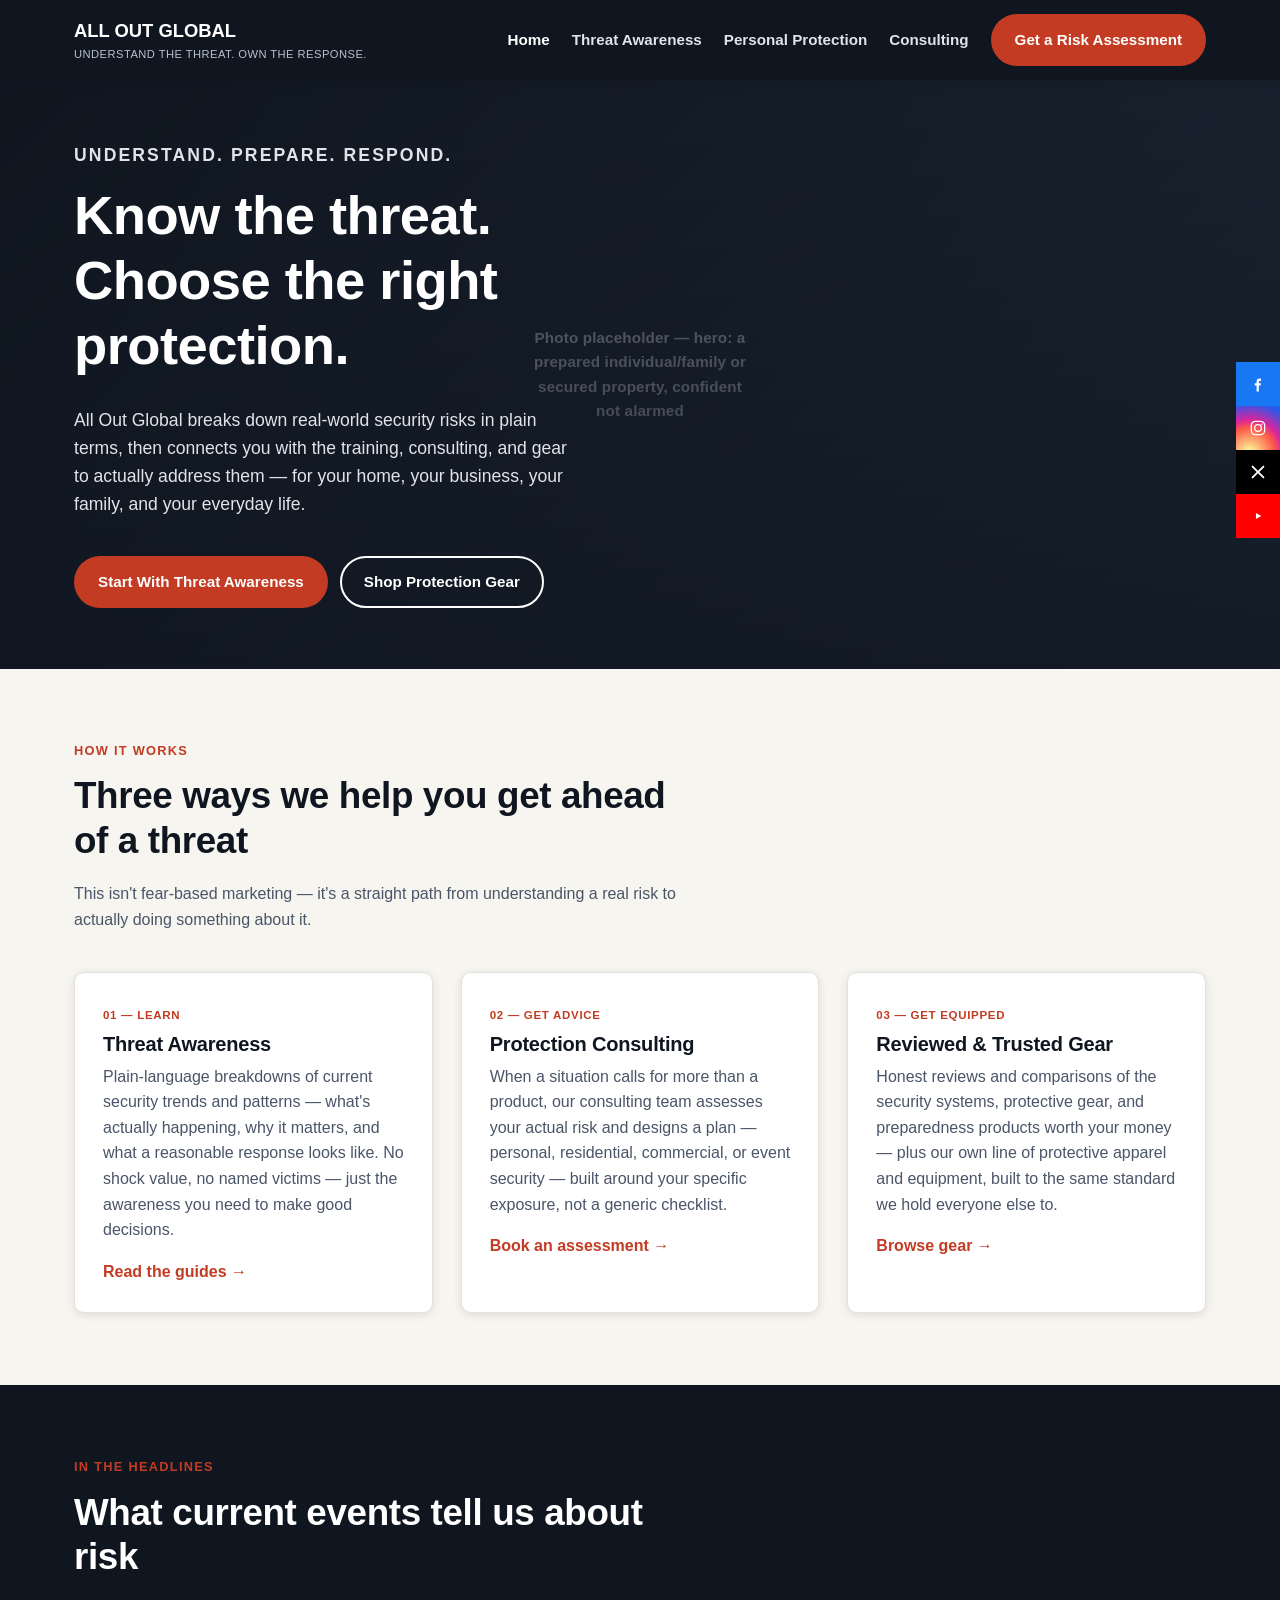
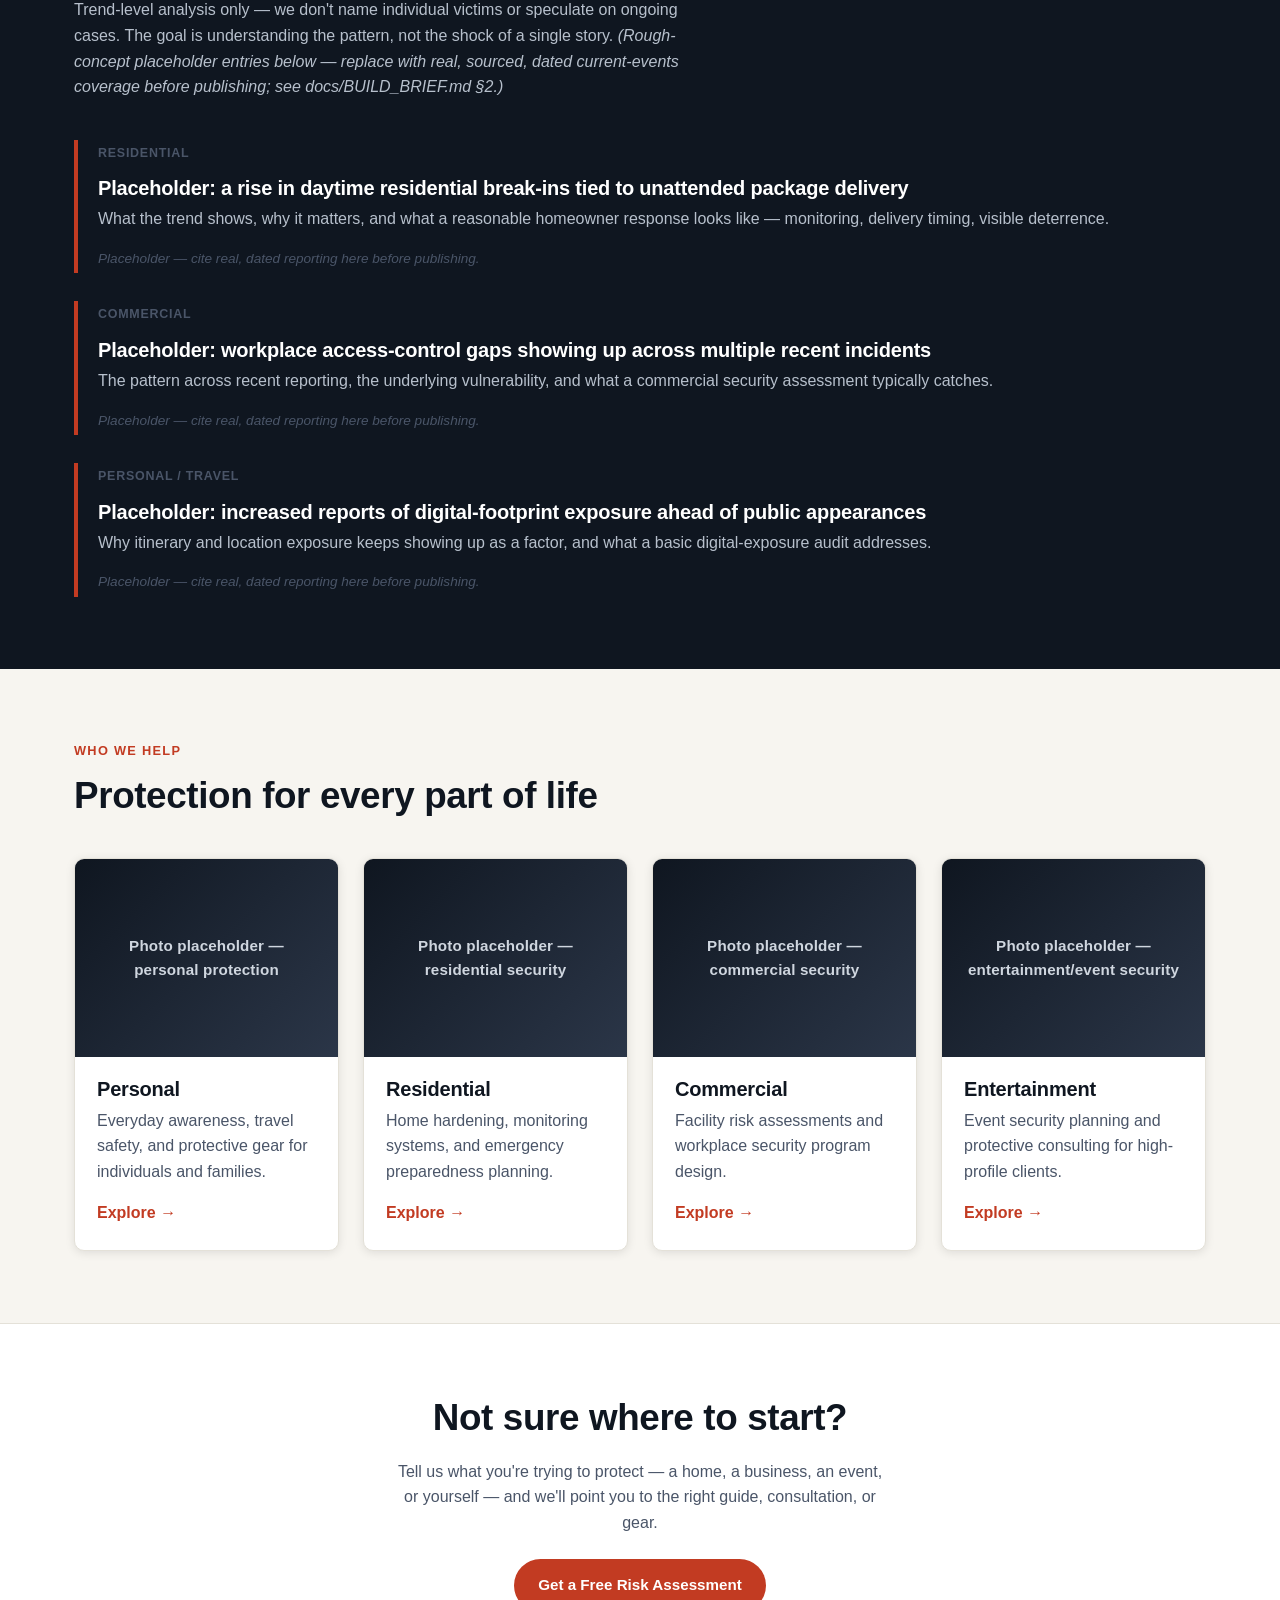
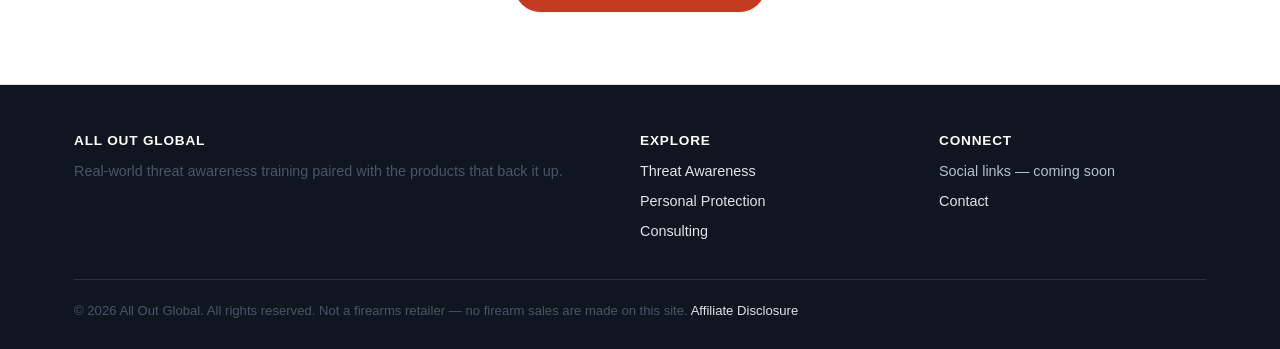
==== index.html @ fe6a7775 "Add standalone Affiliate Disclosure page, link from every footer New disclosure.html covers what aff" ====
<!DOCTYPE html>
<html lang="en">
<head>
<meta charset="UTF-8">
<meta name="viewport" content="width=device-width, initial-scale=1.0">
<title>All Out Global — Threat Awareness, Consulting &amp; Protection Gear</title>
<meta name="description" content="Real-world threat awareness training paired with the products that back it up. Understand threats, get expert consulting, and shop trusted protection gear — for home, business, and everyday life.">
<link rel="canonical" href="https://lancewagner123.github.io/all-out-global/">
<link rel="stylesheet" href="assets/css/style.css">
</head>
<body>
<a class="skip-link" href="#main">Skip to content</a>

<!-- Social accounts not created yet (docs/BUILD_BRIEF.md §10 item 2) — placeholder hrefs. -->
<div class="social-sidebar">
  <a href="#" style="--brand:#1877F2" aria-label="Facebook"><svg viewBox="0 0 24 24" fill="currentColor" aria-hidden="true"><path d="M15.5 8.5H13.8c-.5 0-.8.3-.8 1v1.7h2.4l-.3 2.6h-2.1V21h-2.7v-7.2H8.1v-2.6h2.2V9.1c0-2.2 1.3-3.6 3.5-3.6h1.7v3z"/></svg></a>
  <a href="#" style="--brand:radial-gradient(circle at 30% 107%, #fdf497 0%, #fdf497 5%, #fd5949 45%, #d6249f 60%, #285aeb 90%)" aria-label="Instagram"><svg viewBox="0 0 24 24" fill="none" stroke="currentColor" stroke-width="1.6" aria-hidden="true"><rect x="4" y="4" width="16" height="16" rx="5"/><circle cx="12" cy="12" r="4"/><circle cx="16.6" cy="7.4" r="0.9" fill="currentColor" stroke="none"/></svg></a>
  <a href="#" style="--brand:#000000" aria-label="X (Twitter)"><svg viewBox="0 0 24 24" fill="none" stroke="currentColor" stroke-width="2.2" stroke-linecap="round" aria-hidden="true"><line x1="5.5" y1="5.5" x2="18.5" y2="18.5"/><line x1="18.5" y1="5.5" x2="5.5" y2="18.5"/></svg></a>
  <a href="#" style="--brand:#FF0000" aria-label="YouTube"><svg viewBox="0 0 24 24" fill="currentColor" aria-hidden="true"><path d="M9.5 8.3v7.4l6.5-3.7z"/></svg></a>
</div>

<header class="site-header">
  <div class="container">
    <a class="brand" href="index.html">
      <span>ALL OUT GLOBAL<small>Understand the threat. Own the response.</small></span>
    </a>
    <button class="nav-toggle" aria-expanded="false" aria-label="Toggle menu">☰</button>
    <nav class="main-nav">
      <a href="index.html" aria-current="page">Home</a>
      <a href="threat-awareness.html">Threat Awareness</a>
      <a href="personal-protection.html">Personal Protection</a>
      <a href="contact.html">Consulting</a>
      <a class="btn btn-primary" href="contact.html">Get a Risk Assessment</a>
    </nav>
  </div>
</header>

<main id="main">

  <section class="hero">
    <div class="ph-img" aria-hidden="true"><span>Photo placeholder — hero: a prepared individual/family or secured property, confident not alarmed</span></div>
    <div class="hero-content">
      <p class="hero-eyebrow">Understand. Prepare. Respond.</p>
      <h1>Know the threat. Choose the right protection.</h1>
      <p>All Out Global breaks down real-world security risks in plain terms, then connects you
      with the training, consulting, and gear to actually address them — for your home, your
      business, your family, and your everyday life.</p>
      <div class="btn-row">
        <a class="btn btn-primary" href="threat-awareness.html">Start With Threat Awareness</a>
        <a class="btn btn-ghost" href="personal-protection.html">Shop Protection Gear</a>
      </div>
    </div>
  </section>

  <section class="section">
    <div class="container">
      <div class="section-head">
        <p class="eyebrow">How it works</p>
        <h2>Three ways we help you get ahead of a threat</h2>
        <p>This isn't fear-based marketing — it's a straight path from understanding a real risk
        to actually doing something about it.</p>
      </div>
      <div class="grid-3">
        <div class="card">
          <p class="card-tag">01 — Learn</p>
          <h3>Threat Awareness</h3>
          <p>Plain-language breakdowns of current security trends and patterns — what's actually
          happening, why it matters, and what a reasonable response looks like. No shock value,
          no named victims — just the awareness you need to make good decisions.</p>
          <a class="tile-link" href="threat-awareness.html">Read the guides →</a>
        </div>
        <div class="card">
          <p class="card-tag">02 — Get Advice</p>
          <h3>Protection Consulting</h3>
          <p>When a situation calls for more than a product, our consulting team assesses your
          actual risk and designs a plan — personal, residential, commercial, or event security —
          built around your specific exposure, not a generic checklist.</p>
          <a class="tile-link" href="contact.html">Book an assessment →</a>
        </div>
        <div class="card">
          <p class="card-tag">03 — Get Equipped</p>
          <h3>Reviewed &amp; Trusted Gear</h3>
          <p>Honest reviews and comparisons of the security systems, protective gear, and
          preparedness products worth your money — plus our own line of protective apparel and
          equipment, built to the same standard we hold everyone else to.</p>
          <a class="tile-link" href="personal-protection.html">Browse gear →</a>
        </div>
      </div>
    </div>
  </section>

  <section class="section section-dark">
    <div class="container">
      <div class="section-head">
        <p class="eyebrow">In the headlines</p>
        <h2>What current events tell us about risk</h2>
        <p>Trend-level analysis only — we don't name individual victims or speculate on ongoing
        cases. The goal is understanding the pattern, not the shock of a single story.
        <em>(Rough-concept placeholder entries below — replace with real, sourced, dated
        current-events coverage before publishing; see docs/BUILD_BRIEF.md §2.)</em></p>
      </div>
      <div class="headline-item">
        <p class="kicker">Residential</p>
        <h3>Placeholder: a rise in daytime residential break-ins tied to unattended package delivery</h3>
        <p>What the trend shows, why it matters, and what a reasonable homeowner response looks
        like — monitoring, delivery timing, visible deterrence.</p>
        <p class="source-note">Placeholder — cite real, dated reporting here before publishing.</p>
      </div>
      <div class="headline-item">
        <p class="kicker">Commercial</p>
        <h3>Placeholder: workplace access-control gaps showing up across multiple recent incidents</h3>
        <p>The pattern across recent reporting, the underlying vulnerability, and what a
        commercial security assessment typically catches.</p>
        <p class="source-note">Placeholder — cite real, dated reporting here before publishing.</p>
      </div>
      <div class="headline-item">
        <p class="kicker">Personal / Travel</p>
        <h3>Placeholder: increased reports of digital-footprint exposure ahead of public appearances</h3>
        <p>Why itinerary and location exposure keeps showing up as a factor, and what a basic
        digital-exposure audit addresses.</p>
        <p class="source-note">Placeholder — cite real, dated reporting here before publishing.</p>
      </div>
    </div>
  </section>

  <section class="section">
    <div class="container">
      <div class="section-head">
        <p class="eyebrow">Who we help</p>
        <h2>Protection for every part of life</h2>
      </div>
      <div class="grid-4">
        <div class="tile">
          <div class="ph-img" style="--ar:4/3" aria-hidden="true"><span>Photo placeholder — personal protection</span></div>
          <div class="tile-body">
            <h3>Personal</h3>
            <p>Everyday awareness, travel safety, and protective gear for individuals and families.</p>
            <a class="tile-link" href="personal-protection.html">Explore →</a>
          </div>
        </div>
        <div class="tile">
          <div class="ph-img" style="--ar:4/3" aria-hidden="true"><span>Photo placeholder — residential security</span></div>
          <div class="tile-body">
            <h3>Residential</h3>
            <p>Home hardening, monitoring systems, and emergency preparedness planning.</p>
            <a class="tile-link" href="contact.html">Explore →</a>
          </div>
        </div>
        <div class="tile">
          <div class="ph-img" style="--ar:4/3" aria-hidden="true"><span>Photo placeholder — commercial security</span></div>
          <div class="tile-body">
            <h3>Commercial</h3>
            <p>Facility risk assessments and workplace security program design.</p>
            <a class="tile-link" href="contact.html">Explore →</a>
          </div>
        </div>
        <div class="tile">
          <div class="ph-img" style="--ar:4/3" aria-hidden="true"><span>Photo placeholder — entertainment/event security</span></div>
          <div class="tile-body">
            <h3>Entertainment</h3>
            <p>Event security planning and protective consulting for high-profile clients.</p>
            <a class="tile-link" href="contact.html">Explore →</a>
          </div>
        </div>
      </div>
    </div>
  </section>

  <section class="section section-alt">
    <div class="container" style="text-align:center;">
      <h2>Not sure where to start?</h2>
      <p style="max-width:56ch;margin:0 auto 1.5em;">Tell us what you're trying to protect — a
      home, a business, an event, or yourself — and we'll point you to the right guide,
      consultation, or gear.</p>
      <a class="btn btn-primary" href="contact.html">Get a Free Risk Assessment</a>
    </div>
  </section>

</main>

<footer class="site-footer">
  <div class="container">
    <div class="footer-grid">
      <div>
        <h4>All Out Global</h4>
        <p>Real-world threat awareness training paired with the products that back it up.</p>
      </div>
      <div>
        <h4>Explore</h4>
        <ul>
          <li><a href="threat-awareness.html">Threat Awareness</a></li>
          <li><a href="personal-protection.html">Personal Protection</a></li>
          <li><a href="contact.html">Consulting</a></li>
        </ul>
      </div>
      <div>
        <h4>Connect</h4>
        <!-- Social accounts not created yet — docs/BUILD_BRIEF.md §10 item 2. Placeholder links, not real. -->
        <ul>
          <li>Social links — coming soon</li>
          <li><a href="contact.html">Contact</a></li>
        </ul>
      </div>
    </div>
    <div class="footer-bottom">
      <p>&copy; <span class="year"></span> All Out Global. All rights reserved. Not a firearms
      retailer — no firearm sales are made on this site. <a href="disclosure.html">Affiliate Disclosure</a></p>
    </div>
  </div>
</footer>

<script src="assets/js/main.js"></script>
</body>
</html>
---- assets/css/style.css ----
/* All Out Global — rough-concept stylesheet.
   Brand colors, type, and real photography are not confirmed yet (docs/BUILD_BRIEF.md §5, §10) —
   the palette below is a ROUGH-CONCEPT placeholder (dark/bold, matches the "bold and direct"
   tone answer), not a final brand. What's worth KEEPING as-is is noted inline; those lines encode
   real bugs found the hard way (see factory_instructions.md §3). */

:root {
  /* Rough-concept placeholder palette — replace once real brand colors are supplied. */
  --ink: #0f1620;
  --ink-soft: #4a5568;
  --accent: #c23b22;
  --accent-soft: #e8dfd6;
  --line: #e4e1d8;
  --off-white: #f7f5f0;
  --white: #ffffff;
  --radius: 10px;
  --shadow-sm: 0 2px 10px rgba(7, 12, 22, 0.1);
  --max: 1180px;
  --font: -apple-system, BlinkMacSystemFont, "Segoe UI", Roboto, Helvetica, Arial, sans-serif;
}

* { box-sizing: border-box; }
html { scroll-behavior: smooth; }

body {
  margin: 0;
  font-family: var(--font);
  color: var(--ink);
  background: var(--off-white);
  line-height: 1.6;
  -webkit-font-smoothing: antialiased;
}

/* height: auto is not optional here — without it, an <img> with HTML width/height
   attributes keeps its ORIGINAL height once max-width scales the width down,
   producing a tall, mostly-cropped sliver. See factory_instructions.md §3, Trap 2. */
img { max-width: 100%; height: auto; display: block; }

a { color: inherit; text-decoration: none; }

/* Skip-link — required on every site, not optional. Keep this rule even after
   the placeholder palette below is replaced with real brand colors; just make
   sure the swapped-in background/text pair still has strong contrast. The
   anchor itself already lives in index.html (`<a class="skip-link" href="#main">`)
   and `<main id="main">` — copy both onto every new page this site gets. */
.skip-link {
  position: absolute;
  left: -999px;
  top: 0;
  background: var(--ink);
  color: var(--white);
  padding: 10px 16px;
  z-index: 100;
  font-weight: 700;
  border-radius: 0 0 6px 0;
}
.skip-link:focus { left: 0; }

.container {
  max-width: var(--max);
  margin: 0 auto;
  padding: 0 24px;
}

h1, h2, h3, h4 {
  line-height: 1.2;
  margin: 0 0 0.5em;
  font-weight: 800;
  letter-spacing: -0.01em;
}

h1 { font-size: clamp(2.1rem, 5vw, 3.4rem); }
h2 { font-size: clamp(1.6rem, 3.2vw, 2.3rem); }
h3 { font-size: 1.25rem; }

p { margin: 0 0 1em; color: var(--ink-soft); }
p:last-child { margin-bottom: 0; }

/* Full-bleed hero with a photo behind overlaid text: DO NOT combine aspect-ratio
   with max-height on the same element (factory_instructions.md §3, Trap 1) — it
   shrinks the element's WIDTH to preserve the ratio instead of just capping height,
   leaving empty gutters instead of a full-width banner. Set height directly instead:
     .hero { height: min(<H/W as vw>, <cap>px); }
   e.g. for a 1700x924 photo: height: min(54.35vw, 700px);
   Verify with getBoundingClientRect(), not just a screenshot at one viewport width. */

/* ---------- Header / nav ---------- */
.site-header {
  position: sticky; top: 0; z-index: 50;
  background: var(--ink);
  color: var(--white);
  box-shadow: var(--shadow-sm);
}
.site-header .container {
  display: flex; align-items: center; justify-content: space-between;
  padding-top: 14px; padding-bottom: 14px;
}
.brand { display: flex; align-items: center; gap: 10px; font-weight: 800; font-size: 1.15rem; color: var(--white); }
.brand small { display: block; font-weight: 500; font-size: 0.7rem; color: #b7c0cc; letter-spacing: 0.04em; text-transform: uppercase; }
.nav-toggle {
  display: none; background: none; border: 0; color: var(--white); font-size: 1.5rem; cursor: pointer;
  min-width: 44px; min-height: 44px; padding: 6px;
}
.main-nav { display: flex; align-items: center; gap: 22px; }
.main-nav a { font-weight: 600; font-size: 0.95rem; color: #dfe4ea; }
.main-nav a:hover, .main-nav a[aria-current="page"] { color: var(--white); }
.main-nav a.btn { color: var(--white); }

.btn {
  display: inline-block; padding: 12px 22px; border-radius: 999px;
  font-weight: 700; font-size: 0.95rem; border: 2px solid transparent; cursor: pointer;
}
.btn-primary { background: var(--accent); color: var(--white); }
.btn-primary:hover { background: #a52f1b; }
.btn-ghost { border-color: currentColor; }
.btn-row { display: flex; flex-wrap: wrap; gap: 12px; margin-top: 1.25em; }

@media (max-width: 860px) {
  .nav-toggle { display: block; }
  .main-nav {
    position: absolute; left: 0; right: 0; top: 100%;
    background: var(--ink); flex-direction: column; align-items: stretch;
    padding: 10px 24px 20px; gap: 4px;
    display: none;
  }
  .main-nav a { padding: 10px 0; border-bottom: 1px solid rgba(255,255,255,0.08); }
  .main-nav a.btn { display: block; text-align: center; margin-top: 10px; border-bottom: none; }
  body.nav-open .main-nav { display: flex; }
}

/* ---------- Placeholder image blocks ----------
   Real photography is not available yet (docs/BUILD_BRIEF.md §5/§10) — these stand in for it in
   the rough concept so layout/aspect-ratio decisions are visible without fabricating stock
   photos. Swap each for a real <img> (with width/height + srcset) once assets are supplied;
   don't ship these to a live site. */
.ph-img {
  aspect-ratio: var(--ar, 16 / 9);
  background: linear-gradient(135deg, var(--ink) 0%, #2b3648 100%);
  color: #cfd6df;
  display: flex; align-items: center; justify-content: center;
  text-align: center; font-weight: 700; font-size: 0.95rem; letter-spacing: 0.01em;
  border-radius: var(--radius); padding: 1rem;
}
.ph-img span { max-width: 26ch; }

/* ---------- Hero ---------- */
.hero { position: relative; color: var(--white); overflow: hidden;
  height: min(46vw, 620px); min-height: 380px; }
.hero .ph-img { position: absolute; inset: 0; border-radius: 0; aspect-ratio: auto; }
.hero::after {
  content: ""; position: absolute; inset: 0;
  background: linear-gradient(180deg, rgba(15,22,32,0.55) 0%, rgba(15,22,32,0.85) 100%);
}
.hero-content {
  position: relative; z-index: 2; height: 100%;
  max-width: var(--max); margin: 0 auto; padding: 0 24px;
  display: flex; flex-direction: column; justify-content: center;
}
.hero-eyebrow {
  text-transform: uppercase; letter-spacing: 0.12em; font-size: 0.8rem;
  font-weight: 800; color: var(--accent-soft); margin-bottom: 0.75em;
}
.hero-content h1 { color: var(--white); max-width: 16ch; }
.hero-content p { color: #dfe4ea; max-width: 52ch; font-size: 1.1rem; }

/* ---------- Sections ---------- */
.section { padding: 72px 0; }
.section-alt { background: var(--white); border-top: 1px solid var(--line); border-bottom: 1px solid var(--line); }
.section-dark { background: var(--ink); color: #dfe4ea; }
.section-dark h2, .section-dark h3 { color: var(--white); }
.section-dark p { color: #b7c0cc; }
.section-head { max-width: 68ch; margin: 0 0 2.5em; }
.section-head .eyebrow { text-transform: uppercase; letter-spacing: 0.1em; font-size: 0.8rem; font-weight: 800; color: var(--accent); }

/* ---------- Pillar / feature cards ---------- */
.grid-3 { display: grid; grid-template-columns: repeat(3, 1fr); gap: 28px; }
.grid-4 { display: grid; grid-template-columns: repeat(4, 1fr); gap: 24px; }
@media (max-width: 900px) { .grid-3 { grid-template-columns: 1fr; } .grid-4 { grid-template-columns: repeat(2, 1fr); } }
@media (max-width: 560px) { .grid-4 { grid-template-columns: 1fr; } }

.card {
  background: var(--white); border: 1px solid var(--line); border-radius: var(--radius);
  padding: 28px; box-shadow: var(--shadow-sm);
}
.card h3 { margin-bottom: 0.4em; }
.card .card-tag {
  display: inline-block; font-size: 0.72rem; font-weight: 800; text-transform: uppercase;
  letter-spacing: 0.06em; color: var(--accent); margin-bottom: 0.6em;
}

/* ---------- Vertical / headline cards with placeholder image ---------- */
.tile { display: flex; flex-direction: column; border-radius: var(--radius); overflow: hidden;
  border: 1px solid var(--line); background: var(--white); box-shadow: var(--shadow-sm); }
.tile .ph-img { border-radius: 0; }
.tile-body { padding: 20px 22px 24px; }
.tile-body h3 { margin-bottom: 0.35em; }
.tile-link { font-weight: 700; color: var(--accent); }

/* ---------- Headlines / trend module ---------- */
.headline-item { border-left: 4px solid var(--accent); padding: 4px 0 4px 20px; margin-bottom: 1.75em; }
.headline-item:last-child { margin-bottom: 0; }
.headline-item .kicker { font-size: 0.78rem; font-weight: 800; text-transform: uppercase; letter-spacing: 0.06em; color: var(--ink-soft); }
.headline-item h3 { margin: 0.2em 0 0.3em; }
.headline-item .source-note { font-size: 0.85rem; color: var(--ink-soft); font-style: italic; }

/* ---------- Affiliate disclosure banner ----------
   Reusable component per docs/BUILD_BRIEF.md §8 — must appear on every page carrying affiliate
   links, near the links themselves, not buried in a footer policy page. No real affiliate
   agreements are signed yet (brief §10) — this is the component, ready for when they are. */
.disclosure-banner {
  background: var(--accent-soft); border: 1px solid #d9c4b5; border-radius: var(--radius);
  padding: 14px 18px; font-size: 0.88rem; color: #5a4636; margin: 0 0 2em;
}
.disclosure-banner strong { color: #3d2c20; }

/* ---------- Floating social sidebar ----------
   feature_catalog.html #social-sidebar. Social accounts don't exist yet
   (docs/BUILD_BRIEF.md §10 item 2) — hrefs are "#" placeholders until real profile URLs exist. */
.social-sidebar {
  position: fixed; top: 50%; right: 0; transform: translateY(-50%);
  display: flex; flex-direction: column; z-index: 40;
}
.social-sidebar a {
  width: 44px; height: 44px; display: flex; align-items: center; justify-content: center;
  background: var(--brand); color: #fff; transition: transform 0.15s ease, box-shadow 0.15s ease;
}
.social-sidebar a svg { width: 20px; height: 20px; }
.social-sidebar a:hover { transform: scale(1.08); box-shadow: var(--shadow-sm); z-index: 1; }
@media (max-width: 860px) { .social-sidebar { display: none; } }

/* ---------- Phone-specific tightening ----------
   Desktop-scaled spacing (72px section padding, 28px card padding) eats too much of a phone's
   vertical real estate — nothing here changes layout structure (that's handled by the existing
   900px/860px/700px/560px breakpoints above), just density. */
@media (max-width: 600px) {
  .section { padding: 44px 0; }
  .card { padding: 20px; }
  .tile-body { padding: 16px 18px 20px; }
  .grid-3, .grid-4 { gap: 16px; }
  .hero-content p { font-size: 1rem; }
  .btn { padding: 12px 20px; font-size: 0.9rem; }
}
@media (max-width: 480px) {
  .hero { min-height: 320px; }
}

/* ---------- Footer ---------- */
.site-footer { background: var(--ink); color: #b7c0cc; padding: 48px 0 28px; font-size: 0.9rem; }
.site-footer a { color: #dfe4ea; }
.footer-grid { display: grid; grid-template-columns: 2fr 1fr 1fr; gap: 32px; margin-bottom: 2em; }
.footer-grid h4 { color: var(--white); font-size: 0.85rem; text-transform: uppercase; letter-spacing: 0.06em; margin-bottom: 0.8em; }
.footer-grid ul { list-style: none; margin: 0; padding: 0; }
.footer-grid li { margin-bottom: 0.5em; }
@media (max-width: 700px) { .footer-grid { grid-template-columns: 1fr; } }
.footer-bottom { border-top: 1px solid rgba(255,255,255,0.12); padding-top: 20px; font-size: 0.82rem; }
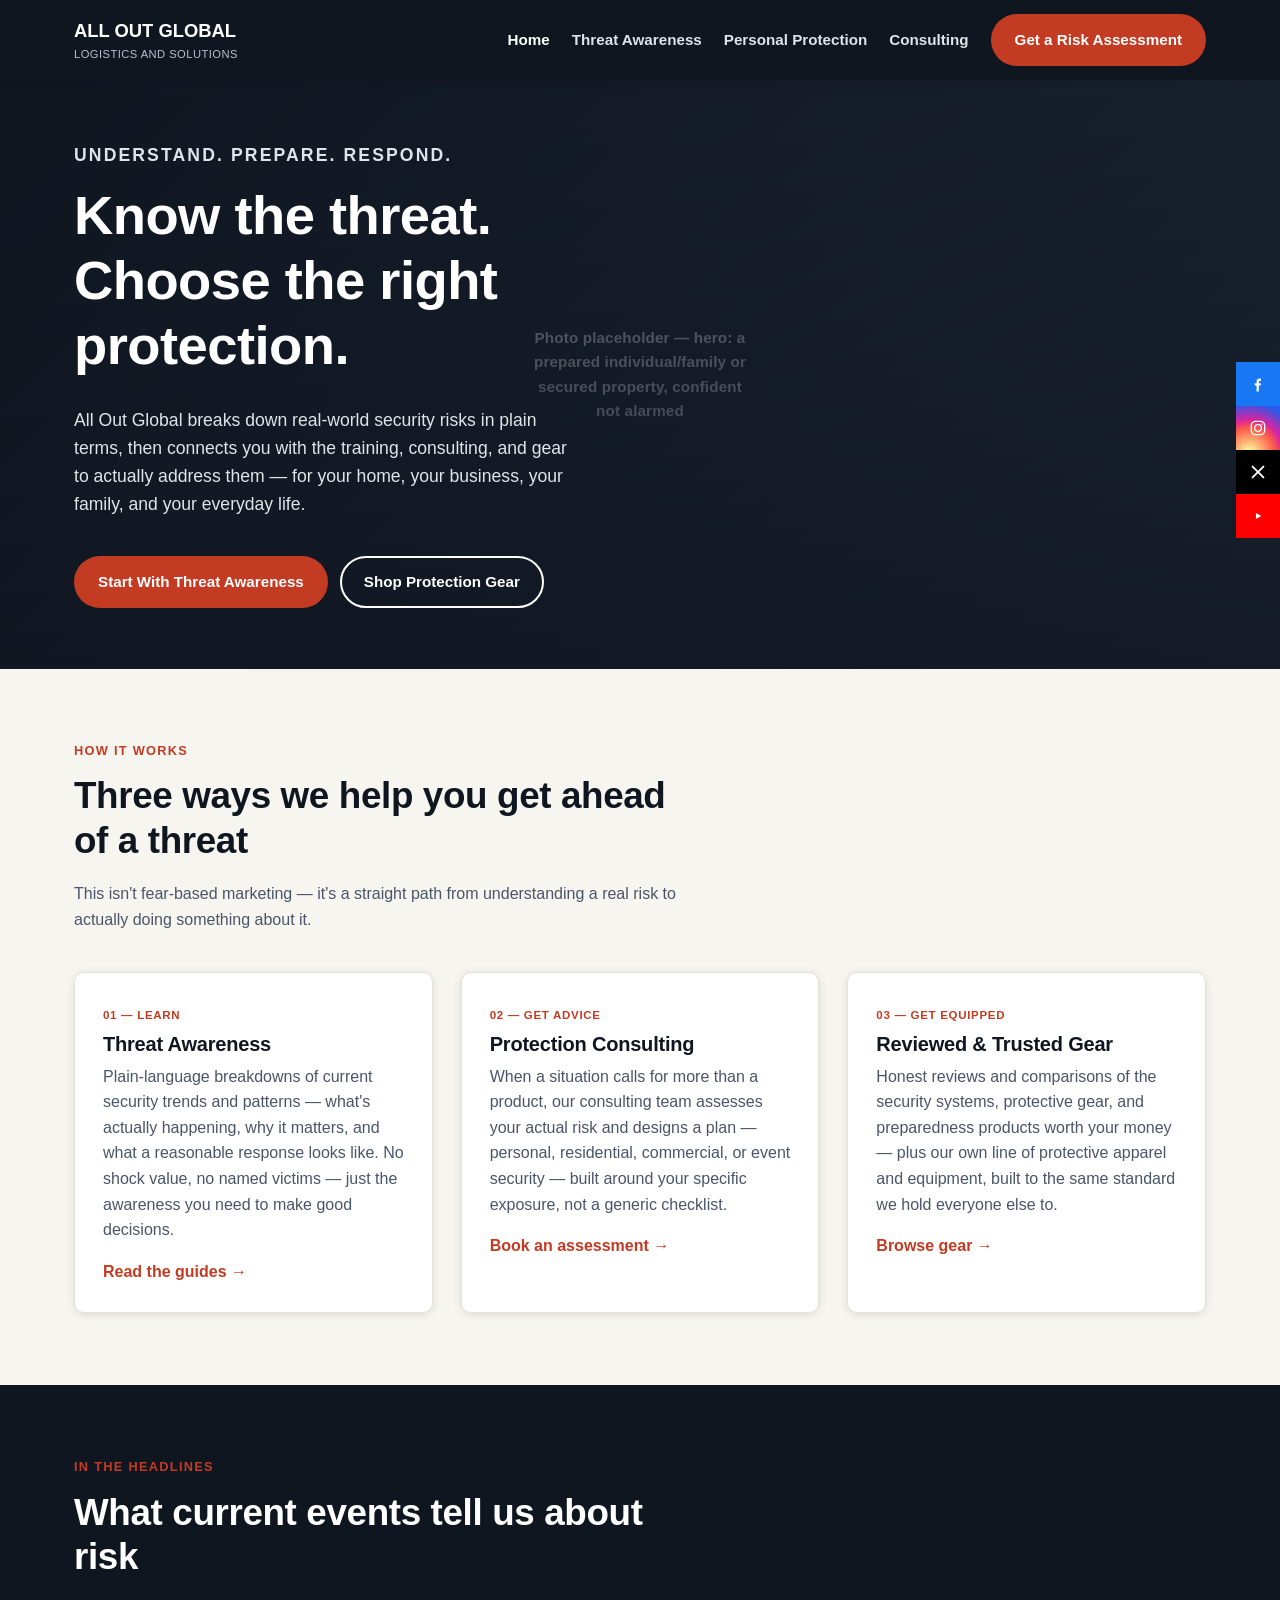
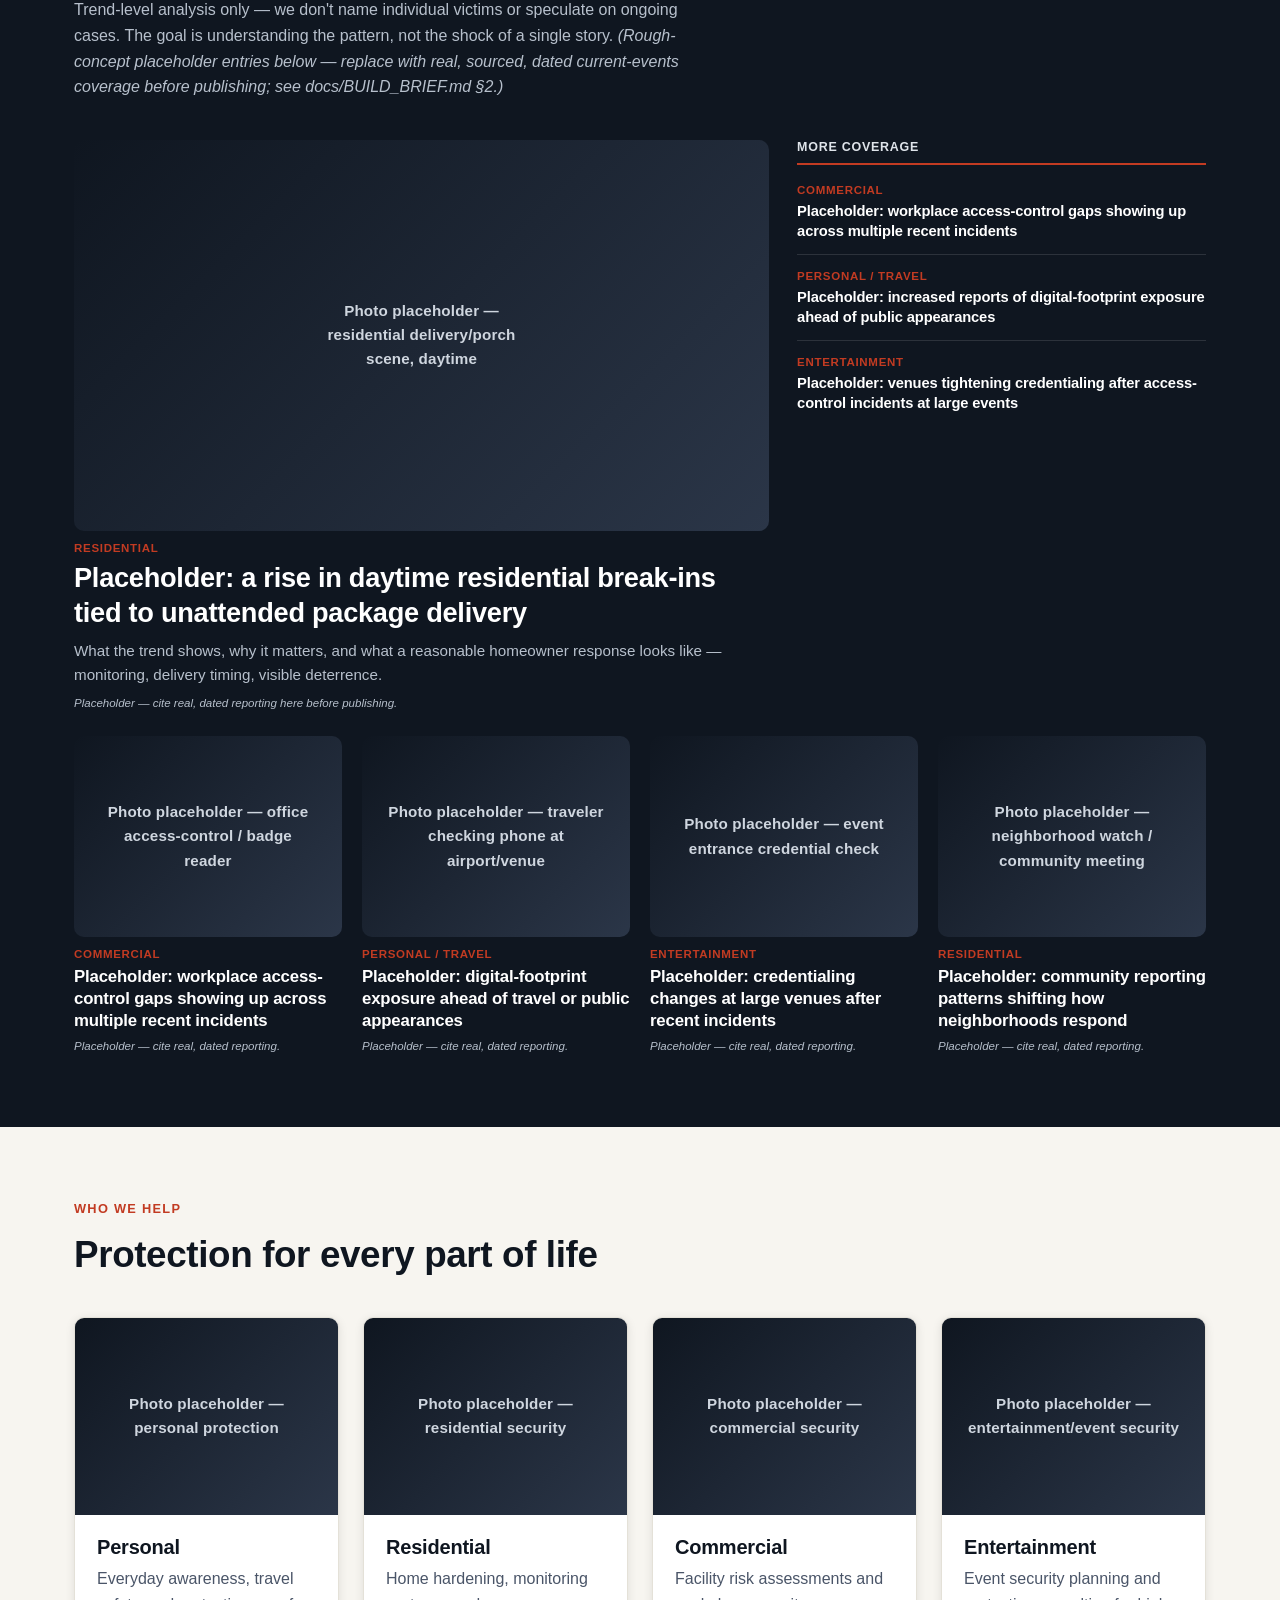
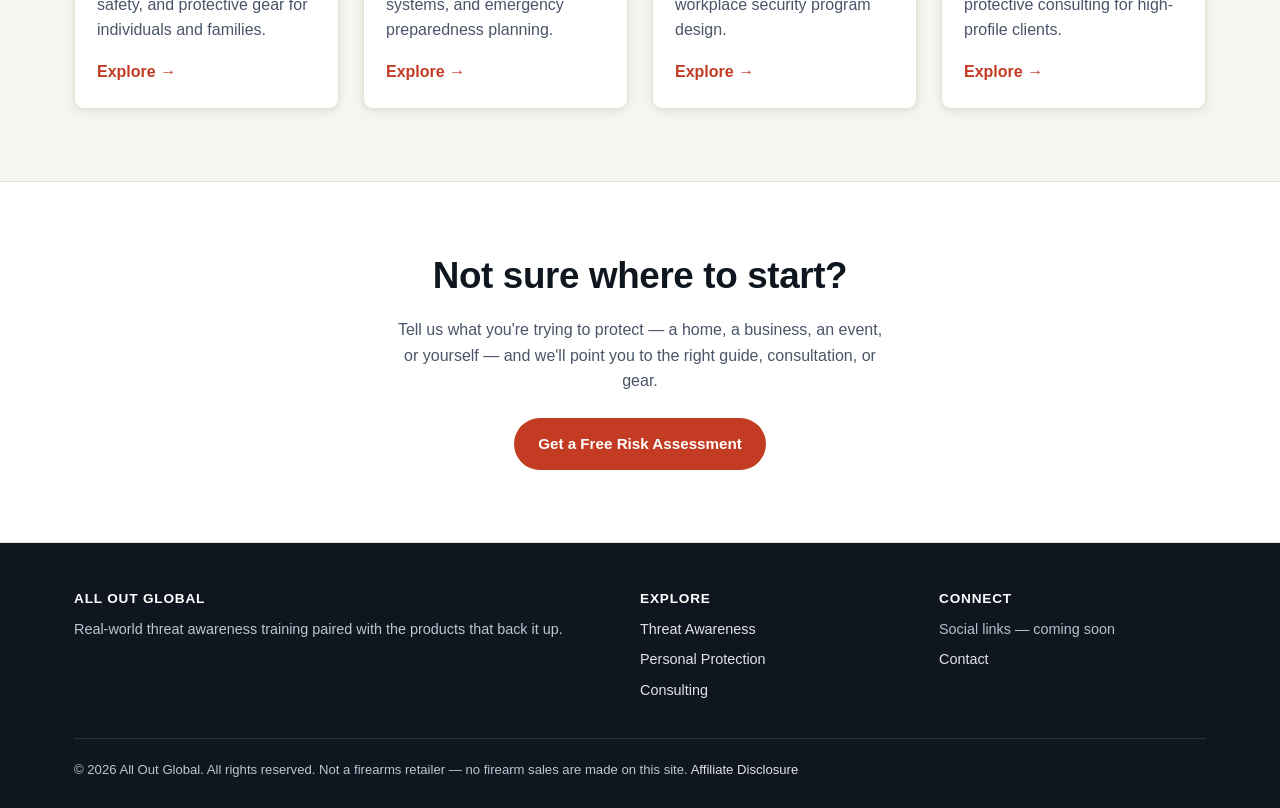
==== commit 96b71611: "Rework layout toward a news-portal (CNN-style) feel; update header tagline Header: "ALL OUT GLOBAL" " ====
--- a/index.html
+++ b/index.html
@@ -22,7 +22,7 @@
 <header class="site-header">
   <div class="container">
     <a class="brand" href="index.html">
-      <span>ALL OUT GLOBAL<small>Understand the threat. Own the response.</small></span>
+      <span>ALL OUT GLOBAL<small>Logistics and Solutions</small></span>
     </a>
     <button class="nav-toggle" aria-expanded="false" aria-label="Toggle menu">☰</button>
     <nav class="main-nav">
@@ -89,7 +89,7 @@
     </div>
   </section>
 
-  <section class="section section-dark">
+  <section class="section section-dark story-section">
     <div class="container">
       <div class="section-head">
         <p class="eyebrow">In the headlines</p>
@@ -99,26 +99,58 @@
         <em>(Rough-concept placeholder entries below — replace with real, sourced, dated
         current-events coverage before publishing; see docs/BUILD_BRIEF.md §2.)</em></p>
       </div>
-      <div class="headline-item">
-        <p class="kicker">Residential</p>
-        <h3>Placeholder: a rise in daytime residential break-ins tied to unattended package delivery</h3>
-        <p>What the trend shows, why it matters, and what a reasonable homeowner response looks
-        like — monitoring, delivery timing, visible deterrence.</p>
-        <p class="source-note">Placeholder — cite real, dated reporting here before publishing.</p>
-      </div>
-      <div class="headline-item">
-        <p class="kicker">Commercial</p>
-        <h3>Placeholder: workplace access-control gaps showing up across multiple recent incidents</h3>
-        <p>The pattern across recent reporting, the underlying vulnerability, and what a
-        commercial security assessment typically catches.</p>
-        <p class="source-note">Placeholder — cite real, dated reporting here before publishing.</p>
-      </div>
-      <div class="headline-item">
-        <p class="kicker">Personal / Travel</p>
-        <h3>Placeholder: increased reports of digital-footprint exposure ahead of public appearances</h3>
-        <p>Why itinerary and location exposure keeps showing up as a factor, and what a basic
-        digital-exposure audit addresses.</p>
-        <p class="source-note">Placeholder — cite real, dated reporting here before publishing.</p>
+
+      <div class="news-hero">
+        <a class="story-card story-lead" href="threat-awareness.html">
+          <div class="ph-img" style="--ar:16/9" aria-hidden="true"><span>Photo placeholder — residential delivery/porch scene, daytime</span></div>
+          <p class="story-kicker">Residential</p>
+          <h3>Placeholder: a rise in daytime residential break-ins tied to unattended package delivery</h3>
+          <p class="story-deck">What the trend shows, why it matters, and what a reasonable
+          homeowner response looks like — monitoring, delivery timing, visible deterrence.</p>
+          <p class="story-meta">Placeholder — cite real, dated reporting here before publishing.</p>
+        </a>
+        <div class="news-sidebar">
+          <h4>More Coverage</h4>
+          <a class="sidebar-story" href="threat-awareness.html">
+            <p class="story-kicker">Commercial</p>
+            <h4>Placeholder: workplace access-control gaps showing up across multiple recent incidents</h4>
+          </a>
+          <a class="sidebar-story" href="threat-awareness.html">
+            <p class="story-kicker">Personal / Travel</p>
+            <h4>Placeholder: increased reports of digital-footprint exposure ahead of public appearances</h4>
+          </a>
+          <a class="sidebar-story" href="threat-awareness.html">
+            <p class="story-kicker">Entertainment</p>
+            <h4>Placeholder: venues tightening credentialing after access-control incidents at large events</h4>
+          </a>
+        </div>
+      </div>
+
+      <div class="story-grid">
+        <a class="story-card" href="threat-awareness.html">
+          <div class="ph-img" style="--ar:4/3" aria-hidden="true"><span>Photo placeholder — office access-control / badge reader</span></div>
+          <p class="story-kicker">Commercial</p>
+          <h3>Placeholder: workplace access-control gaps showing up across multiple recent incidents</h3>
+          <p class="story-meta">Placeholder — cite real, dated reporting.</p>
+        </a>
+        <a class="story-card" href="threat-awareness.html">
+          <div class="ph-img" style="--ar:4/3" aria-hidden="true"><span>Photo placeholder — traveler checking phone at airport/venue</span></div>
+          <p class="story-kicker">Personal / Travel</p>
+          <h3>Placeholder: digital-footprint exposure ahead of travel or public appearances</h3>
+          <p class="story-meta">Placeholder — cite real, dated reporting.</p>
+        </a>
+        <a class="story-card" href="threat-awareness.html">
+          <div class="ph-img" style="--ar:4/3" aria-hidden="true"><span>Photo placeholder — event entrance credential check</span></div>
+          <p class="story-kicker">Entertainment</p>
+          <h3>Placeholder: credentialing changes at large venues after recent incidents</h3>
+          <p class="story-meta">Placeholder — cite real, dated reporting.</p>
+        </a>
+        <a class="story-card" href="threat-awareness.html">
+          <div class="ph-img" style="--ar:4/3" aria-hidden="true"><span>Photo placeholder — neighborhood watch / community meeting</span></div>
+          <p class="story-kicker">Residential</p>
+          <h3>Placeholder: community reporting patterns shifting how neighborhoods respond</h3>
+          <p class="story-meta">Placeholder — cite real, dated reporting.</p>
+        </a>
       </div>
     </div>
   </section>
--- a/assets/css/style.css
+++ b/assets/css/style.css
@@ -196,12 +196,57 @@
 .tile-body h3 { margin-bottom: 0.35em; }
 .tile-link { font-weight: 700; color: var(--accent); }
 
-/* ---------- Headlines / trend module ---------- */
-.headline-item { border-left: 4px solid var(--accent); padding: 4px 0 4px 20px; margin-bottom: 1.75em; }
-.headline-item:last-child { margin-bottom: 0; }
-.headline-item .kicker { font-size: 0.78rem; font-weight: 800; text-transform: uppercase; letter-spacing: 0.06em; color: var(--ink-soft); }
-.headline-item h3 { margin: 0.2em 0 0.3em; }
-.headline-item .source-note { font-size: 0.85rem; color: var(--ink-soft); font-style: italic; }
+/* ---------- News / story-card module (CNN-style) ----------
+   Added 2026-08-04 — the site is eventually a content hub with lots of stories/photos, so the
+   "In the Headlines" module and similar sections now read as an actual news-portal grid (lead
+   story + sidebar headlines + a card grid) instead of plain text blocks. Every photo slot uses
+   the existing .ph-img placeholder system — swap for real photography per docs/BUILD_BRIEF.md
+   §5/§10 once it exists. Gaps here are intentionally tighter than .grid-3/.grid-4 (news grids
+   read denser than marketing card grids). */
+.story-kicker {
+  font-size: 0.72rem; font-weight: 800; text-transform: uppercase; letter-spacing: 0.06em;
+  color: var(--accent); margin: 0.7em 0 0.25em;
+}
+.story-card { display: block; }
+.story-card h3 { margin: 0 0 0.3em; font-size: 1.05rem; line-height: 1.3; transition: color 0.15s ease; }
+.story-card:hover h3 { color: var(--accent); }
+.section-dark .story-card:hover h3 { color: var(--accent-soft); }
+.sidebar-story:hover h4 { color: var(--accent); }
+.story-deck { font-size: 0.88rem; margin: 0 0 0.4em; }
+.story-meta { font-size: 0.72rem; font-style: italic; margin: 0; }
+
+/* Lead story + sidebar headline list */
+.news-hero { display: grid; grid-template-columns: 1.7fr 1fr; gap: 28px; margin-bottom: 24px; align-items: start; }
+.story-lead h3 { font-size: clamp(1.3rem, 2.2vw, 1.7rem); }
+.story-lead .story-deck { font-size: 0.95rem; }
+.news-sidebar { display: flex; flex-direction: column; }
+.news-sidebar > h4 {
+  font-size: 0.78rem; text-transform: uppercase; letter-spacing: 0.06em;
+  border-bottom: 2px solid var(--accent); padding-bottom: 8px; margin-bottom: 4px;
+}
+.sidebar-story { display: block; padding: 12px 0; border-bottom: 1px solid rgba(255,255,255,0.12); }
+.sidebar-story:last-child { border-bottom: none; }
+.sidebar-story h4 { font-size: 0.92rem; line-height: 1.35; margin: 0; font-weight: 700; }
+.sidebar-story .story-kicker { margin: 0 0 0.25em; }
+@media (max-width: 860px) { .news-hero { grid-template-columns: 1fr; } }
+
+/* Equal-weight story grid below the lead */
+.story-grid { display: grid; grid-template-columns: repeat(4, 1fr); gap: 20px; }
+@media (max-width: 900px) { .story-grid { grid-template-columns: repeat(2, 1fr); } }
+@media (max-width: 560px) { .story-grid { grid-template-columns: 1fr; } }
+
+/* Deck/meta text needs a lighter tone inside .section-dark (index.html "In the Headlines") than
+   the default --ink-soft, which is a mid-gray meant for light backgrounds — same fix as the old
+   .headline-item bug this module replaced. */
+.story-deck, .story-meta { color: var(--ink-soft); }
+.section-dark .story-deck, .section-dark .story-meta { color: #b7c0cc; }
+/* .story-kicker (color: var(--accent)) has only one class, and .section-dark p (one class + one
+   type) is *more* specific than a single class alone — so without this, .story-kicker's <p> tags
+   inside .section-dark silently lost to .section-dark p's gray, same specificity trap as the
+   .site-footer p bug found 2026-07-30. Two classes here beats one class + one type. */
+.section-dark .story-kicker { color: var(--accent); }
+.section-dark .sidebar-story h4 { color: var(--white); }
+.section-dark .sidebar-story:hover h4 { color: var(--accent-soft); }
 
 /* ---------- Affiliate disclosure banner ----------
    Reusable component per docs/BUILD_BRIEF.md §8 — must appear on every page carrying affiliate
@@ -244,8 +289,18 @@
   .hero { min-height: 320px; }
 }
 
-/* ---------- Footer ---------- */
+/* ---------- Footer ----------
+   Real bug found 2026-07-30: .site-footer only set color at the container level, relying on
+   inheritance for its <p> tags (the tagline + copyright line) — but the global `p { color:
+   var(--ink-soft) }` rule directly matches those same <p> elements, and a direct match always
+   wins over inheritance regardless of specificity. Those two paragraphs were rendering in
+   --ink-soft (a mid-gray meant for light backgrounds, ~2.4:1 contrast on this dark footer), not
+   the intended light footer color — almost certainly the actual "too faint to read" text. Fixed
+   with an explicit .site-footer p rule, bumped slightly lighter than the original #b7c0cc per
+   Lance's report. Kept as a small step, not the more aggressive brighten used elsewhere and
+   reverted this same session. */
 .site-footer { background: var(--ink); color: #b7c0cc; padding: 48px 0 28px; font-size: 0.9rem; }
+.site-footer p { color: #bec5d1; }
 .site-footer a { color: #dfe4ea; }
 .footer-grid { display: grid; grid-template-columns: 2fr 1fr 1fr; gap: 32px; margin-bottom: 2em; }
 .footer-grid h4 { color: var(--white); font-size: 0.85rem; text-transform: uppercase; letter-spacing: 0.06em; margin-bottom: 0.8em; }
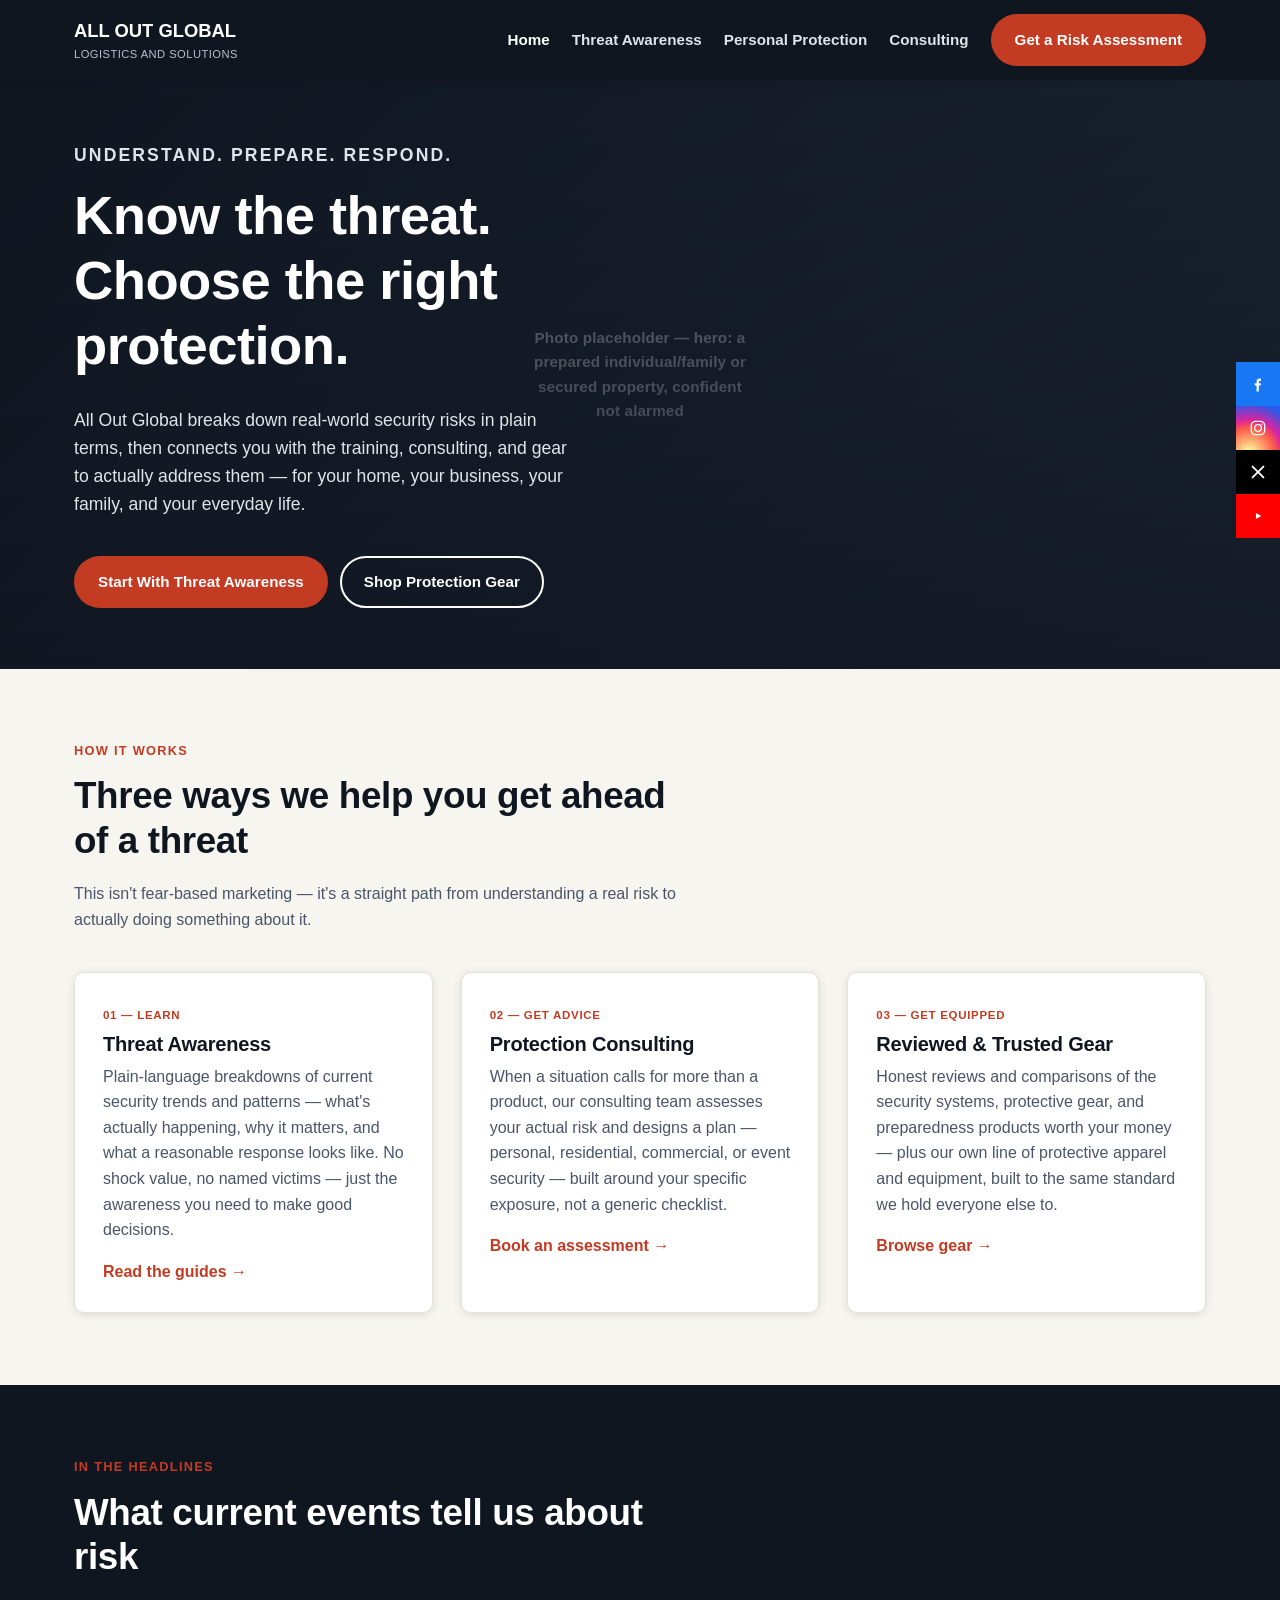
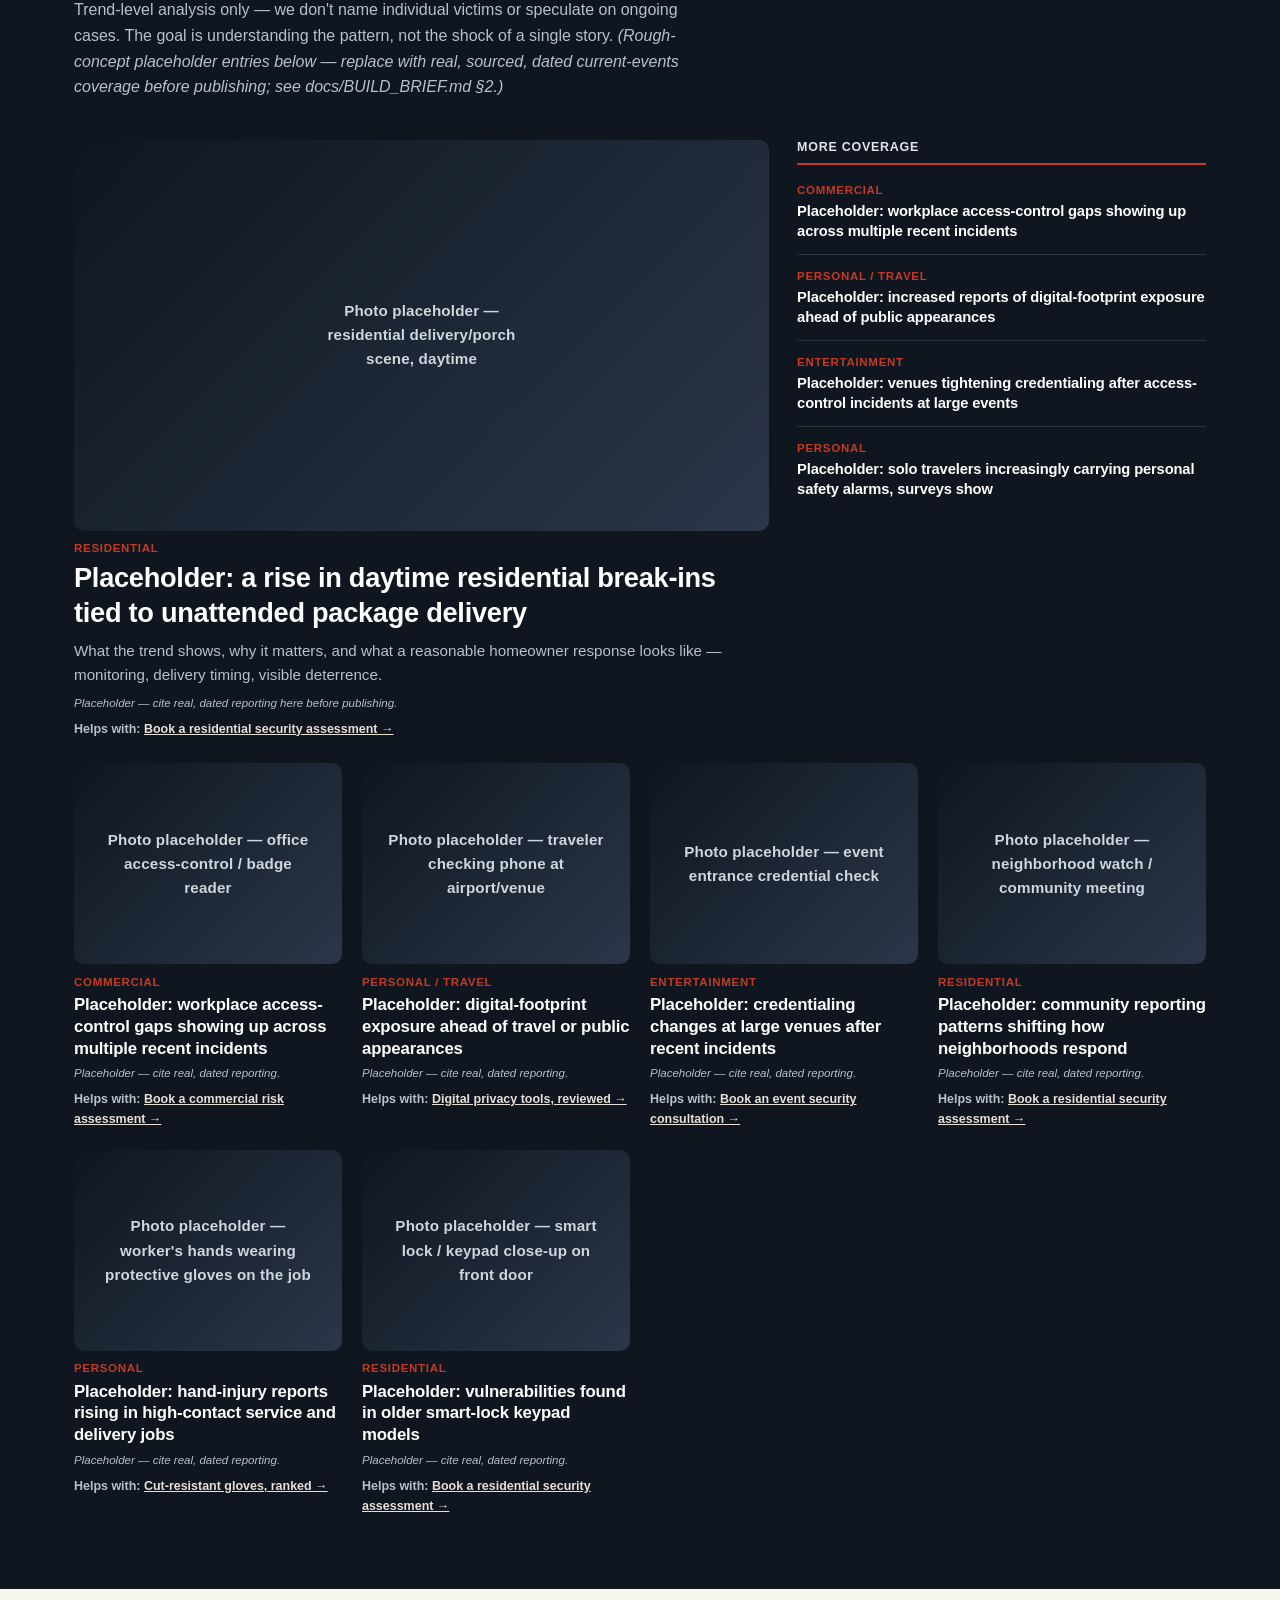
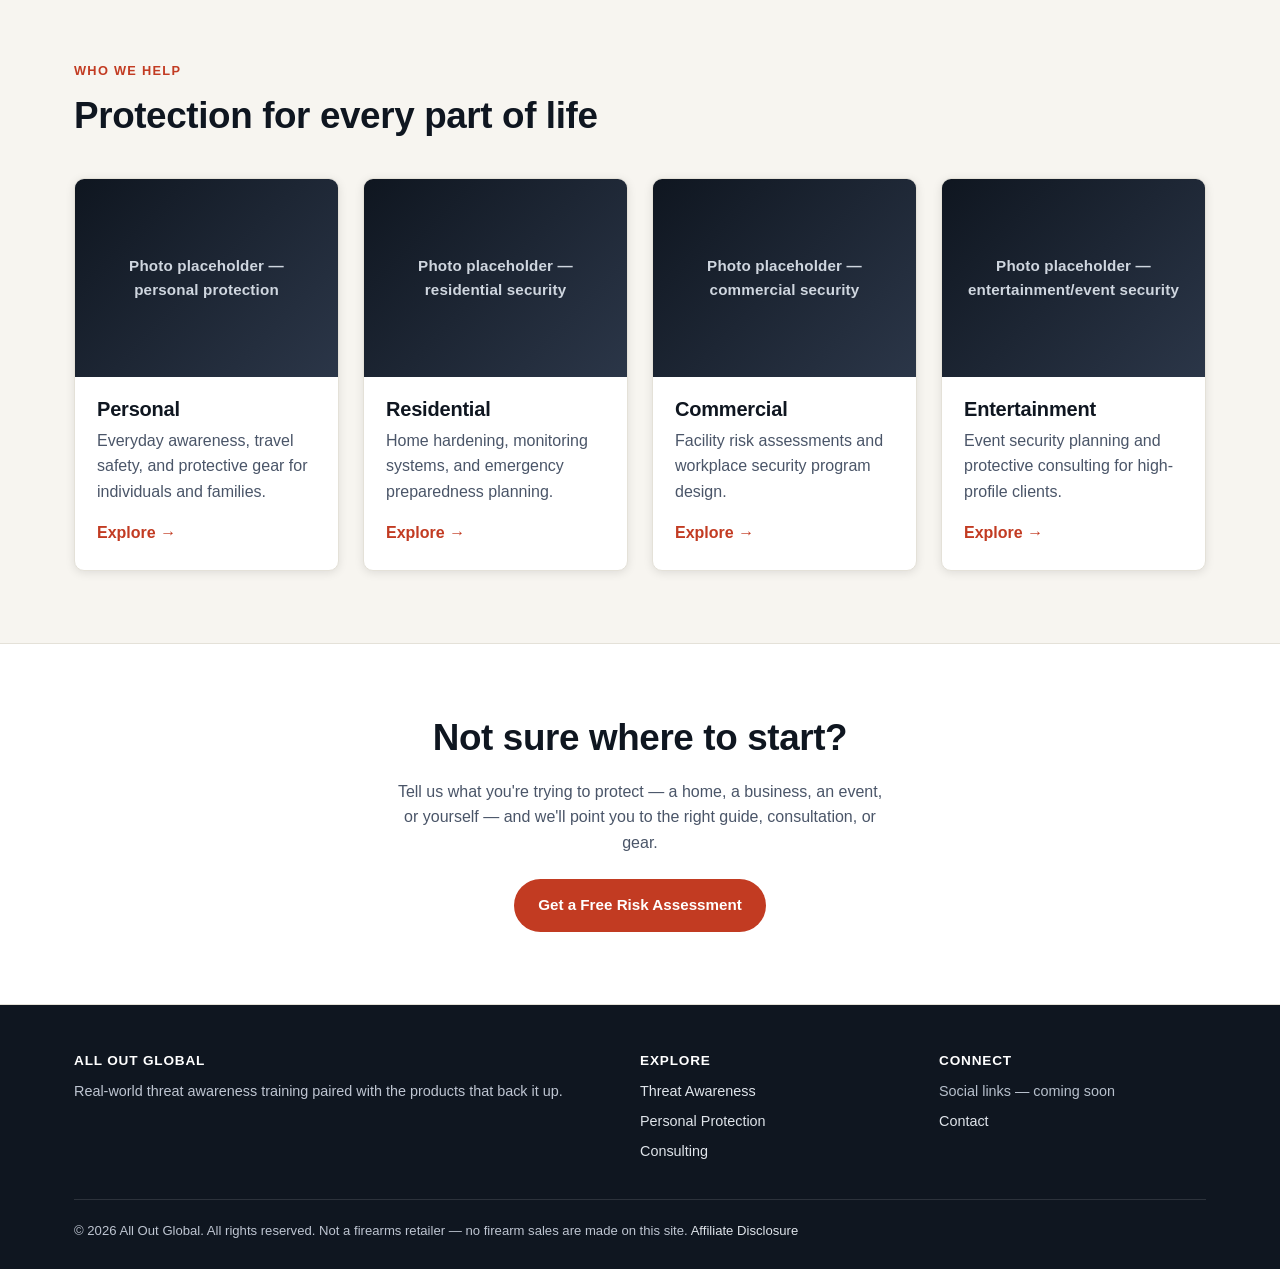
==== commit 1fb0230a: "Add more headlines, link each to a relevant product or service Lance asked for more headlines, each " ====
--- a/index.html
+++ b/index.html
@@ -101,14 +101,17 @@
       </div>
 
       <div class="news-hero">
-        <a class="story-card story-lead" href="threat-awareness.html">
-          <div class="ph-img" style="--ar:16/9" aria-hidden="true"><span>Photo placeholder — residential delivery/porch scene, daytime</span></div>
-          <p class="story-kicker">Residential</p>
-          <h3>Placeholder: a rise in daytime residential break-ins tied to unattended package delivery</h3>
+        <div class="story-card story-lead">
+          <a class="story-card-link" href="threat-awareness.html">
+            <div class="ph-img" style="--ar:16/9" aria-hidden="true"><span>Photo placeholder — residential delivery/porch scene, daytime</span></div>
+            <p class="story-kicker">Residential</p>
+            <h3>Placeholder: a rise in daytime residential break-ins tied to unattended package delivery</h3>
+          </a>
           <p class="story-deck">What the trend shows, why it matters, and what a reasonable
           homeowner response looks like — monitoring, delivery timing, visible deterrence.</p>
           <p class="story-meta">Placeholder — cite real, dated reporting here before publishing.</p>
-        </a>
+          <p class="story-related">Helps with: <a href="contact.html">Book a residential security assessment →</a></p>
+        </div>
         <div class="news-sidebar">
           <h4>More Coverage</h4>
           <a class="sidebar-story" href="threat-awareness.html">
@@ -123,34 +126,68 @@
             <p class="story-kicker">Entertainment</p>
             <h4>Placeholder: venues tightening credentialing after access-control incidents at large events</h4>
           </a>
+          <a class="sidebar-story" href="threat-awareness.html">
+            <p class="story-kicker">Personal</p>
+            <h4>Placeholder: solo travelers increasingly carrying personal safety alarms, surveys show</h4>
+          </a>
         </div>
       </div>
 
       <div class="story-grid">
-        <a class="story-card" href="threat-awareness.html">
-          <div class="ph-img" style="--ar:4/3" aria-hidden="true"><span>Photo placeholder — office access-control / badge reader</span></div>
-          <p class="story-kicker">Commercial</p>
-          <h3>Placeholder: workplace access-control gaps showing up across multiple recent incidents</h3>
-          <p class="story-meta">Placeholder — cite real, dated reporting.</p>
-        </a>
-        <a class="story-card" href="threat-awareness.html">
-          <div class="ph-img" style="--ar:4/3" aria-hidden="true"><span>Photo placeholder — traveler checking phone at airport/venue</span></div>
-          <p class="story-kicker">Personal / Travel</p>
-          <h3>Placeholder: digital-footprint exposure ahead of travel or public appearances</h3>
-          <p class="story-meta">Placeholder — cite real, dated reporting.</p>
-        </a>
-        <a class="story-card" href="threat-awareness.html">
-          <div class="ph-img" style="--ar:4/3" aria-hidden="true"><span>Photo placeholder — event entrance credential check</span></div>
-          <p class="story-kicker">Entertainment</p>
-          <h3>Placeholder: credentialing changes at large venues after recent incidents</h3>
-          <p class="story-meta">Placeholder — cite real, dated reporting.</p>
-        </a>
-        <a class="story-card" href="threat-awareness.html">
-          <div class="ph-img" style="--ar:4/3" aria-hidden="true"><span>Photo placeholder — neighborhood watch / community meeting</span></div>
-          <p class="story-kicker">Residential</p>
-          <h3>Placeholder: community reporting patterns shifting how neighborhoods respond</h3>
-          <p class="story-meta">Placeholder — cite real, dated reporting.</p>
-        </a>
+        <div class="story-card">
+          <a class="story-card-link" href="threat-awareness.html">
+            <div class="ph-img" style="--ar:4/3" aria-hidden="true"><span>Photo placeholder — office access-control / badge reader</span></div>
+            <p class="story-kicker">Commercial</p>
+            <h3>Placeholder: workplace access-control gaps showing up across multiple recent incidents</h3>
+          </a>
+          <p class="story-meta">Placeholder — cite real, dated reporting.</p>
+          <p class="story-related">Helps with: <a href="contact.html">Book a commercial risk assessment →</a></p>
+        </div>
+        <div class="story-card">
+          <a class="story-card-link" href="threat-awareness.html">
+            <div class="ph-img" style="--ar:4/3" aria-hidden="true"><span>Photo placeholder — traveler checking phone at airport/venue</span></div>
+            <p class="story-kicker">Personal / Travel</p>
+            <h3>Placeholder: digital-footprint exposure ahead of travel or public appearances</h3>
+          </a>
+          <p class="story-meta">Placeholder — cite real, dated reporting.</p>
+          <p class="story-related">Helps with: <a href="personal-protection.html#review-privacy">Digital privacy tools, reviewed →</a></p>
+        </div>
+        <div class="story-card">
+          <a class="story-card-link" href="threat-awareness.html">
+            <div class="ph-img" style="--ar:4/3" aria-hidden="true"><span>Photo placeholder — event entrance credential check</span></div>
+            <p class="story-kicker">Entertainment</p>
+            <h3>Placeholder: credentialing changes at large venues after recent incidents</h3>
+          </a>
+          <p class="story-meta">Placeholder — cite real, dated reporting.</p>
+          <p class="story-related">Helps with: <a href="contact.html">Book an event security consultation →</a></p>
+        </div>
+        <div class="story-card">
+          <a class="story-card-link" href="threat-awareness.html">
+            <div class="ph-img" style="--ar:4/3" aria-hidden="true"><span>Photo placeholder — neighborhood watch / community meeting</span></div>
+            <p class="story-kicker">Residential</p>
+            <h3>Placeholder: community reporting patterns shifting how neighborhoods respond</h3>
+          </a>
+          <p class="story-meta">Placeholder — cite real, dated reporting.</p>
+          <p class="story-related">Helps with: <a href="contact.html">Book a residential security assessment →</a></p>
+        </div>
+        <div class="story-card">
+          <a class="story-card-link" href="threat-awareness.html">
+            <div class="ph-img" style="--ar:4/3" aria-hidden="true"><span>Photo placeholder — worker's hands wearing protective gloves on the job</span></div>
+            <p class="story-kicker">Personal</p>
+            <h3>Placeholder: hand-injury reports rising in high-contact service and delivery jobs</h3>
+          </a>
+          <p class="story-meta">Placeholder — cite real, dated reporting.</p>
+          <p class="story-related">Helps with: <a href="personal-protection.html#review-gloves">Cut-resistant gloves, ranked →</a></p>
+        </div>
+        <div class="story-card">
+          <a class="story-card-link" href="threat-awareness.html">
+            <div class="ph-img" style="--ar:4/3" aria-hidden="true"><span>Photo placeholder — smart lock / keypad close-up on front door</span></div>
+            <p class="story-kicker">Residential</p>
+            <h3>Placeholder: vulnerabilities found in older smart-lock keypad models</h3>
+          </a>
+          <p class="story-meta">Placeholder — cite real, dated reporting.</p>
+          <p class="story-related">Helps with: <a href="contact.html">Book a residential security assessment →</a></p>
+        </div>
       </div>
     </div>
   </section>
--- a/assets/css/style.css
+++ b/assets/css/style.css
@@ -208,12 +208,22 @@
   color: var(--accent); margin: 0.7em 0 0.25em;
 }
 .story-card { display: block; }
+.story-card-link { display: block; }
 .story-card h3 { margin: 0 0 0.3em; font-size: 1.05rem; line-height: 1.3; transition: color 0.15s ease; }
 .story-card:hover h3 { color: var(--accent); }
 .section-dark .story-card:hover h3 { color: var(--accent-soft); }
 .sidebar-story:hover h4 { color: var(--accent); }
 .story-deck { font-size: 0.88rem; margin: 0 0 0.4em; }
 .story-meta { font-size: 0.72rem; font-style: italic; margin: 0; }
+/* "Helps with" product/service link — a separate, real <a> from the headline's own link (which
+   points at the guide/trend content), so it can't be a nested anchor. Ties editorial content back
+   to something in the Learn -> Get Advice -> Get Equipped model instead of ending in a dead end. */
+.story-related { font-size: 0.78rem; font-weight: 700; margin: 0.6em 0 0; }
+.story-related a { color: var(--accent); text-decoration: underline; }
+.story-related a:hover { color: #a52f1b; }
+.section-dark .story-related { color: #b7c0cc; }
+.section-dark .story-related a { color: var(--accent-soft); }
+.section-dark .story-related a:hover { color: var(--white); }
 
 /* Lead story + sidebar headline list */
 .news-hero { display: grid; grid-template-columns: 1.7fr 1fr; gap: 28px; margin-bottom: 24px; align-items: start; }
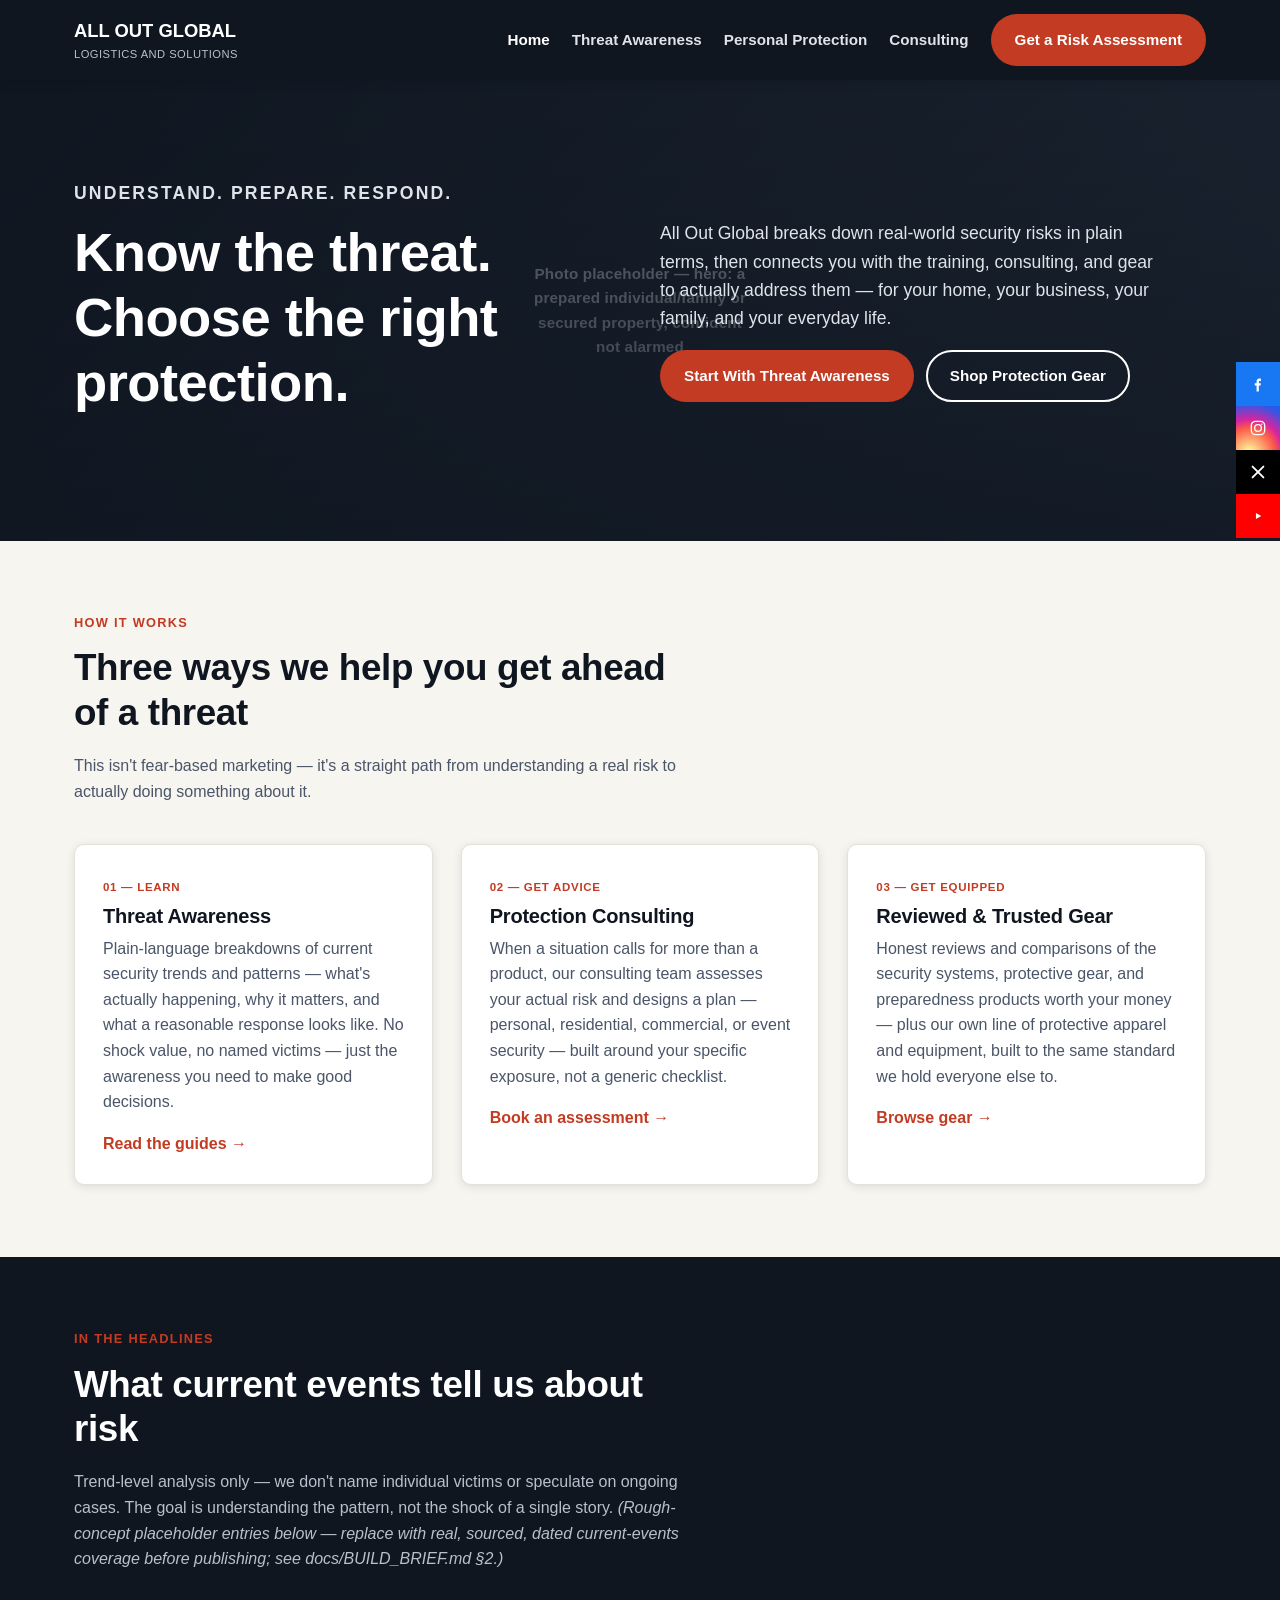
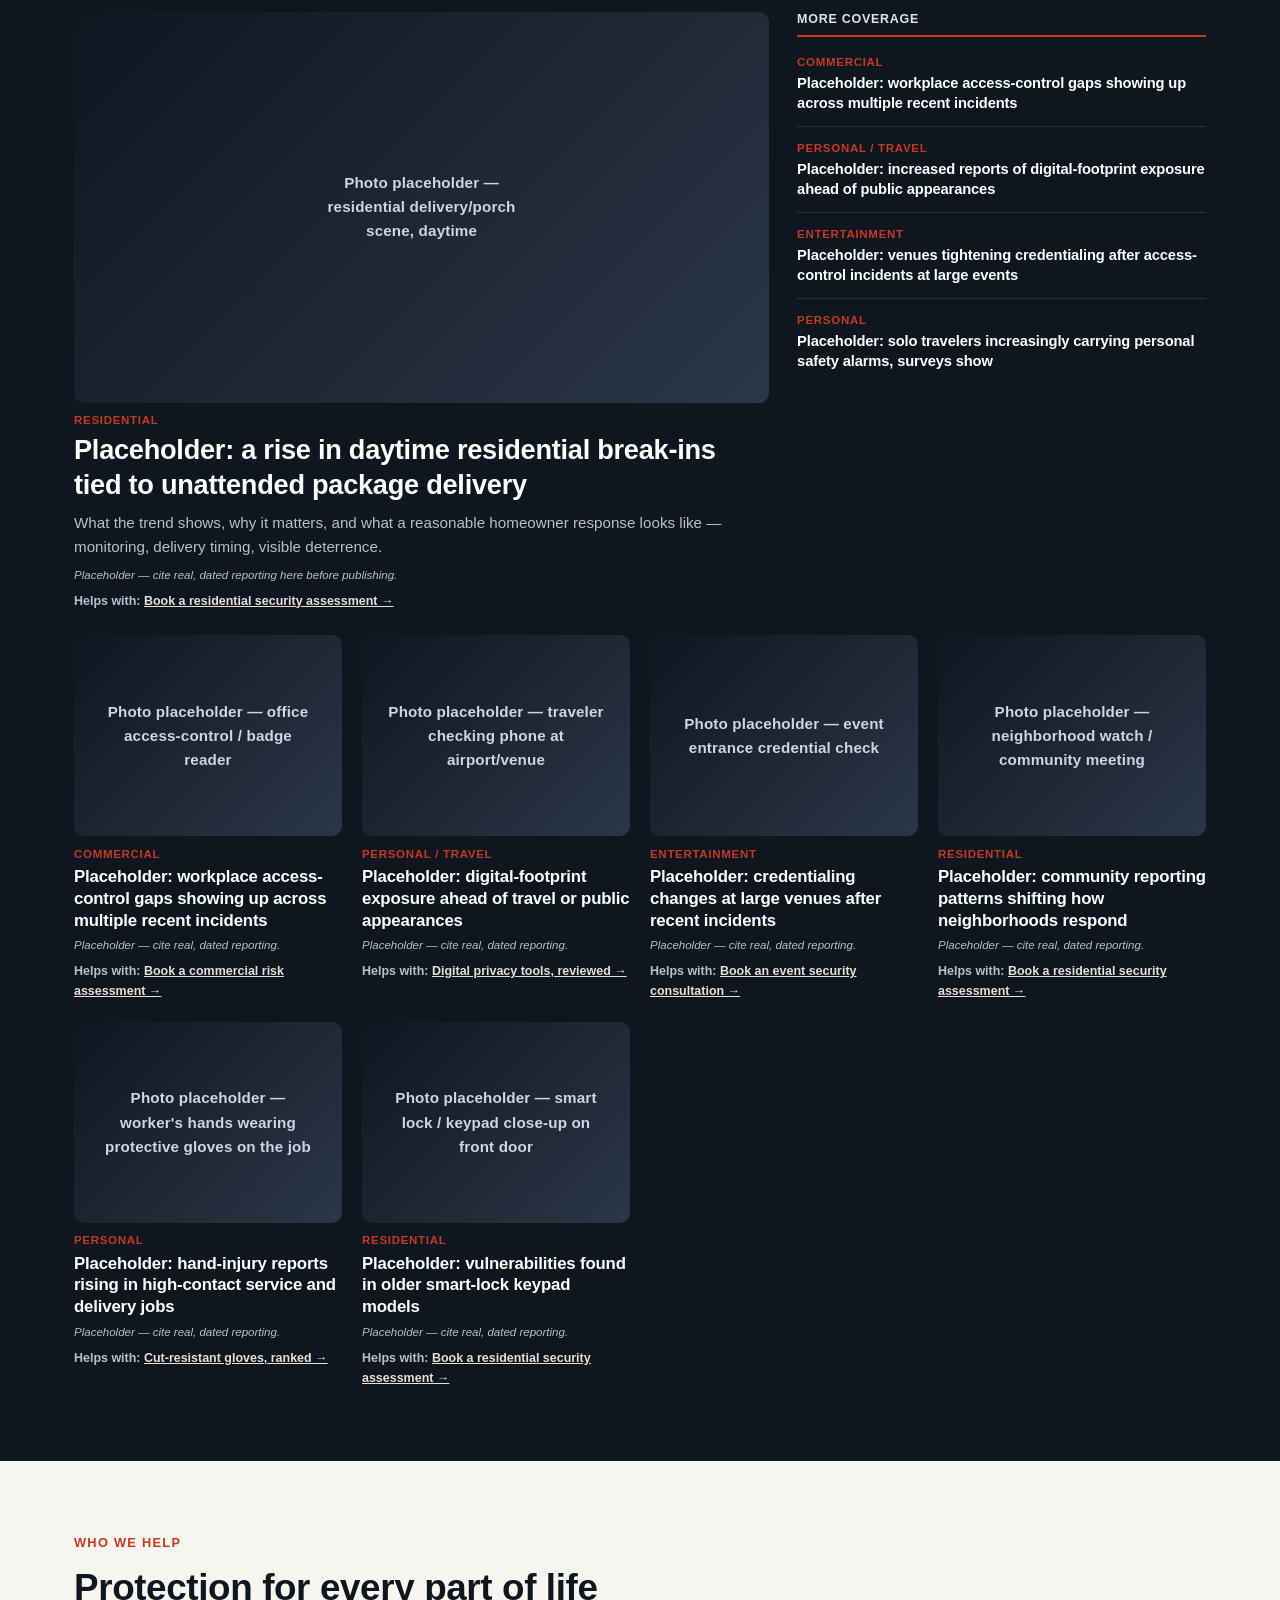
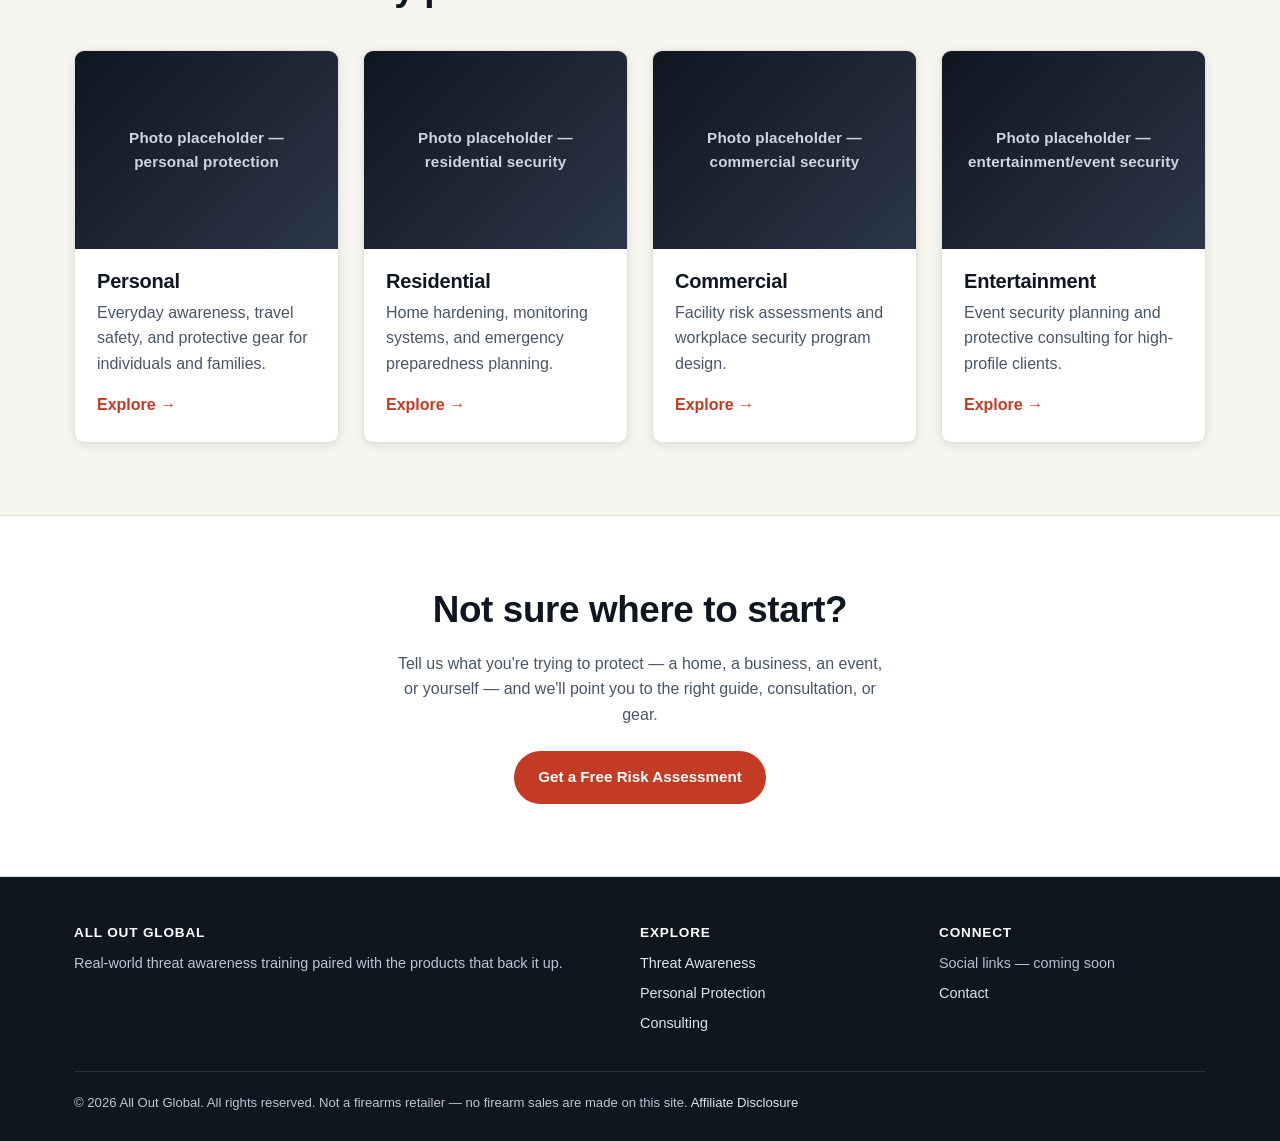
==== commit 136a256b: "Split homepage hero into a two-column layout Headline ("Know the threat...") now sits on the left, s" ====
--- a/index.html
+++ b/index.html
@@ -37,17 +37,21 @@
 
 <main id="main">
 
-  <section class="hero">
+  <section class="hero" style="height:min(36vw,500px);min-height:340px;">
     <div class="ph-img" aria-hidden="true"><span>Photo placeholder — hero: a prepared individual/family or secured property, confident not alarmed</span></div>
-    <div class="hero-content">
-      <p class="hero-eyebrow">Understand. Prepare. Respond.</p>
-      <h1>Know the threat. Choose the right protection.</h1>
-      <p>All Out Global breaks down real-world security risks in plain terms, then connects you
-      with the training, consulting, and gear to actually address them — for your home, your
-      business, your family, and your everyday life.</p>
-      <div class="btn-row">
-        <a class="btn btn-primary" href="threat-awareness.html">Start With Threat Awareness</a>
-        <a class="btn btn-ghost" href="personal-protection.html">Shop Protection Gear</a>
+    <div class="hero-content hero-content-split">
+      <div class="hero-left">
+        <p class="hero-eyebrow">Understand. Prepare. Respond.</p>
+        <h1>Know the threat. Choose the right protection.</h1>
+      </div>
+      <div class="hero-right">
+        <p>All Out Global breaks down real-world security risks in plain terms, then connects you
+        with the training, consulting, and gear to actually address them — for your home, your
+        business, your family, and your everyday life.</p>
+        <div class="btn-row">
+          <a class="btn btn-primary" href="threat-awareness.html">Start With Threat Awareness</a>
+          <a class="btn btn-ghost" href="personal-protection.html">Shop Protection Gear</a>
+        </div>
       </div>
     </div>
   </section>
--- a/assets/css/style.css
+++ b/assets/css/style.css
@@ -162,6 +162,18 @@
 }
 .hero-content h1 { color: var(--white); max-width: 16ch; }
 .hero-content p { color: #dfe4ea; max-width: 52ch; font-size: 1.1rem; }
+
+/* Two-column hero variant (index.html only) — headline left, supporting copy + CTAs right,
+   instead of everything stacked in one column. Shortens the hero's effective content height so
+   the sections below (including "In the Headlines") sit higher on the page — paired with a
+   reduced .hero height set inline on that page's <section class="hero">. Falls back to the
+   normal stacked flow at the same breakpoint the mobile nav uses. */
+.hero-content-split { display: grid; grid-template-columns: 1fr 1fr; gap: 40px; align-items: center; }
+.hero-content-split h1 { max-width: none; }
+.hero-content-split .btn-row { margin-top: 1em; }
+@media (max-width: 860px) {
+  .hero-content-split { display: flex; flex-direction: column; justify-content: center; }
+}
 
 /* ---------- Sections ---------- */
 .section { padding: 72px 0; }
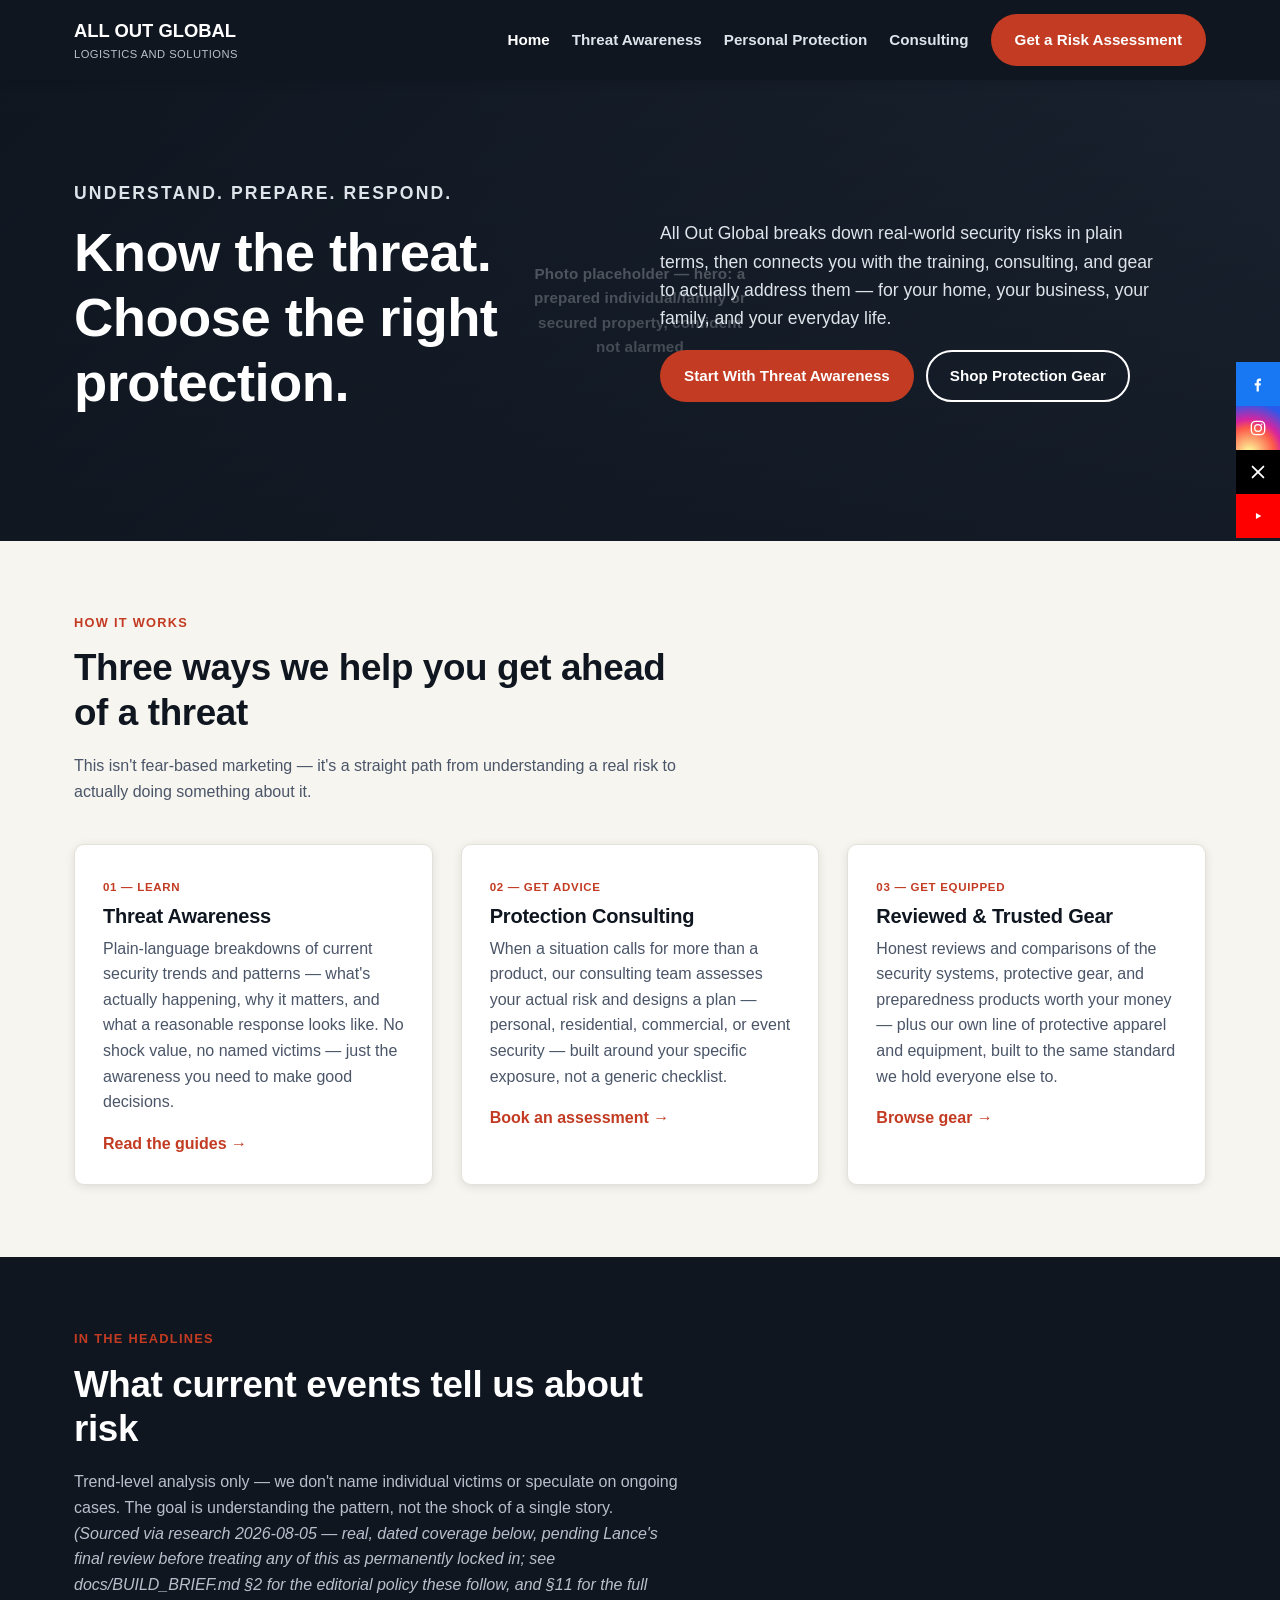
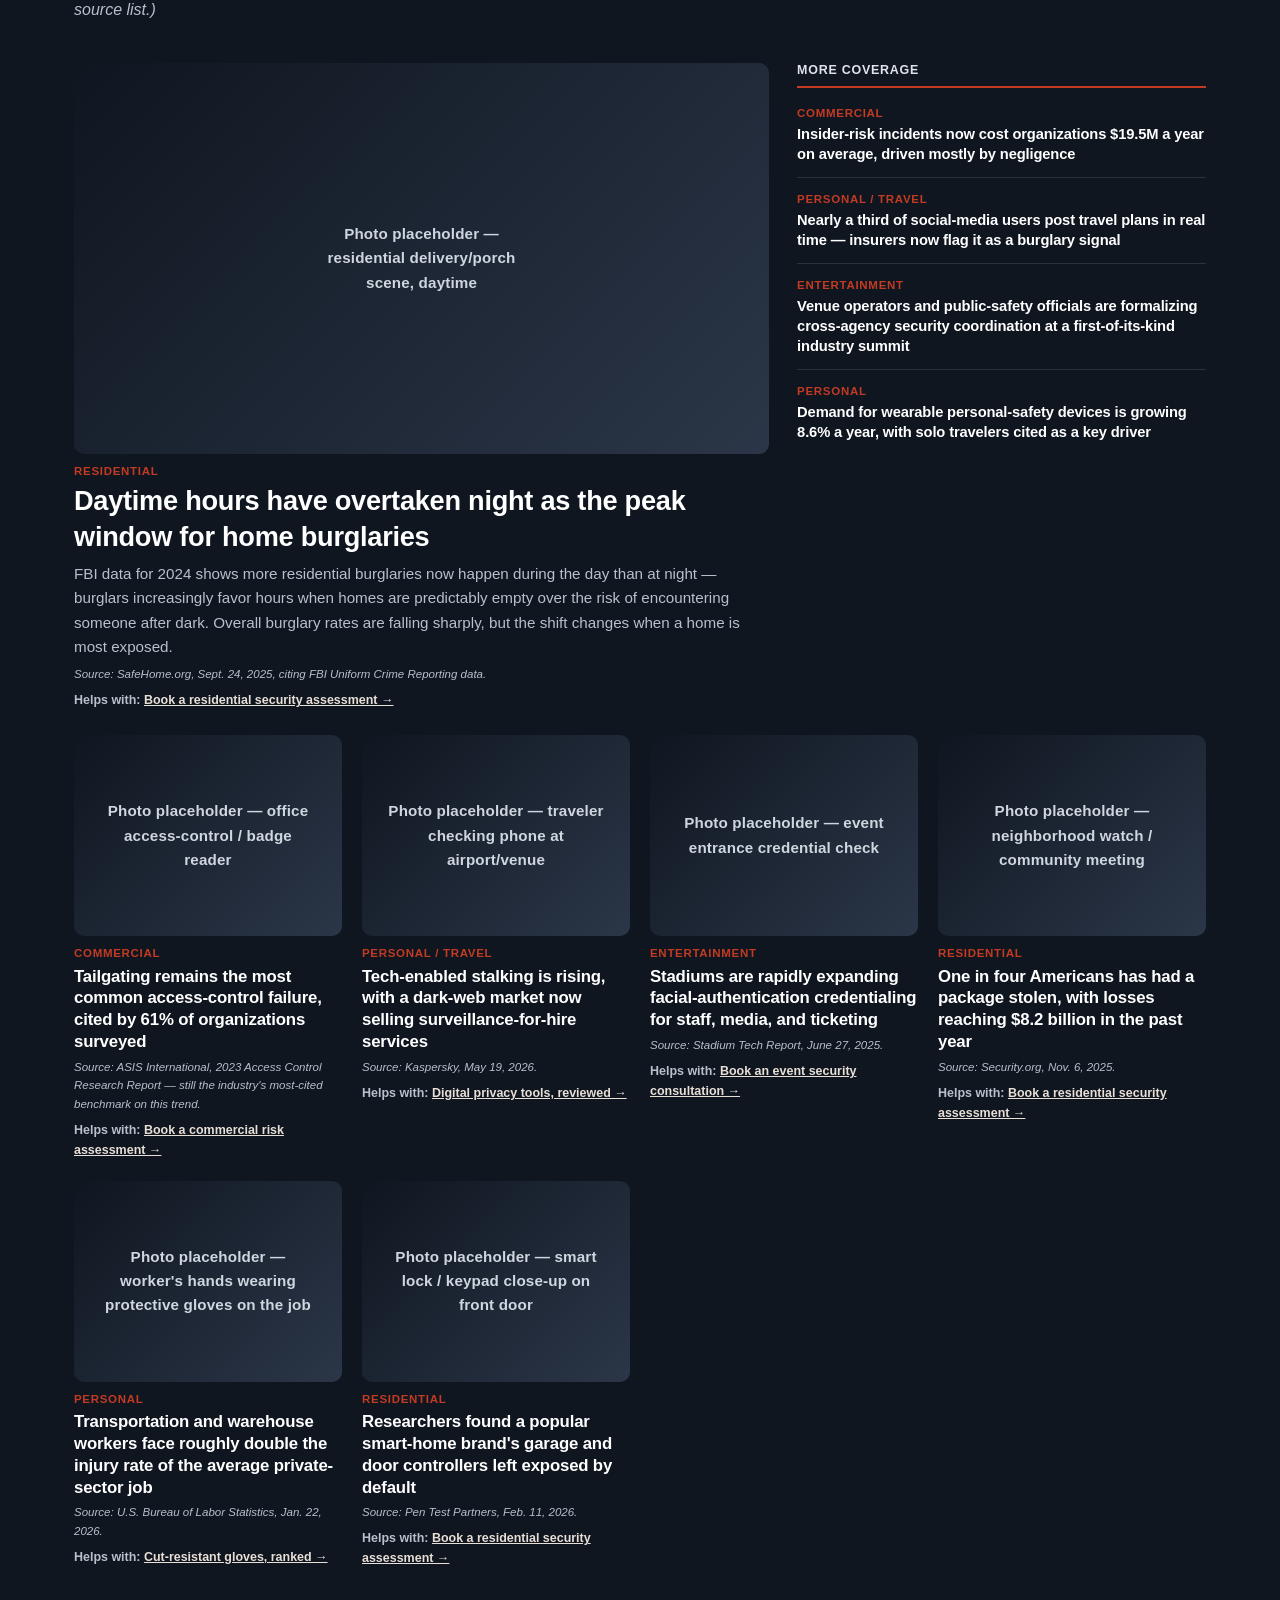
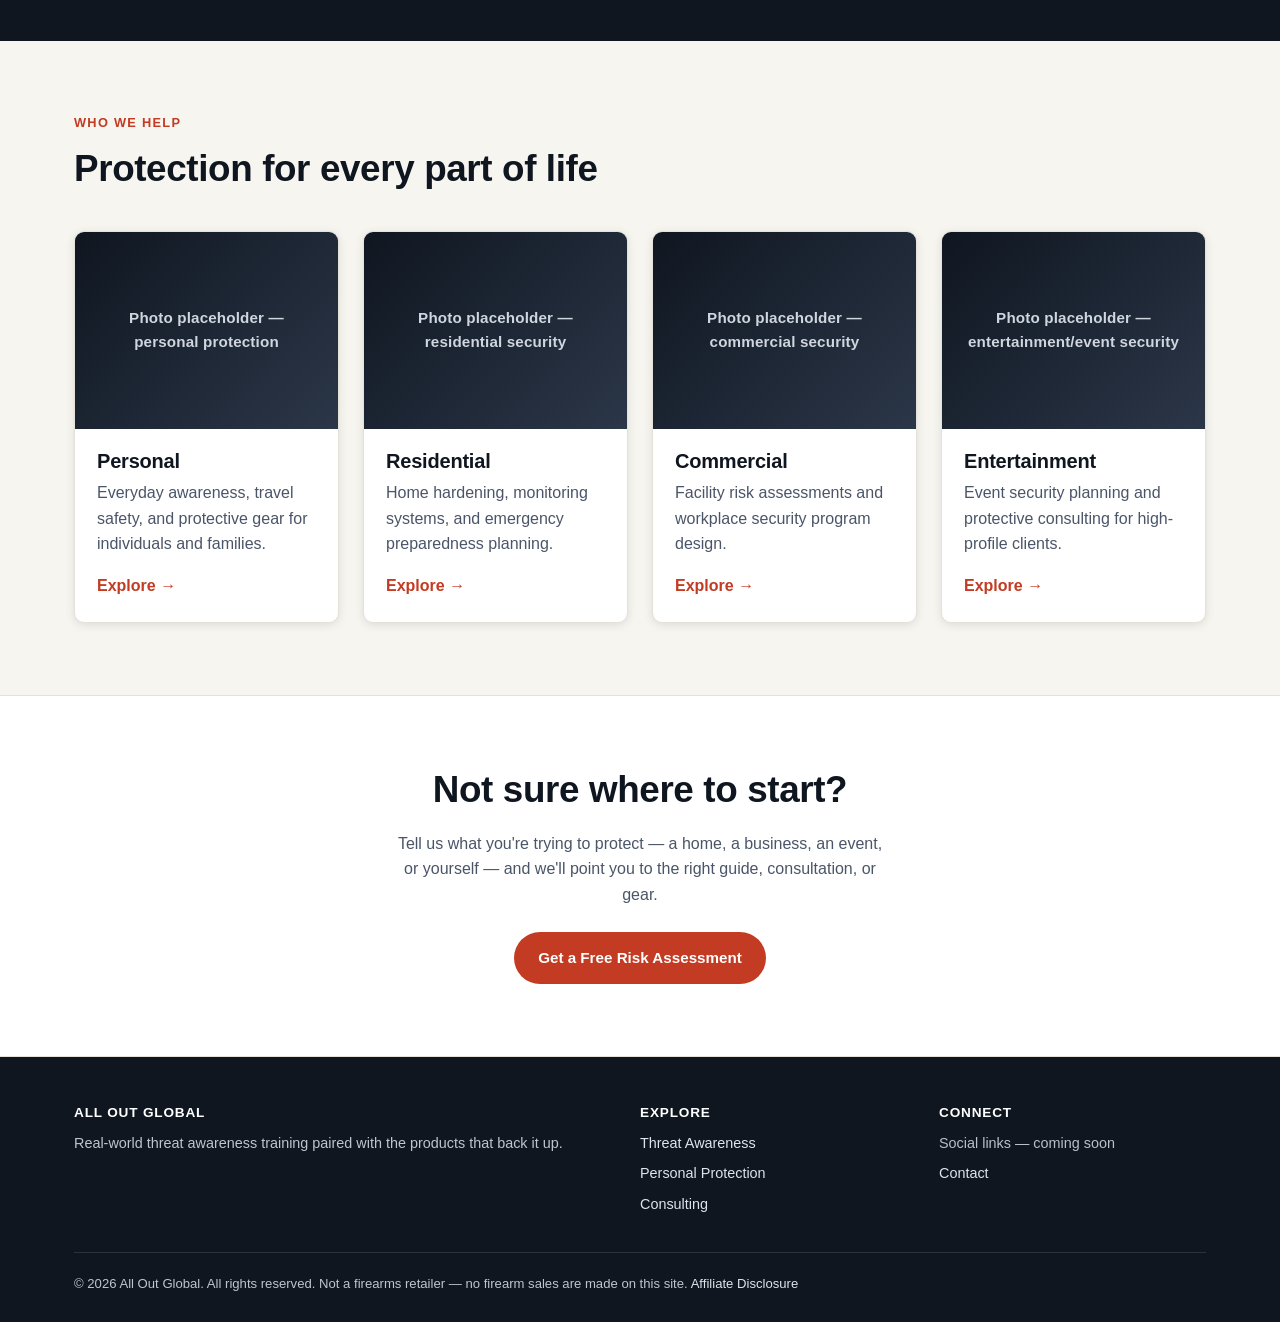
==== commit 522e7b87: "Replace placeholder headlines with real, sourced, dated stories Ran 4 parallel research agents (resi" ====
--- a/index.html
+++ b/index.html
@@ -100,8 +100,9 @@
         <h2>What current events tell us about risk</h2>
         <p>Trend-level analysis only — we don't name individual victims or speculate on ongoing
         cases. The goal is understanding the pattern, not the shock of a single story.
-        <em>(Rough-concept placeholder entries below — replace with real, sourced, dated
-        current-events coverage before publishing; see docs/BUILD_BRIEF.md §2.)</em></p>
+        <em>(Sourced via research 2026-08-05 — real, dated coverage below, pending Lance's final
+        review before treating any of this as permanently locked in; see docs/BUILD_BRIEF.md §2
+        for the editorial policy these follow, and §11 for the full source list.)</em></p>
       </div>
 
       <div class="news-hero">
@@ -109,30 +110,32 @@
           <a class="story-card-link" href="threat-awareness.html">
             <div class="ph-img" style="--ar:16/9" aria-hidden="true"><span>Photo placeholder — residential delivery/porch scene, daytime</span></div>
             <p class="story-kicker">Residential</p>
-            <h3>Placeholder: a rise in daytime residential break-ins tied to unattended package delivery</h3>
-          </a>
-          <p class="story-deck">What the trend shows, why it matters, and what a reasonable
-          homeowner response looks like — monitoring, delivery timing, visible deterrence.</p>
-          <p class="story-meta">Placeholder — cite real, dated reporting here before publishing.</p>
+            <h3>Daytime hours have overtaken night as the peak window for home burglaries</h3>
+          </a>
+          <p class="story-deck">FBI data for 2024 shows more residential burglaries now happen
+          during the day than at night — burglars increasingly favor hours when homes are
+          predictably empty over the risk of encountering someone after dark. Overall burglary
+          rates are falling sharply, but the shift changes when a home is most exposed.</p>
+          <p class="story-meta">Source: <a href="https://www.safehome.org/resources/burglary-statistics/" target="_blank" rel="noopener noreferrer">SafeHome.org</a>, Sept. 24, 2025, citing FBI Uniform Crime Reporting data.</p>
           <p class="story-related">Helps with: <a href="contact.html">Book a residential security assessment →</a></p>
         </div>
         <div class="news-sidebar">
           <h4>More Coverage</h4>
           <a class="sidebar-story" href="threat-awareness.html">
             <p class="story-kicker">Commercial</p>
-            <h4>Placeholder: workplace access-control gaps showing up across multiple recent incidents</h4>
+            <h4>Insider-risk incidents now cost organizations $19.5M a year on average, driven mostly by negligence</h4>
           </a>
           <a class="sidebar-story" href="threat-awareness.html">
             <p class="story-kicker">Personal / Travel</p>
-            <h4>Placeholder: increased reports of digital-footprint exposure ahead of public appearances</h4>
+            <h4>Nearly a third of social-media users post travel plans in real time — insurers now flag it as a burglary signal</h4>
           </a>
           <a class="sidebar-story" href="threat-awareness.html">
             <p class="story-kicker">Entertainment</p>
-            <h4>Placeholder: venues tightening credentialing after access-control incidents at large events</h4>
+            <h4>Venue operators and public-safety officials are formalizing cross-agency security coordination at a first-of-its-kind industry summit</h4>
           </a>
           <a class="sidebar-story" href="threat-awareness.html">
             <p class="story-kicker">Personal</p>
-            <h4>Placeholder: solo travelers increasingly carrying personal safety alarms, surveys show</h4>
+            <h4>Demand for wearable personal-safety devices is growing 8.6% a year, with solo travelers cited as a key driver</h4>
           </a>
         </div>
       </div>
@@ -142,54 +145,54 @@
           <a class="story-card-link" href="threat-awareness.html">
             <div class="ph-img" style="--ar:4/3" aria-hidden="true"><span>Photo placeholder — office access-control / badge reader</span></div>
             <p class="story-kicker">Commercial</p>
-            <h3>Placeholder: workplace access-control gaps showing up across multiple recent incidents</h3>
-          </a>
-          <p class="story-meta">Placeholder — cite real, dated reporting.</p>
+            <h3>Tailgating remains the most common access-control failure, cited by 61% of organizations surveyed</h3>
+          </a>
+          <p class="story-meta">Source: ASIS International, 2023 Access Control Research Report — still the industry's most-cited benchmark on this trend.</p>
           <p class="story-related">Helps with: <a href="contact.html">Book a commercial risk assessment →</a></p>
         </div>
         <div class="story-card">
           <a class="story-card-link" href="threat-awareness.html">
             <div class="ph-img" style="--ar:4/3" aria-hidden="true"><span>Photo placeholder — traveler checking phone at airport/venue</span></div>
             <p class="story-kicker">Personal / Travel</p>
-            <h3>Placeholder: digital-footprint exposure ahead of travel or public appearances</h3>
-          </a>
-          <p class="story-meta">Placeholder — cite real, dated reporting.</p>
+            <h3>Tech-enabled stalking is rising, with a dark-web market now selling surveillance-for-hire services</h3>
+          </a>
+          <p class="story-meta">Source: <a href="https://www.kaspersky.com/about/press-releases/kaspersky-half-of-adults-have-experienced-tech-enabled-abuse-but-most-dont-recognize-it" target="_blank" rel="noopener noreferrer">Kaspersky</a>, May 19, 2026.</p>
           <p class="story-related">Helps with: <a href="personal-protection.html#review-privacy">Digital privacy tools, reviewed →</a></p>
         </div>
         <div class="story-card">
           <a class="story-card-link" href="threat-awareness.html">
             <div class="ph-img" style="--ar:4/3" aria-hidden="true"><span>Photo placeholder — event entrance credential check</span></div>
             <p class="story-kicker">Entertainment</p>
-            <h3>Placeholder: credentialing changes at large venues after recent incidents</h3>
-          </a>
-          <p class="story-meta">Placeholder — cite real, dated reporting.</p>
+            <h3>Stadiums are rapidly expanding facial-authentication credentialing for staff, media, and ticketing</h3>
+          </a>
+          <p class="story-meta">Source: <a href="https://stadiumtechreport.com/feature/stadiums-expanding-use-of-biometric-technology-especially-facial-authentication/" target="_blank" rel="noopener noreferrer">Stadium Tech Report</a>, June 27, 2025.</p>
           <p class="story-related">Helps with: <a href="contact.html">Book an event security consultation →</a></p>
         </div>
         <div class="story-card">
           <a class="story-card-link" href="threat-awareness.html">
             <div class="ph-img" style="--ar:4/3" aria-hidden="true"><span>Photo placeholder — neighborhood watch / community meeting</span></div>
             <p class="story-kicker">Residential</p>
-            <h3>Placeholder: community reporting patterns shifting how neighborhoods respond</h3>
-          </a>
-          <p class="story-meta">Placeholder — cite real, dated reporting.</p>
+            <h3>One in four Americans has had a package stolen, with losses reaching $8.2 billion in the past year</h3>
+          </a>
+          <p class="story-meta">Source: <a href="https://www.security.org/package-theft/annual-report/" target="_blank" rel="noopener noreferrer">Security.org</a>, Nov. 6, 2025.</p>
           <p class="story-related">Helps with: <a href="contact.html">Book a residential security assessment →</a></p>
         </div>
         <div class="story-card">
           <a class="story-card-link" href="threat-awareness.html">
             <div class="ph-img" style="--ar:4/3" aria-hidden="true"><span>Photo placeholder — worker's hands wearing protective gloves on the job</span></div>
             <p class="story-kicker">Personal</p>
-            <h3>Placeholder: hand-injury reports rising in high-contact service and delivery jobs</h3>
-          </a>
-          <p class="story-meta">Placeholder — cite real, dated reporting.</p>
+            <h3>Transportation and warehouse workers face roughly double the injury rate of the average private-sector job</h3>
+          </a>
+          <p class="story-meta">Source: <a href="https://www.bls.gov/news.release/pdf/osh.pdf" target="_blank" rel="noopener noreferrer">U.S. Bureau of Labor Statistics</a>, Jan. 22, 2026.</p>
           <p class="story-related">Helps with: <a href="personal-protection.html#review-gloves">Cut-resistant gloves, ranked →</a></p>
         </div>
         <div class="story-card">
           <a class="story-card-link" href="threat-awareness.html">
             <div class="ph-img" style="--ar:4/3" aria-hidden="true"><span>Photo placeholder — smart lock / keypad close-up on front door</span></div>
             <p class="story-kicker">Residential</p>
-            <h3>Placeholder: vulnerabilities found in older smart-lock keypad models</h3>
-          </a>
-          <p class="story-meta">Placeholder — cite real, dated reporting.</p>
+            <h3>Researchers found a popular smart-home brand's garage and door controllers left exposed by default</h3>
+          </a>
+          <p class="story-meta">Source: <a href="https://www.pentestpartners.com/security-blog/shelly-iot-door-controller-config-fail-leaving-your-garage-home-and-security-exposed/" target="_blank" rel="noopener noreferrer">Pen Test Partners</a>, Feb. 11, 2026.</p>
           <p class="story-related">Helps with: <a href="contact.html">Book a residential security assessment →</a></p>
         </div>
       </div>
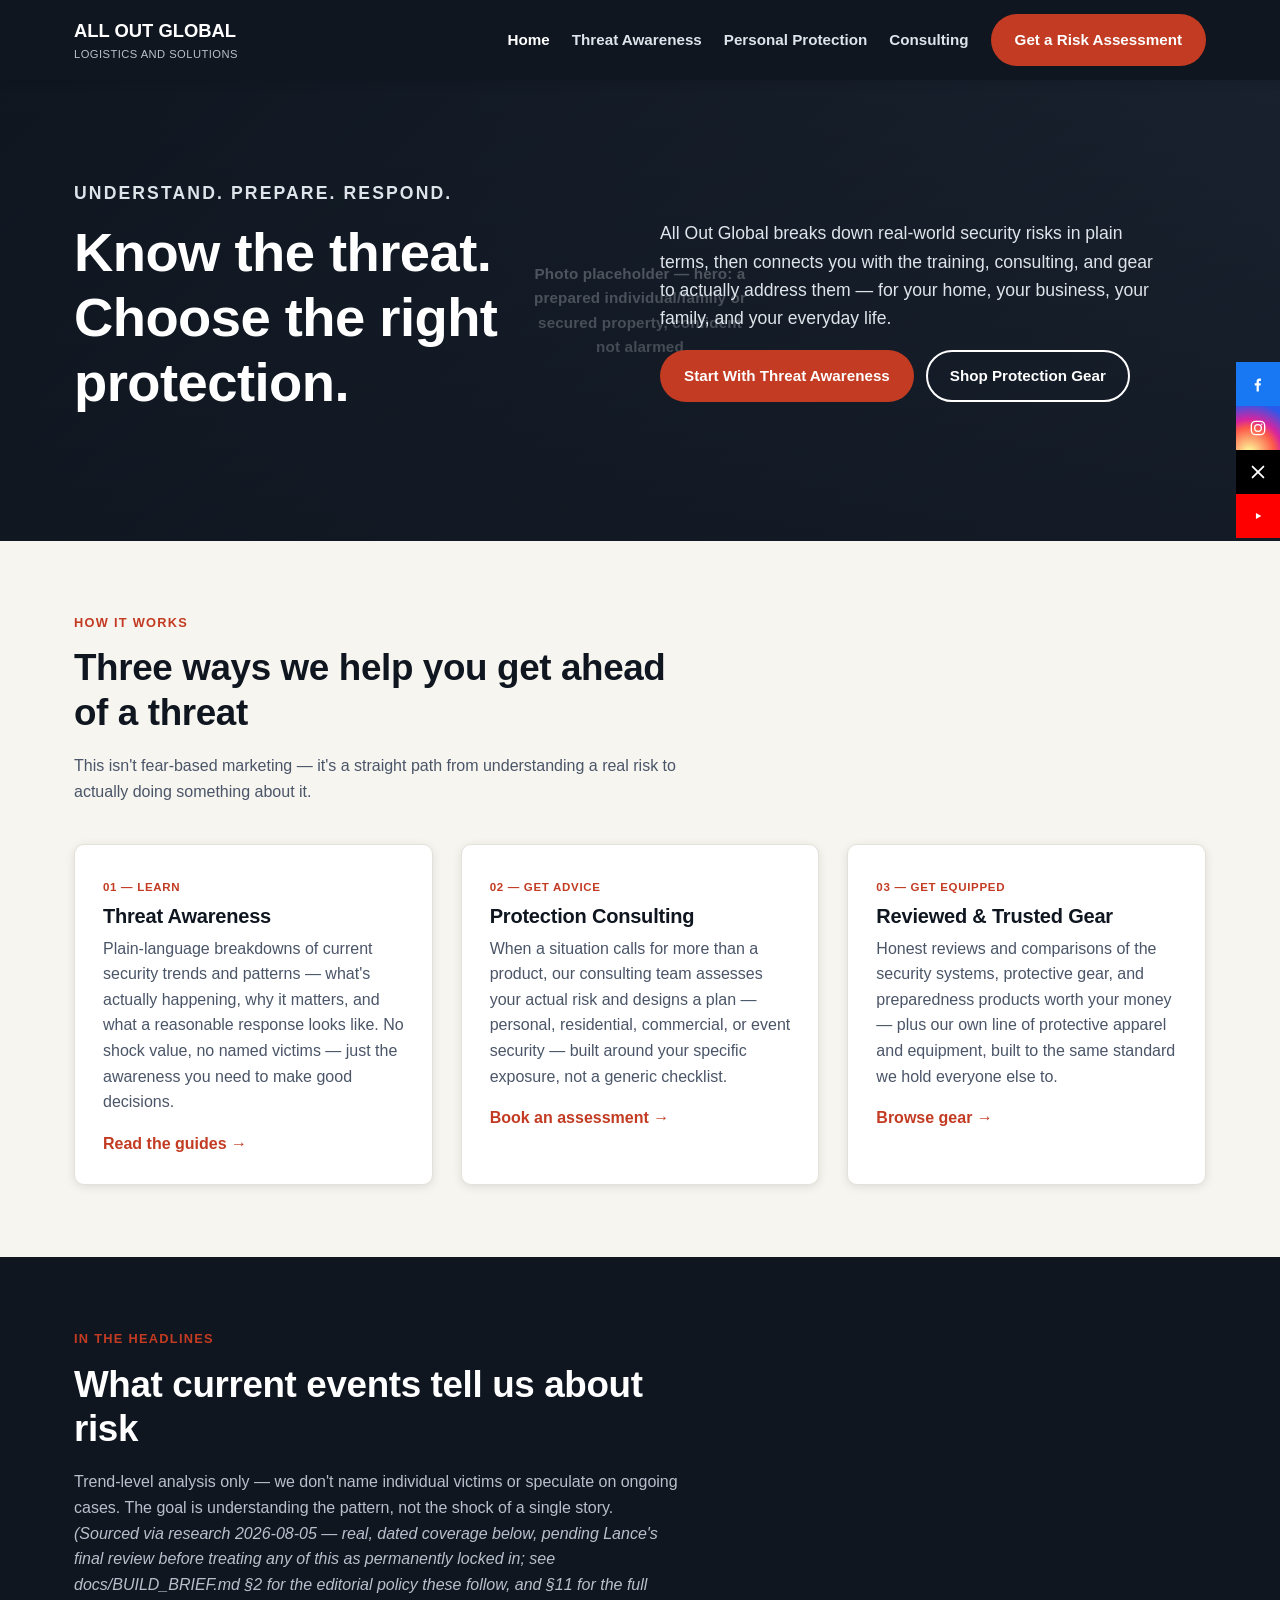
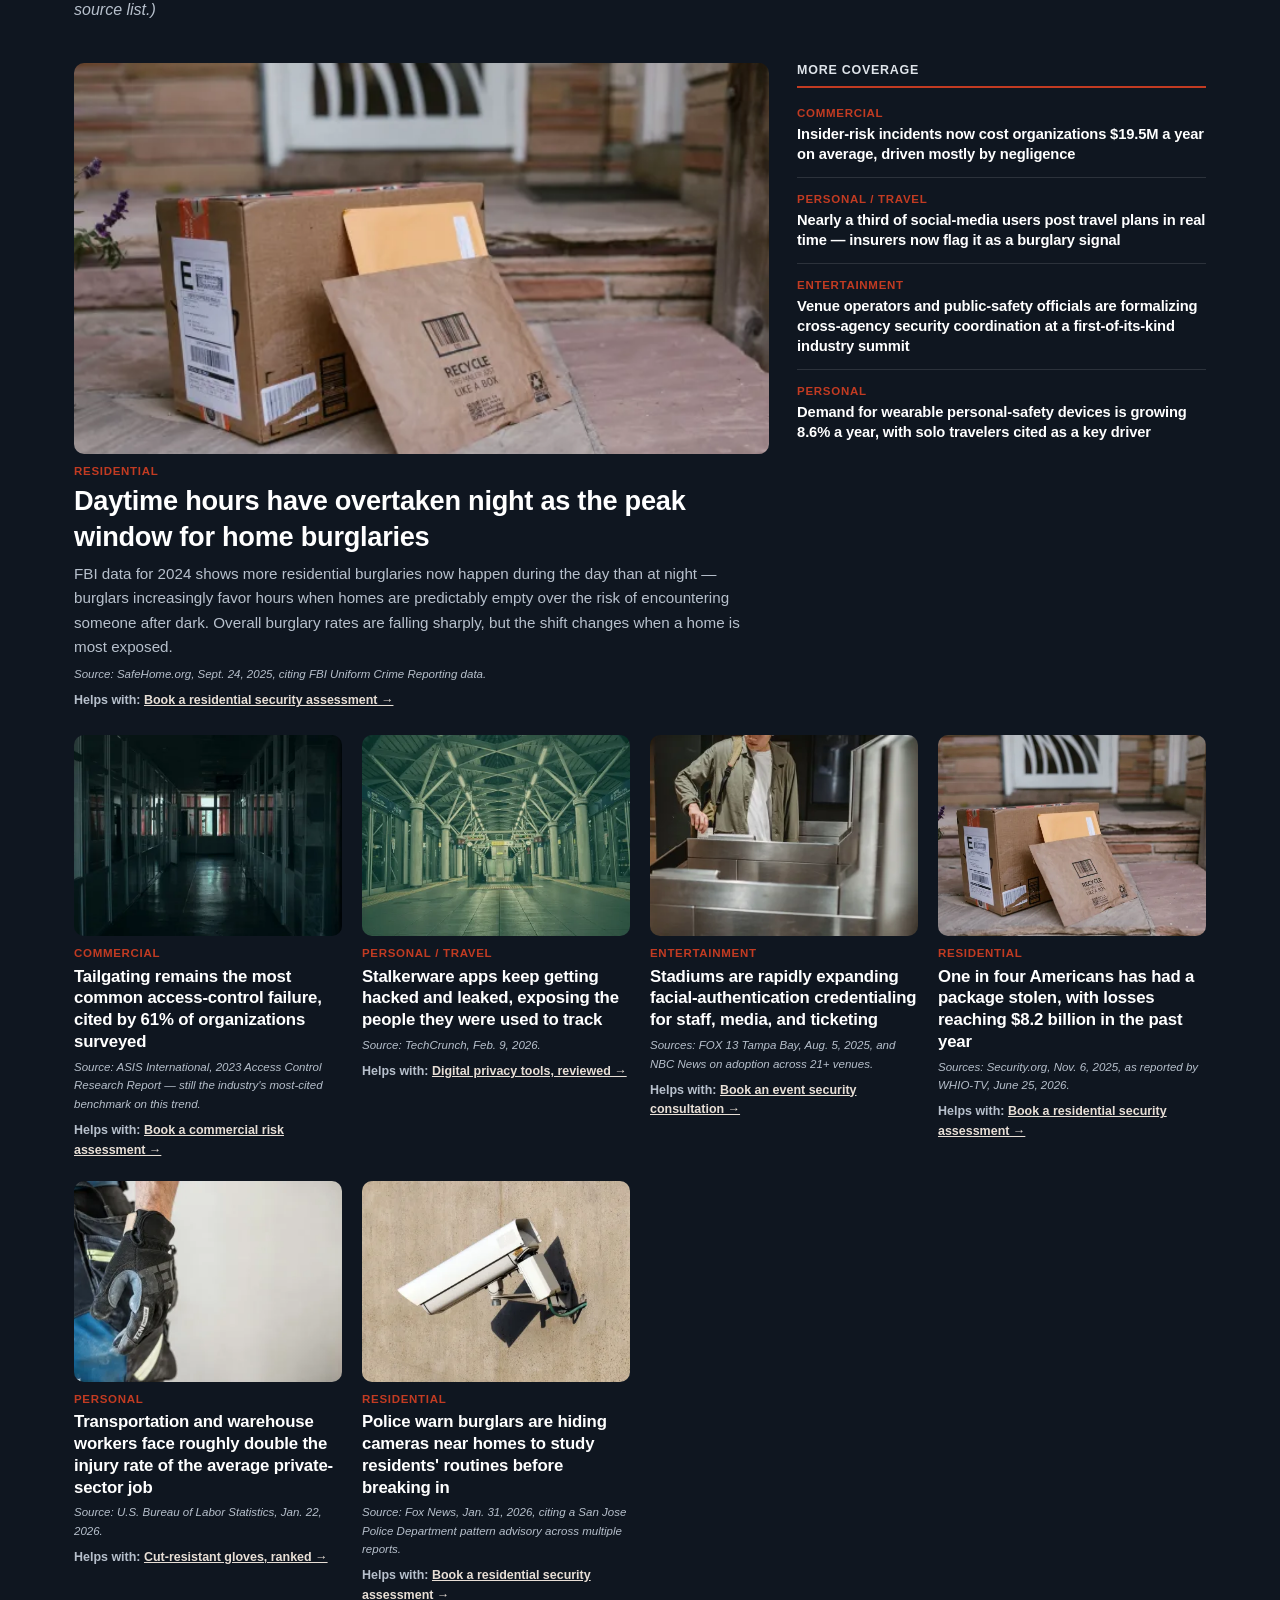
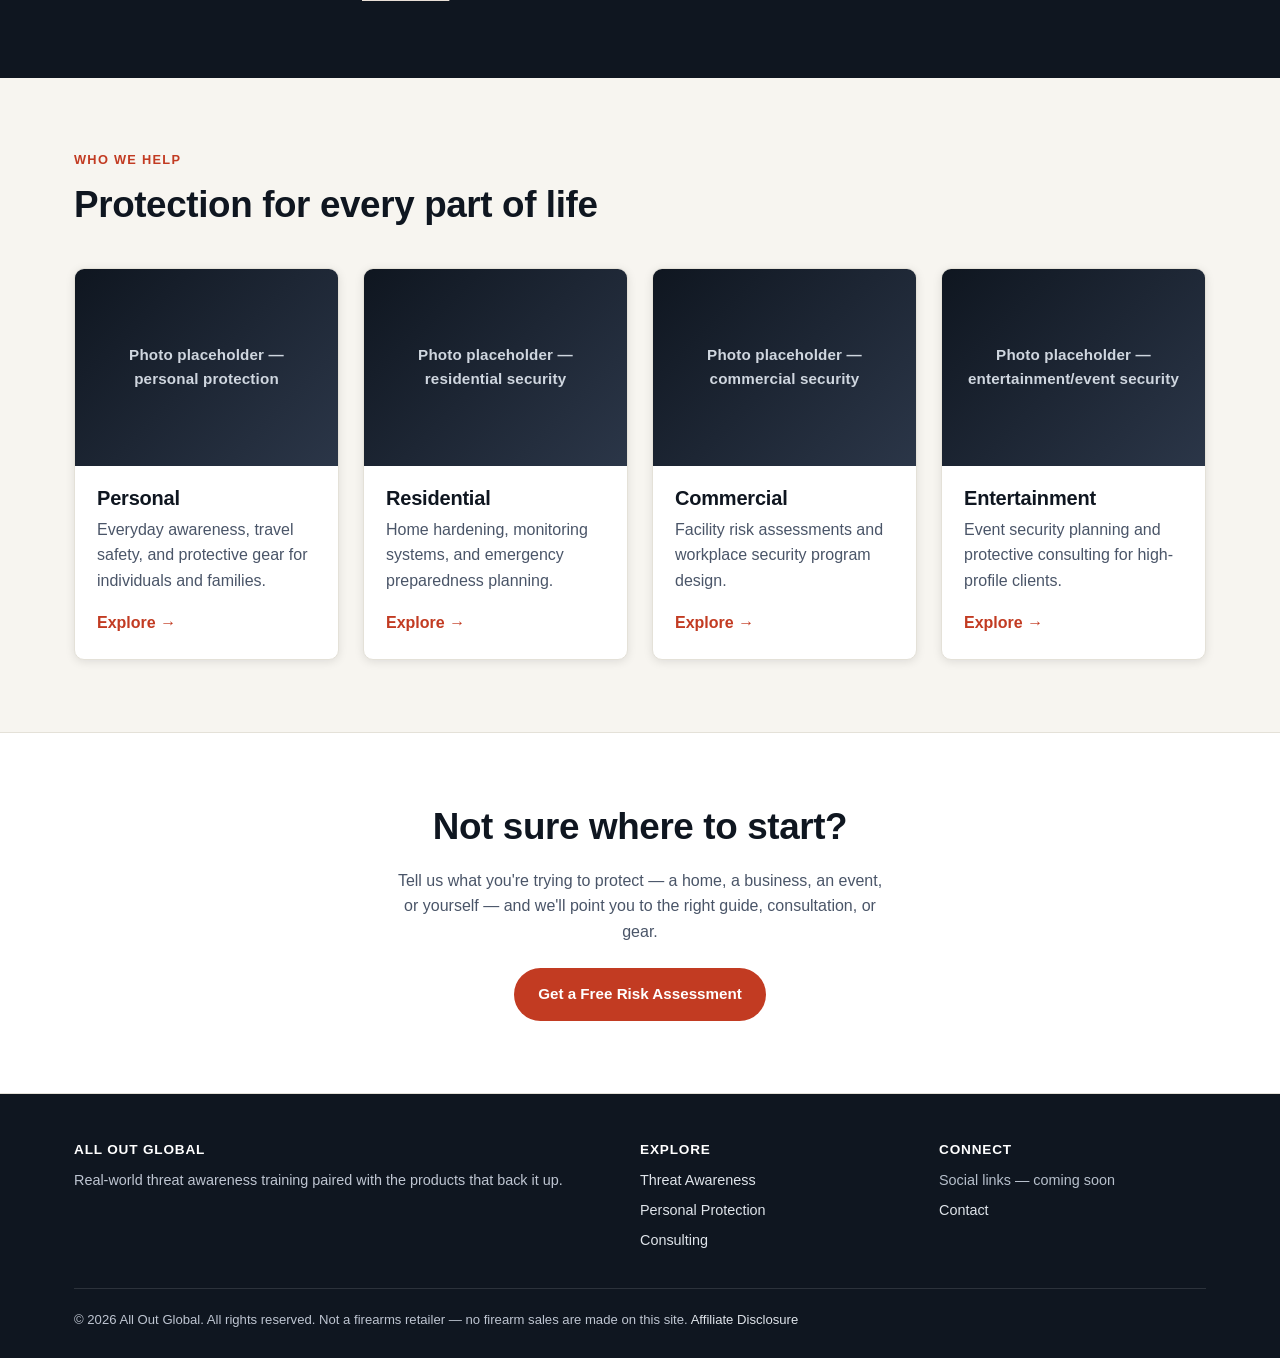
==== commit 73d380f5: "Wire in real photos and upgrade story sources per Lance's feedback Photos: environmental/situational" ====
--- a/index.html
+++ b/index.html
@@ -108,7 +108,15 @@
       <div class="news-hero">
         <div class="story-card story-lead">
           <a class="story-card-link" href="threat-awareness.html">
-            <div class="ph-img" style="--ar:16/9" aria-hidden="true"><span>Photo placeholder — residential delivery/porch scene, daytime</span></div>
+            <div class="story-photo" style="--ar:16/9">
+              <img src="assets/img/stories/residential-packages-doorstep-600w.webp"
+                   srcset="assets/img/stories/residential-packages-doorstep-270w.webp 270w,
+                           assets/img/stories/residential-packages-doorstep-400w.webp 400w,
+                           assets/img/stories/residential-packages-doorstep-600w.webp 600w"
+                   sizes="(max-width: 860px) 100vw, 63vw"
+                   width="600" height="400" loading="lazy" decoding="async"
+                   alt="Packages left unattended on a front doorstep">
+            </div>
             <p class="story-kicker">Residential</p>
             <h3>Daytime hours have overtaken night as the peak window for home burglaries</h3>
           </a>
@@ -143,7 +151,15 @@
       <div class="story-grid">
         <div class="story-card">
           <a class="story-card-link" href="threat-awareness.html">
-            <div class="ph-img" style="--ar:4/3" aria-hidden="true"><span>Photo placeholder — office access-control / badge reader</span></div>
+            <div class="story-photo" style="--ar:4/3">
+              <img src="assets/img/stories/commercial-empty-office-corridor-400w.webp"
+                   srcset="assets/img/stories/commercial-empty-office-corridor-270w.webp 270w,
+                           assets/img/stories/commercial-empty-office-corridor-400w.webp 400w,
+                           assets/img/stories/commercial-empty-office-corridor-600w.webp 600w"
+                   sizes="(max-width: 560px) 100vw, (max-width: 900px) 50vw, 25vw"
+                   width="400" height="267" loading="lazy" decoding="async"
+                   alt="Empty, dimly lit office corridor after hours">
+            </div>
             <p class="story-kicker">Commercial</p>
             <h3>Tailgating remains the most common access-control failure, cited by 61% of organizations surveyed</h3>
           </a>
@@ -152,34 +168,66 @@
         </div>
         <div class="story-card">
           <a class="story-card-link" href="threat-awareness.html">
-            <div class="ph-img" style="--ar:4/3" aria-hidden="true"><span>Photo placeholder — traveler checking phone at airport/venue</span></div>
+            <div class="story-photo" style="--ar:4/3">
+              <img src="assets/img/stories/personal-transit-platform-night-400w.webp"
+                   srcset="assets/img/stories/personal-transit-platform-night-270w.webp 270w,
+                           assets/img/stories/personal-transit-platform-night-400w.webp 400w,
+                           assets/img/stories/personal-transit-platform-night-600w.webp 600w"
+                   sizes="(max-width: 560px) 100vw, (max-width: 900px) 50vw, 25vw"
+                   width="400" height="533" loading="lazy" decoding="async"
+                   alt="An empty, illuminated transit platform at night">
+            </div>
             <p class="story-kicker">Personal / Travel</p>
-            <h3>Tech-enabled stalking is rising, with a dark-web market now selling surveillance-for-hire services</h3>
-          </a>
-          <p class="story-meta">Source: <a href="https://www.kaspersky.com/about/press-releases/kaspersky-half-of-adults-have-experienced-tech-enabled-abuse-but-most-dont-recognize-it" target="_blank" rel="noopener noreferrer">Kaspersky</a>, May 19, 2026.</p>
+            <h3>Stalkerware apps keep getting hacked and leaked, exposing the people they were used to track</h3>
+          </a>
+          <p class="story-meta">Source: <a href="https://techcrunch.com/2026/02/09/hacked-leaked-exposed-why-you-should-stop-using-stalkerware-apps/" target="_blank" rel="noopener noreferrer">TechCrunch</a>, Feb. 9, 2026.</p>
           <p class="story-related">Helps with: <a href="personal-protection.html#review-privacy">Digital privacy tools, reviewed →</a></p>
         </div>
         <div class="story-card">
           <a class="story-card-link" href="threat-awareness.html">
-            <div class="ph-img" style="--ar:4/3" aria-hidden="true"><span>Photo placeholder — event entrance credential check</span></div>
+            <div class="story-photo" style="--ar:4/3">
+              <img src="assets/img/stories/entertainment-badge-entry-400w.webp"
+                   srcset="assets/img/stories/entertainment-badge-entry-270w.webp 270w,
+                           assets/img/stories/entertainment-badge-entry-400w.webp 400w,
+                           assets/img/stories/entertainment-badge-entry-600w.webp 600w"
+                   sizes="(max-width: 560px) 100vw, (max-width: 900px) 50vw, 25vw"
+                   width="400" height="267" loading="lazy" decoding="async"
+                   alt="A commuter using a credential card to pass through an entry gate">
+            </div>
             <p class="story-kicker">Entertainment</p>
             <h3>Stadiums are rapidly expanding facial-authentication credentialing for staff, media, and ticketing</h3>
           </a>
-          <p class="story-meta">Source: <a href="https://stadiumtechreport.com/feature/stadiums-expanding-use-of-biometric-technology-especially-facial-authentication/" target="_blank" rel="noopener noreferrer">Stadium Tech Report</a>, June 27, 2025.</p>
+          <p class="story-meta">Sources: <a href="https://www.fox13news.com/news/bucs-launching-express-entry-facial-recognition-raymond-james-stadium-heres-how-works" target="_blank" rel="noopener noreferrer">FOX 13 Tampa Bay</a>, Aug. 5, 2025, and <a href="https://www.nbcnews.com/tech/security/facial-recognition-technology-use-stadiums-us-sparks-protests-rcna167410" target="_blank" rel="noopener noreferrer">NBC News</a> on adoption across 21+ venues.</p>
           <p class="story-related">Helps with: <a href="contact.html">Book an event security consultation →</a></p>
         </div>
         <div class="story-card">
           <a class="story-card-link" href="threat-awareness.html">
-            <div class="ph-img" style="--ar:4/3" aria-hidden="true"><span>Photo placeholder — neighborhood watch / community meeting</span></div>
+            <div class="story-photo" style="--ar:4/3">
+              <img src="assets/img/stories/residential-packages-doorstep-400w.webp"
+                   srcset="assets/img/stories/residential-packages-doorstep-270w.webp 270w,
+                           assets/img/stories/residential-packages-doorstep-400w.webp 400w,
+                           assets/img/stories/residential-packages-doorstep-600w.webp 600w"
+                   sizes="(max-width: 560px) 100vw, (max-width: 900px) 50vw, 25vw"
+                   width="400" height="267" loading="lazy" decoding="async"
+                   alt="Packages left unattended on a front doorstep">
+            </div>
             <p class="story-kicker">Residential</p>
             <h3>One in four Americans has had a package stolen, with losses reaching $8.2 billion in the past year</h3>
           </a>
-          <p class="story-meta">Source: <a href="https://www.security.org/package-theft/annual-report/" target="_blank" rel="noopener noreferrer">Security.org</a>, Nov. 6, 2025.</p>
+          <p class="story-meta">Sources: <a href="https://www.security.org/package-theft/annual-report/" target="_blank" rel="noopener noreferrer">Security.org</a>, Nov. 6, 2025, as reported by <a href="https://www.whio.com/news/local/surge-package-thefts-predicted-online-sales-week/Y74P7YKWBFFSFCEI64M3DFYQE4/" target="_blank" rel="noopener noreferrer">WHIO-TV</a>, June 25, 2026.</p>
           <p class="story-related">Helps with: <a href="contact.html">Book a residential security assessment →</a></p>
         </div>
         <div class="story-card">
           <a class="story-card-link" href="threat-awareness.html">
-            <div class="ph-img" style="--ar:4/3" aria-hidden="true"><span>Photo placeholder — worker's hands wearing protective gloves on the job</span></div>
+            <div class="story-photo" style="--ar:4/3">
+              <img src="assets/img/stories/personal-glove-closeup-400w.webp"
+                   srcset="assets/img/stories/personal-glove-closeup-270w.webp 270w,
+                           assets/img/stories/personal-glove-closeup-400w.webp 400w,
+                           assets/img/stories/personal-glove-closeup-600w.webp 600w"
+                   sizes="(max-width: 560px) 100vw, (max-width: 900px) 50vw, 25vw"
+                   width="400" height="267" loading="lazy" decoding="async"
+                   alt="Close-up of a hand wearing a protective work glove">
+            </div>
             <p class="story-kicker">Personal</p>
             <h3>Transportation and warehouse workers face roughly double the injury rate of the average private-sector job</h3>
           </a>
@@ -188,11 +236,19 @@
         </div>
         <div class="story-card">
           <a class="story-card-link" href="threat-awareness.html">
-            <div class="ph-img" style="--ar:4/3" aria-hidden="true"><span>Photo placeholder — smart lock / keypad close-up on front door</span></div>
+            <div class="story-photo" style="--ar:4/3">
+              <img src="assets/img/stories/residential-security-camera-400w.webp"
+                   srcset="assets/img/stories/residential-security-camera-270w.webp 270w,
+                           assets/img/stories/residential-security-camera-400w.webp 400w,
+                           assets/img/stories/residential-security-camera-600w.webp 600w"
+                   sizes="(max-width: 560px) 100vw, (max-width: 900px) 50vw, 25vw"
+                   width="400" height="300" loading="lazy" decoding="async"
+                   alt="A security camera mounted on an exterior wall">
+            </div>
             <p class="story-kicker">Residential</p>
-            <h3>Researchers found a popular smart-home brand's garage and door controllers left exposed by default</h3>
-          </a>
-          <p class="story-meta">Source: <a href="https://www.pentestpartners.com/security-blog/shelly-iot-door-controller-config-fail-leaving-your-garage-home-and-security-exposed/" target="_blank" rel="noopener noreferrer">Pen Test Partners</a>, Feb. 11, 2026.</p>
+            <h3>Police warn burglars are hiding cameras near homes to study residents' routines before breaking in</h3>
+          </a>
+          <p class="story-meta">Source: <a href="https://www.foxnews.com/us/burglars-caught-spying-homes-hidden-camouflaged-cameras-before-striking-neighborhoods" target="_blank" rel="noopener noreferrer">Fox News</a>, Jan. 31, 2026, citing a San Jose Police Department pattern advisory across multiple reports.</p>
           <p class="story-related">Helps with: <a href="contact.html">Book a residential security assessment →</a></p>
         </div>
       </div>
--- a/assets/css/style.css
+++ b/assets/css/style.css
@@ -142,6 +142,20 @@
   border-radius: var(--radius); padding: 1rem;
 }
 .ph-img span { max-width: 26ch; }
+
+/* ---------- Real story photos ----------
+   Sourced 2026-08-05 (Pexels/Unsplash free-license, verified individually — several initial
+   Unsplash picks turned out to be Unsplash+ paid content despite appearing in normal search
+   results, so every image here was confirmed free before download). Same --ar custom-property
+   pattern as .ph-img so it drops into the same markup slots; crops via object-fit instead of
+   letting each photo's native aspect ratio distort the grid. */
+.story-photo {
+  aspect-ratio: var(--ar, 16 / 9);
+  overflow: hidden;
+  border-radius: var(--radius);
+}
+.story-photo img { width: 100%; height: 100%; object-fit: cover; display: block; }
+.tile .story-photo, .hero .story-photo { border-radius: 0; }
 
 /* ---------- Hero ---------- */
 .hero { position: relative; color: var(--white); overflow: hidden;
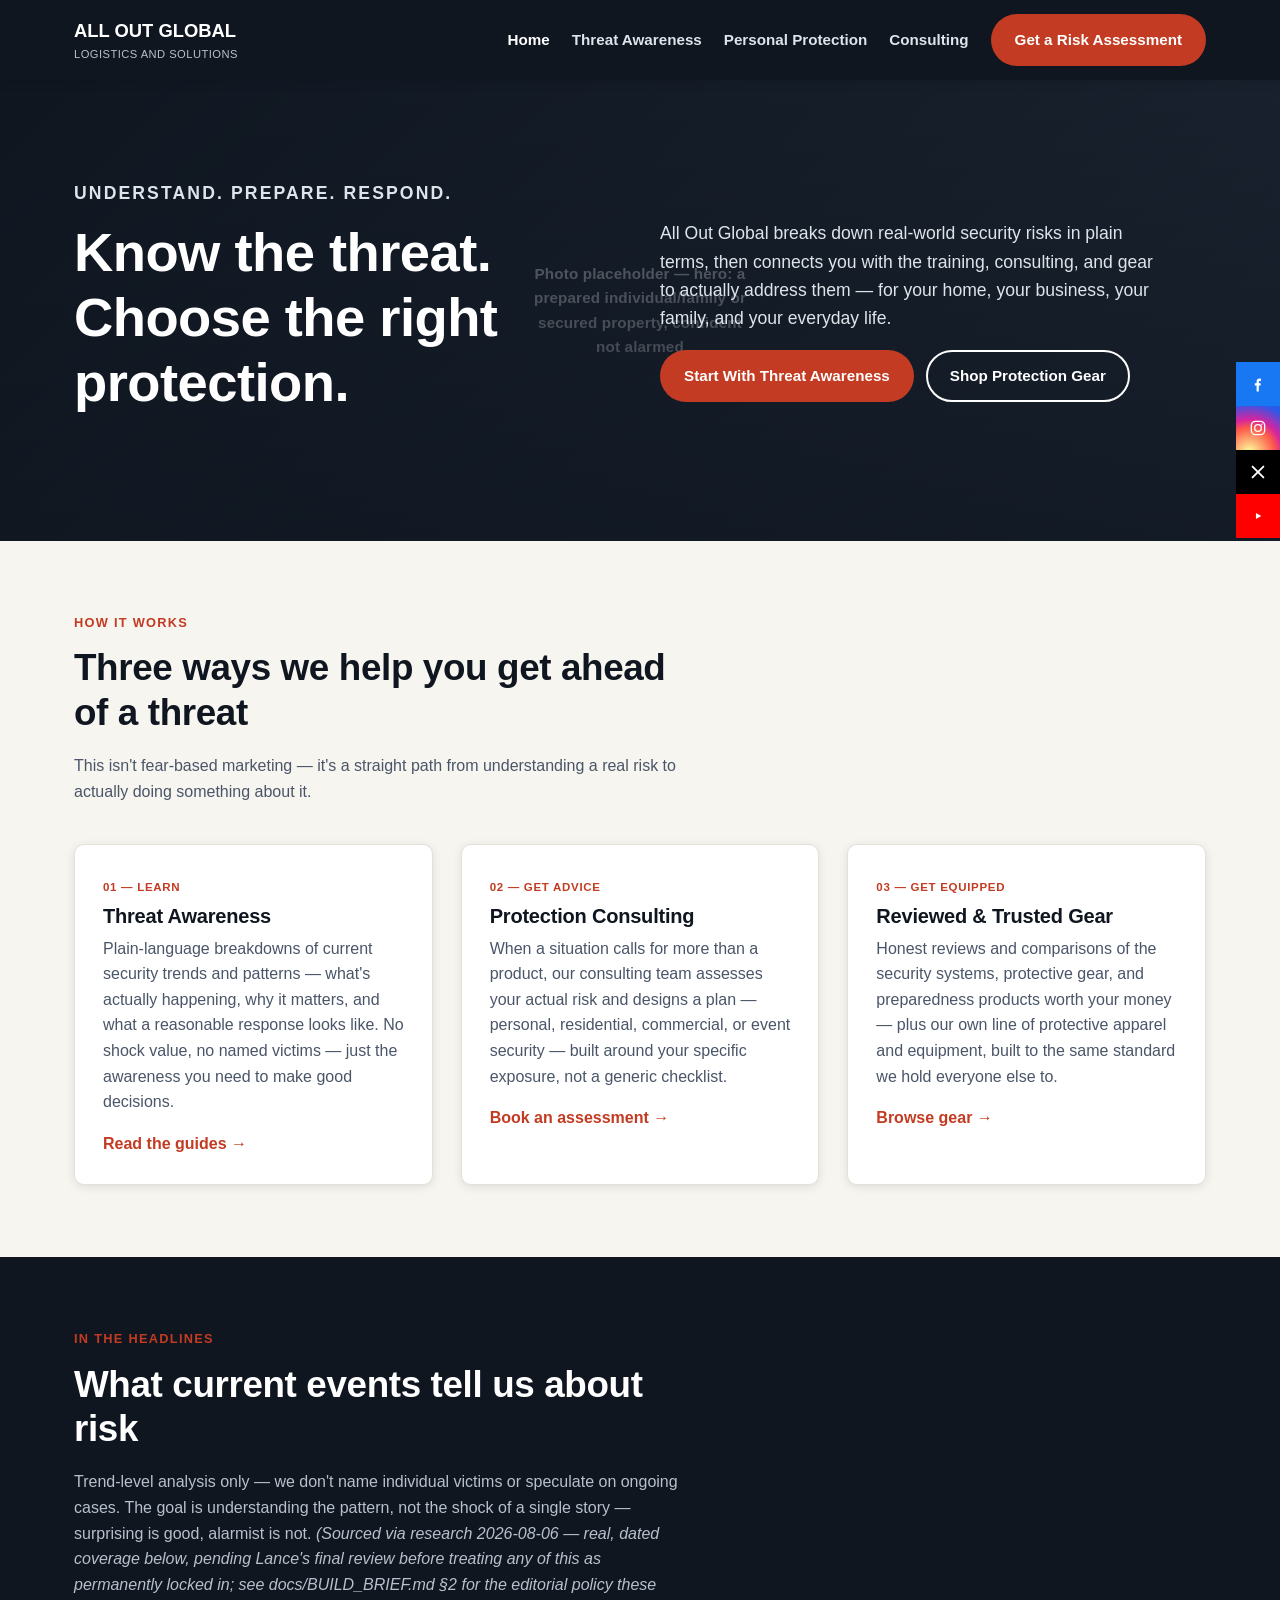
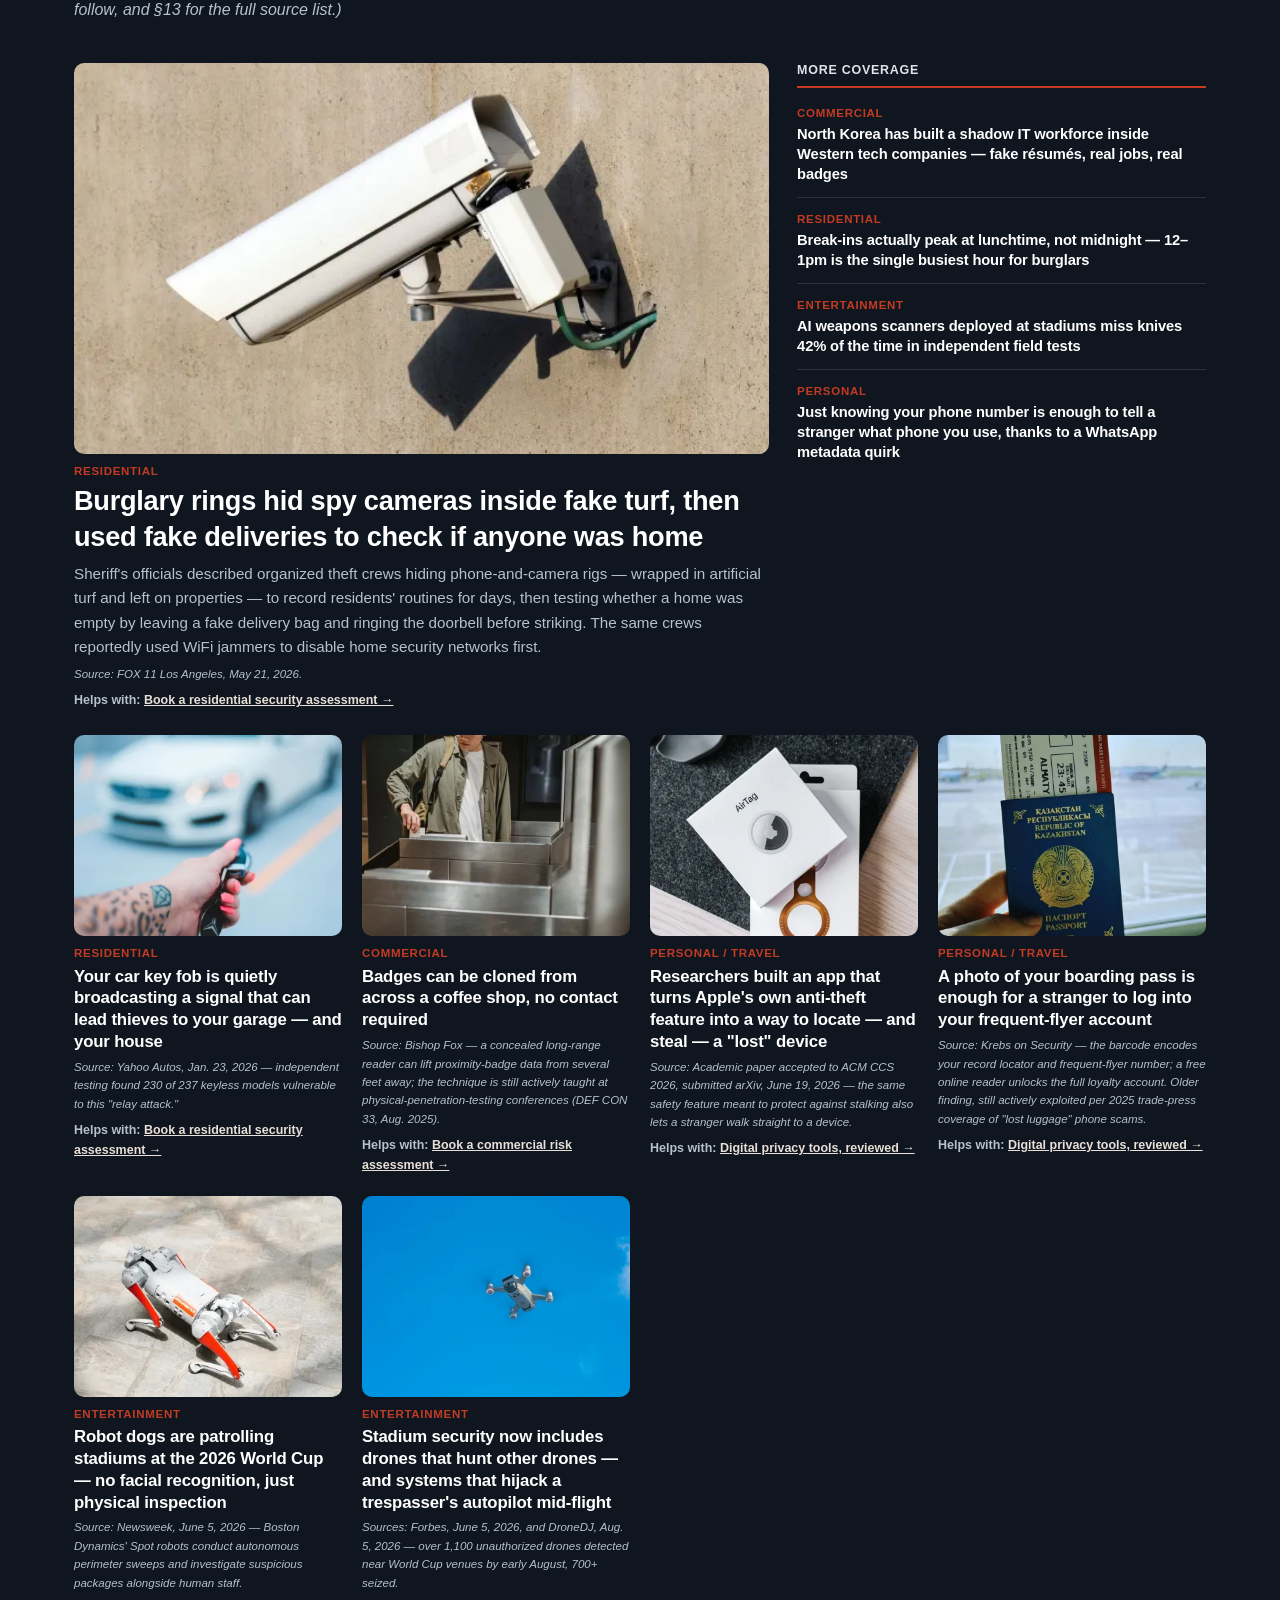
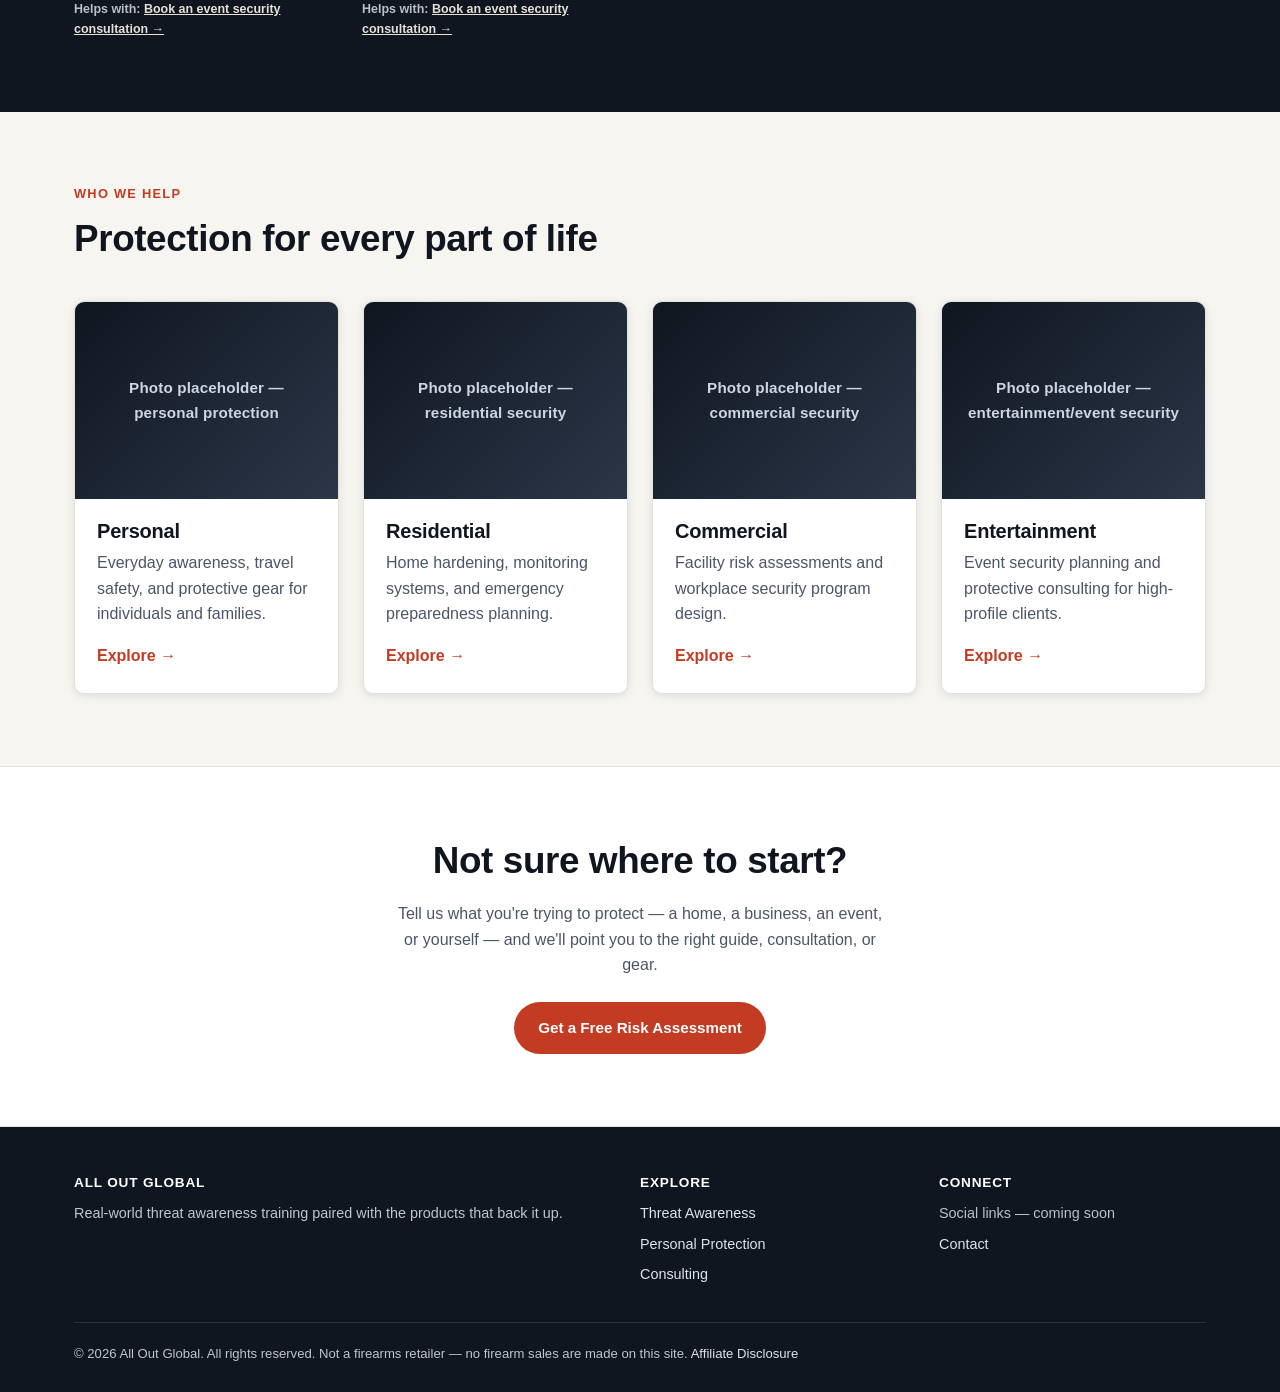
==== commit 72317f33: "Replace headlines with more surprising, curiosity-driven stories Lance asked for "out-there" stories" ====
--- a/index.html
+++ b/index.html
@@ -99,51 +99,53 @@
         <p class="eyebrow">In the headlines</p>
         <h2>What current events tell us about risk</h2>
         <p>Trend-level analysis only — we don't name individual victims or speculate on ongoing
-        cases. The goal is understanding the pattern, not the shock of a single story.
-        <em>(Sourced via research 2026-08-05 — real, dated coverage below, pending Lance's final
+        cases. The goal is understanding the pattern, not the shock of a single story — surprising
+        is good, alarmist is not.
+        <em>(Sourced via research 2026-08-06 — real, dated coverage below, pending Lance's final
         review before treating any of this as permanently locked in; see docs/BUILD_BRIEF.md §2
-        for the editorial policy these follow, and §11 for the full source list.)</em></p>
+        for the editorial policy these follow, and §13 for the full source list.)</em></p>
       </div>
 
       <div class="news-hero">
         <div class="story-card story-lead">
           <a class="story-card-link" href="threat-awareness.html">
             <div class="story-photo" style="--ar:16/9">
-              <img src="assets/img/stories/residential-packages-doorstep-600w.webp"
-                   srcset="assets/img/stories/residential-packages-doorstep-270w.webp 270w,
-                           assets/img/stories/residential-packages-doorstep-400w.webp 400w,
-                           assets/img/stories/residential-packages-doorstep-600w.webp 600w"
+              <img src="assets/img/stories/residential-security-camera-600w.webp"
+                   srcset="assets/img/stories/residential-security-camera-270w.webp 270w,
+                           assets/img/stories/residential-security-camera-400w.webp 400w,
+                           assets/img/stories/residential-security-camera-600w.webp 600w"
                    sizes="(max-width: 860px) 100vw, 63vw"
-                   width="600" height="400" loading="lazy" decoding="async"
-                   alt="Packages left unattended on a front doorstep">
+                   width="600" height="450" loading="lazy" decoding="async"
+                   alt="A security camera mounted on an exterior wall">
             </div>
             <p class="story-kicker">Residential</p>
-            <h3>Daytime hours have overtaken night as the peak window for home burglaries</h3>
-          </a>
-          <p class="story-deck">FBI data for 2024 shows more residential burglaries now happen
-          during the day than at night — burglars increasingly favor hours when homes are
-          predictably empty over the risk of encountering someone after dark. Overall burglary
-          rates are falling sharply, but the shift changes when a home is most exposed.</p>
-          <p class="story-meta">Source: <a href="https://www.safehome.org/resources/burglary-statistics/" target="_blank" rel="noopener noreferrer">SafeHome.org</a>, Sept. 24, 2025, citing FBI Uniform Crime Reporting data.</p>
+            <h3>Burglary rings hid spy cameras inside fake turf, then used fake deliveries to check if anyone was home</h3>
+          </a>
+          <p class="story-deck">Sheriff's officials described organized theft crews hiding
+          phone-and-camera rigs — wrapped in artificial turf and left on properties — to record
+          residents' routines for days, then testing whether a home was empty by leaving a fake
+          delivery bag and ringing the doorbell before striking. The same crews reportedly used
+          WiFi jammers to disable home security networks first.</p>
+          <p class="story-meta">Source: <a href="https://www.foxla.com/news/california-high-tech-burglary-rings-arrests" target="_blank" rel="noopener noreferrer">FOX 11 Los Angeles</a>, May 21, 2026.</p>
           <p class="story-related">Helps with: <a href="contact.html">Book a residential security assessment →</a></p>
         </div>
         <div class="news-sidebar">
           <h4>More Coverage</h4>
           <a class="sidebar-story" href="threat-awareness.html">
             <p class="story-kicker">Commercial</p>
-            <h4>Insider-risk incidents now cost organizations $19.5M a year on average, driven mostly by negligence</h4>
+            <h4>North Korea has built a shadow IT workforce inside Western tech companies — fake résumés, real jobs, real badges</h4>
           </a>
           <a class="sidebar-story" href="threat-awareness.html">
-            <p class="story-kicker">Personal / Travel</p>
-            <h4>Nearly a third of social-media users post travel plans in real time — insurers now flag it as a burglary signal</h4>
+            <p class="story-kicker">Residential</p>
+            <h4>Break-ins actually peak at lunchtime, not midnight — 12–1pm is the single busiest hour for burglars</h4>
           </a>
           <a class="sidebar-story" href="threat-awareness.html">
             <p class="story-kicker">Entertainment</p>
-            <h4>Venue operators and public-safety officials are formalizing cross-agency security coordination at a first-of-its-kind industry summit</h4>
+            <h4>AI weapons scanners deployed at stadiums miss knives 42% of the time in independent field tests</h4>
           </a>
           <a class="sidebar-story" href="threat-awareness.html">
             <p class="story-kicker">Personal</p>
-            <h4>Demand for wearable personal-safety devices is growing 8.6% a year, with solo travelers cited as a key driver</h4>
+            <h4>Just knowing your phone number is enough to tell a stranger what phone you use, thanks to a WhatsApp metadata quirk</h4>
           </a>
         </div>
       </div>
@@ -152,36 +154,19 @@
         <div class="story-card">
           <a class="story-card-link" href="threat-awareness.html">
             <div class="story-photo" style="--ar:4/3">
-              <img src="assets/img/stories/commercial-empty-office-corridor-400w.webp"
-                   srcset="assets/img/stories/commercial-empty-office-corridor-270w.webp 270w,
-                           assets/img/stories/commercial-empty-office-corridor-400w.webp 400w,
-                           assets/img/stories/commercial-empty-office-corridor-600w.webp 600w"
-                   sizes="(max-width: 560px) 100vw, (max-width: 900px) 50vw, 25vw"
-                   width="400" height="267" loading="lazy" decoding="async"
-                   alt="Empty, dimly lit office corridor after hours">
-            </div>
-            <p class="story-kicker">Commercial</p>
-            <h3>Tailgating remains the most common access-control failure, cited by 61% of organizations surveyed</h3>
-          </a>
-          <p class="story-meta">Source: ASIS International, 2023 Access Control Research Report — still the industry's most-cited benchmark on this trend.</p>
-          <p class="story-related">Helps with: <a href="contact.html">Book a commercial risk assessment →</a></p>
-        </div>
-        <div class="story-card">
-          <a class="story-card-link" href="threat-awareness.html">
-            <div class="story-photo" style="--ar:4/3">
-              <img src="assets/img/stories/personal-transit-platform-night-400w.webp"
-                   srcset="assets/img/stories/personal-transit-platform-night-270w.webp 270w,
-                           assets/img/stories/personal-transit-platform-night-400w.webp 400w,
-                           assets/img/stories/personal-transit-platform-night-600w.webp 600w"
-                   sizes="(max-width: 560px) 100vw, (max-width: 900px) 50vw, 25vw"
-                   width="400" height="533" loading="lazy" decoding="async"
-                   alt="An empty, illuminated transit platform at night">
-            </div>
-            <p class="story-kicker">Personal / Travel</p>
-            <h3>Stalkerware apps keep getting hacked and leaked, exposing the people they were used to track</h3>
-          </a>
-          <p class="story-meta">Source: <a href="https://techcrunch.com/2026/02/09/hacked-leaked-exposed-why-you-should-stop-using-stalkerware-apps/" target="_blank" rel="noopener noreferrer">TechCrunch</a>, Feb. 9, 2026.</p>
-          <p class="story-related">Helps with: <a href="personal-protection.html#review-privacy">Digital privacy tools, reviewed →</a></p>
+              <img src="assets/img/stories/residential-key-fob-400w.webp"
+                   srcset="assets/img/stories/residential-key-fob-270w.webp 270w,
+                           assets/img/stories/residential-key-fob-400w.webp 400w,
+                           assets/img/stories/residential-key-fob-600w.webp 600w"
+                   sizes="(max-width: 560px) 100vw, (max-width: 900px) 50vw, 25vw"
+                   width="400" height="267" loading="lazy" decoding="async"
+                   alt="A person using a keyless-entry fob to open a car">
+            </div>
+            <p class="story-kicker">Residential</p>
+            <h3>Your car key fob is quietly broadcasting a signal that can lead thieves to your garage — and your house</h3>
+          </a>
+          <p class="story-meta">Source: <a href="https://autos.yahoo.com/safety-and-recalls/articles/car-key-fob-broadcasting-home-200553363.html" target="_blank" rel="noopener noreferrer">Yahoo Autos</a>, Jan. 23, 2026 — independent testing found 230 of 237 keyless models vulnerable to this "relay attack."</p>
+          <p class="story-related">Helps with: <a href="contact.html">Book a residential security assessment →</a></p>
         </div>
         <div class="story-card">
           <a class="story-card-link" href="threat-awareness.html">
@@ -192,64 +177,81 @@
                            assets/img/stories/entertainment-badge-entry-600w.webp 600w"
                    sizes="(max-width: 560px) 100vw, (max-width: 900px) 50vw, 25vw"
                    width="400" height="267" loading="lazy" decoding="async"
-                   alt="A commuter using a credential card to pass through an entry gate">
+                   alt="A person using a credential card to pass through an entry gate">
+            </div>
+            <p class="story-kicker">Commercial</p>
+            <h3>Badges can be cloned from across a coffee shop, no contact required</h3>
+          </a>
+          <p class="story-meta">Source: <a href="https://bishopfox.com/blog/tastic-rfid-thief-silent-deadly" target="_blank" rel="noopener noreferrer">Bishop Fox</a> — a concealed long-range reader can lift proximity-badge data from several feet away; the technique is still actively taught at physical-penetration-testing conferences (DEF CON 33, Aug. 2025).</p>
+          <p class="story-related">Helps with: <a href="contact.html">Book a commercial risk assessment →</a></p>
+        </div>
+        <div class="story-card">
+          <a class="story-card-link" href="threat-awareness.html">
+            <div class="story-photo" style="--ar:4/3">
+              <img src="assets/img/stories/personal-airtag-tracker-400w.webp"
+                   srcset="assets/img/stories/personal-airtag-tracker-270w.webp 270w,
+                           assets/img/stories/personal-airtag-tracker-400w.webp 400w,
+                           assets/img/stories/personal-airtag-tracker-600w.webp 600w"
+                   sizes="(max-width: 560px) 100vw, (max-width: 900px) 50vw, 25vw"
+                   width="400" height="267" loading="lazy" decoding="async"
+                   alt="A Bluetooth tracking tag and its packaging">
+            </div>
+            <p class="story-kicker">Personal / Travel</p>
+            <h3>Researchers built an app that turns Apple's own anti-theft feature into a way to locate — and steal — a "lost" device</h3>
+          </a>
+          <p class="story-meta">Source: Academic paper accepted to ACM CCS 2026, submitted <a href="https://arxiv.org/abs/2606.21067" target="_blank" rel="noopener noreferrer">arXiv</a>, June 19, 2026 — the same safety feature meant to protect against stalking also lets a stranger walk straight to a device.</p>
+          <p class="story-related">Helps with: <a href="personal-protection.html#review-privacy">Digital privacy tools, reviewed →</a></p>
+        </div>
+        <div class="story-card">
+          <a class="story-card-link" href="threat-awareness.html">
+            <div class="story-photo" style="--ar:4/3">
+              <img src="assets/img/stories/personal-boarding-pass-400w.webp"
+                   srcset="assets/img/stories/personal-boarding-pass-270w.webp 270w,
+                           assets/img/stories/personal-boarding-pass-400w.webp 400w,
+                           assets/img/stories/personal-boarding-pass-600w.webp 600w"
+                   sizes="(max-width: 560px) 100vw, (max-width: 900px) 50vw, 25vw"
+                   width="400" height="267" loading="lazy" decoding="async"
+                   alt="A passport and boarding pass at an airport">
+            </div>
+            <p class="story-kicker">Personal / Travel</p>
+            <h3>A photo of your boarding pass is enough for a stranger to log into your frequent-flyer account</h3>
+          </a>
+          <p class="story-meta">Source: <a href="https://krebsonsecurity.com/2015/10/whats-in-a-boarding-pass-barcode-a-lot/" target="_blank" rel="noopener noreferrer">Krebs on Security</a> — the barcode encodes your record locator and frequent-flyer number; a free online reader unlocks the full loyalty account. Older finding, still actively exploited per 2025 trade-press coverage of "lost luggage" phone scams.</p>
+          <p class="story-related">Helps with: <a href="personal-protection.html#review-privacy">Digital privacy tools, reviewed →</a></p>
+        </div>
+        <div class="story-card">
+          <a class="story-card-link" href="threat-awareness.html">
+            <div class="story-photo" style="--ar:4/3">
+              <img src="assets/img/stories/entertainment-robot-dog-400w.webp"
+                   srcset="assets/img/stories/entertainment-robot-dog-270w.webp 270w,
+                           assets/img/stories/entertainment-robot-dog-400w.webp 400w,
+                           assets/img/stories/entertainment-robot-dog-600w.webp 600w"
+                   sizes="(max-width: 560px) 100vw, (max-width: 900px) 50vw, 25vw"
+                   width="400" height="267" loading="lazy" decoding="async"
+                   alt="A quadruped security robot outdoors">
             </div>
             <p class="story-kicker">Entertainment</p>
-            <h3>Stadiums are rapidly expanding facial-authentication credentialing for staff, media, and ticketing</h3>
-          </a>
-          <p class="story-meta">Sources: <a href="https://www.fox13news.com/news/bucs-launching-express-entry-facial-recognition-raymond-james-stadium-heres-how-works" target="_blank" rel="noopener noreferrer">FOX 13 Tampa Bay</a>, Aug. 5, 2025, and <a href="https://www.nbcnews.com/tech/security/facial-recognition-technology-use-stadiums-us-sparks-protests-rcna167410" target="_blank" rel="noopener noreferrer">NBC News</a> on adoption across 21+ venues.</p>
+            <h3>Robot dogs are patrolling stadiums at the 2026 World Cup — no facial recognition, just physical inspection</h3>
+          </a>
+          <p class="story-meta">Source: <a href="https://www.newsweek.com/hyundais-robot-dogs-will-be-patrolling-the-fifa-world-cup-2026-12037758" target="_blank" rel="noopener noreferrer">Newsweek</a>, June 5, 2026 — Boston Dynamics' Spot robots conduct autonomous perimeter sweeps and investigate suspicious packages alongside human staff.</p>
           <p class="story-related">Helps with: <a href="contact.html">Book an event security consultation →</a></p>
         </div>
         <div class="story-card">
           <a class="story-card-link" href="threat-awareness.html">
             <div class="story-photo" style="--ar:4/3">
-              <img src="assets/img/stories/residential-packages-doorstep-400w.webp"
-                   srcset="assets/img/stories/residential-packages-doorstep-270w.webp 270w,
-                           assets/img/stories/residential-packages-doorstep-400w.webp 400w,
-                           assets/img/stories/residential-packages-doorstep-600w.webp 600w"
-                   sizes="(max-width: 560px) 100vw, (max-width: 900px) 50vw, 25vw"
-                   width="400" height="267" loading="lazy" decoding="async"
-                   alt="Packages left unattended on a front doorstep">
-            </div>
-            <p class="story-kicker">Residential</p>
-            <h3>One in four Americans has had a package stolen, with losses reaching $8.2 billion in the past year</h3>
-          </a>
-          <p class="story-meta">Sources: <a href="https://www.security.org/package-theft/annual-report/" target="_blank" rel="noopener noreferrer">Security.org</a>, Nov. 6, 2025, as reported by <a href="https://www.whio.com/news/local/surge-package-thefts-predicted-online-sales-week/Y74P7YKWBFFSFCEI64M3DFYQE4/" target="_blank" rel="noopener noreferrer">WHIO-TV</a>, June 25, 2026.</p>
-          <p class="story-related">Helps with: <a href="contact.html">Book a residential security assessment →</a></p>
-        </div>
-        <div class="story-card">
-          <a class="story-card-link" href="threat-awareness.html">
-            <div class="story-photo" style="--ar:4/3">
-              <img src="assets/img/stories/personal-glove-closeup-400w.webp"
-                   srcset="assets/img/stories/personal-glove-closeup-270w.webp 270w,
-                           assets/img/stories/personal-glove-closeup-400w.webp 400w,
-                           assets/img/stories/personal-glove-closeup-600w.webp 600w"
-                   sizes="(max-width: 560px) 100vw, (max-width: 900px) 50vw, 25vw"
-                   width="400" height="267" loading="lazy" decoding="async"
-                   alt="Close-up of a hand wearing a protective work glove">
-            </div>
-            <p class="story-kicker">Personal</p>
-            <h3>Transportation and warehouse workers face roughly double the injury rate of the average private-sector job</h3>
-          </a>
-          <p class="story-meta">Source: <a href="https://www.bls.gov/news.release/pdf/osh.pdf" target="_blank" rel="noopener noreferrer">U.S. Bureau of Labor Statistics</a>, Jan. 22, 2026.</p>
-          <p class="story-related">Helps with: <a href="personal-protection.html#review-gloves">Cut-resistant gloves, ranked →</a></p>
-        </div>
-        <div class="story-card">
-          <a class="story-card-link" href="threat-awareness.html">
-            <div class="story-photo" style="--ar:4/3">
-              <img src="assets/img/stories/residential-security-camera-400w.webp"
-                   srcset="assets/img/stories/residential-security-camera-270w.webp 270w,
-                           assets/img/stories/residential-security-camera-400w.webp 400w,
-                           assets/img/stories/residential-security-camera-600w.webp 600w"
-                   sizes="(max-width: 560px) 100vw, (max-width: 900px) 50vw, 25vw"
-                   width="400" height="300" loading="lazy" decoding="async"
-                   alt="A security camera mounted on an exterior wall">
-            </div>
-            <p class="story-kicker">Residential</p>
-            <h3>Police warn burglars are hiding cameras near homes to study residents' routines before breaking in</h3>
-          </a>
-          <p class="story-meta">Source: <a href="https://www.foxnews.com/us/burglars-caught-spying-homes-hidden-camouflaged-cameras-before-striking-neighborhoods" target="_blank" rel="noopener noreferrer">Fox News</a>, Jan. 31, 2026, citing a San Jose Police Department pattern advisory across multiple reports.</p>
-          <p class="story-related">Helps with: <a href="contact.html">Book a residential security assessment →</a></p>
+              <img src="assets/img/stories/entertainment-drone-400w.webp"
+                   srcset="assets/img/stories/entertainment-drone-270w.webp 270w,
+                           assets/img/stories/entertainment-drone-400w.webp 400w,
+                           assets/img/stories/entertainment-drone-600w.webp 600w"
+                   sizes="(max-width: 560px) 100vw, (max-width: 900px) 50vw, 25vw"
+                   width="400" height="267" loading="lazy" decoding="async"
+                   alt="A drone flying against a bright sky">
+            </div>
+            <p class="story-kicker">Entertainment</p>
+            <h3>Stadium security now includes drones that hunt other drones — and systems that hijack a trespasser's autopilot mid-flight</h3>
+          </a>
+          <p class="story-meta">Sources: <a href="https://www.forbes.com/sites/sofiachierchio/2026/06/05/the-365-million-race-to-drone-proof-the-world-cup/" target="_blank" rel="noopener noreferrer">Forbes</a>, June 5, 2026, and <a href="https://dronedj.com/2026/08/05/fifa-drone-pilot-court-fine/" target="_blank" rel="noopener noreferrer">DroneDJ</a>, Aug. 5, 2026 — over 1,100 unauthorized drones detected near World Cup venues by early August, 700+ seized.</p>
+          <p class="story-related">Helps with: <a href="contact.html">Book an event security consultation →</a></p>
         </div>
       </div>
     </div>
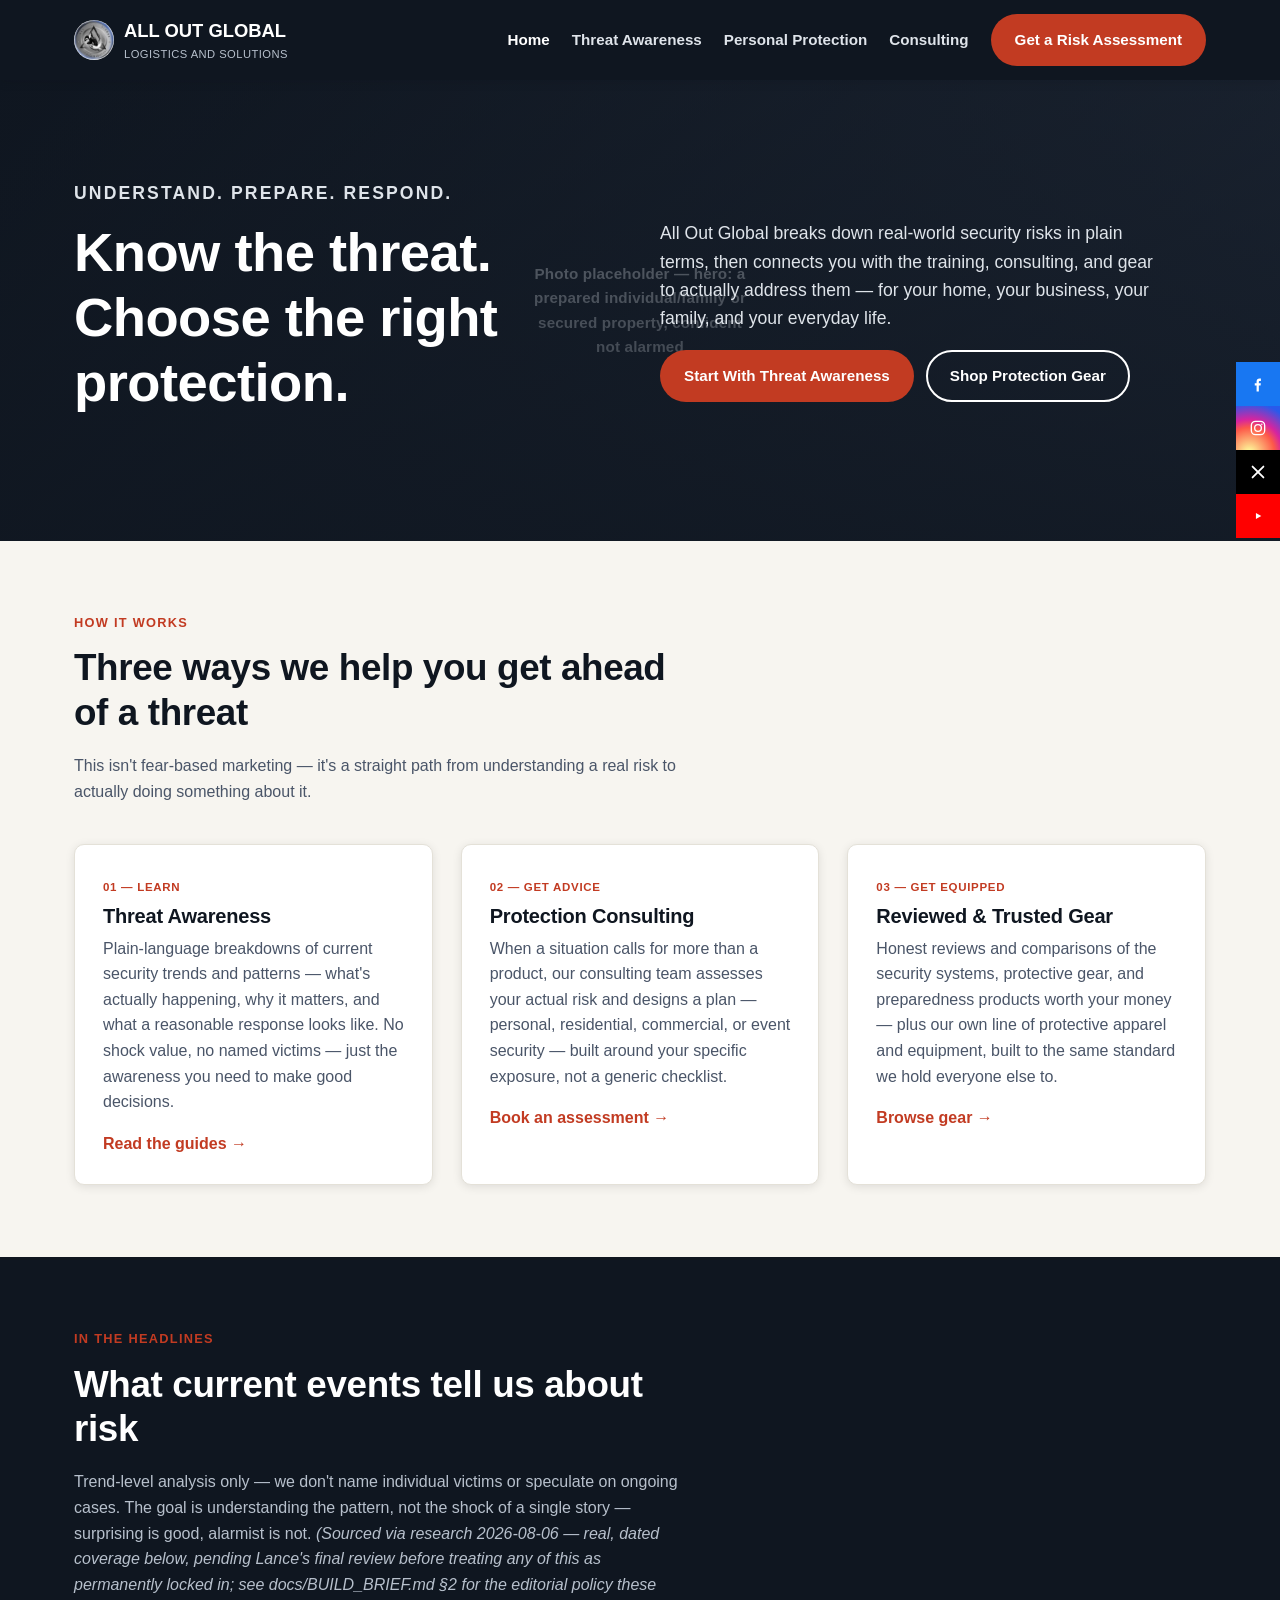
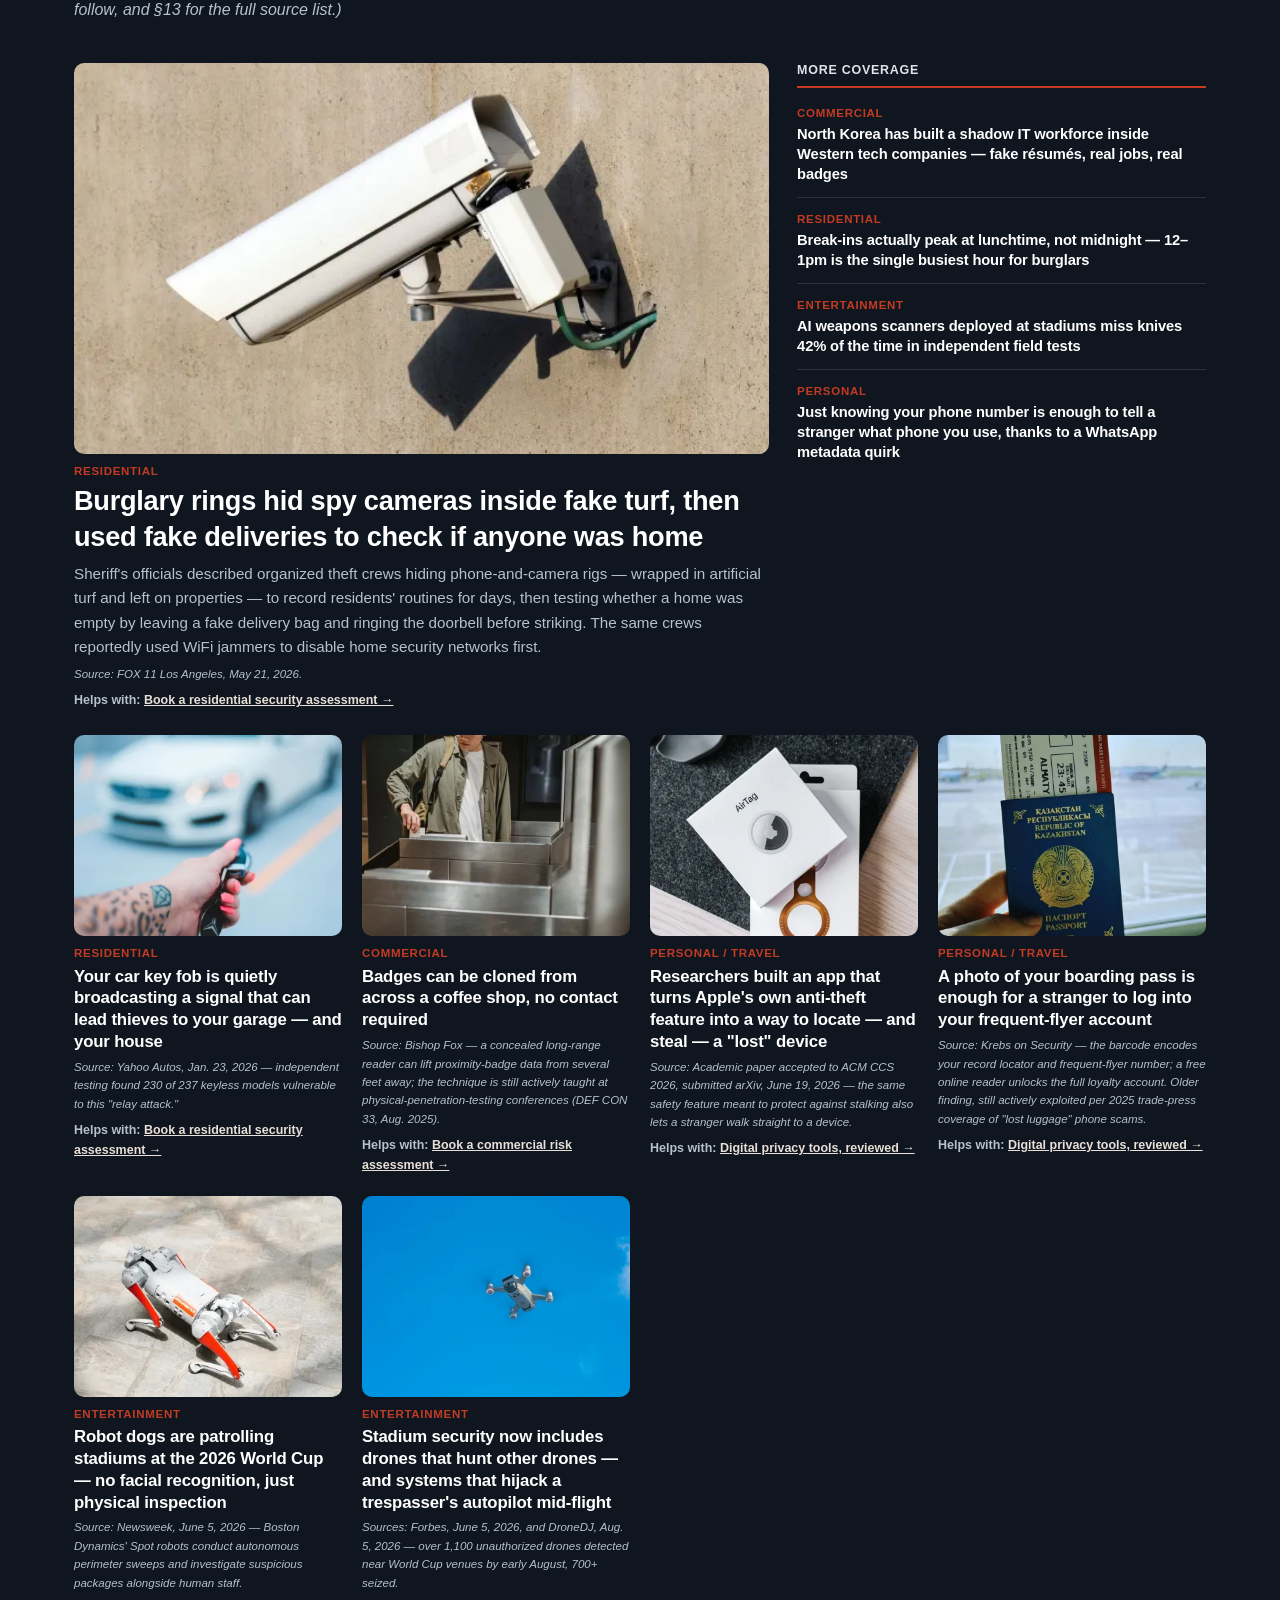
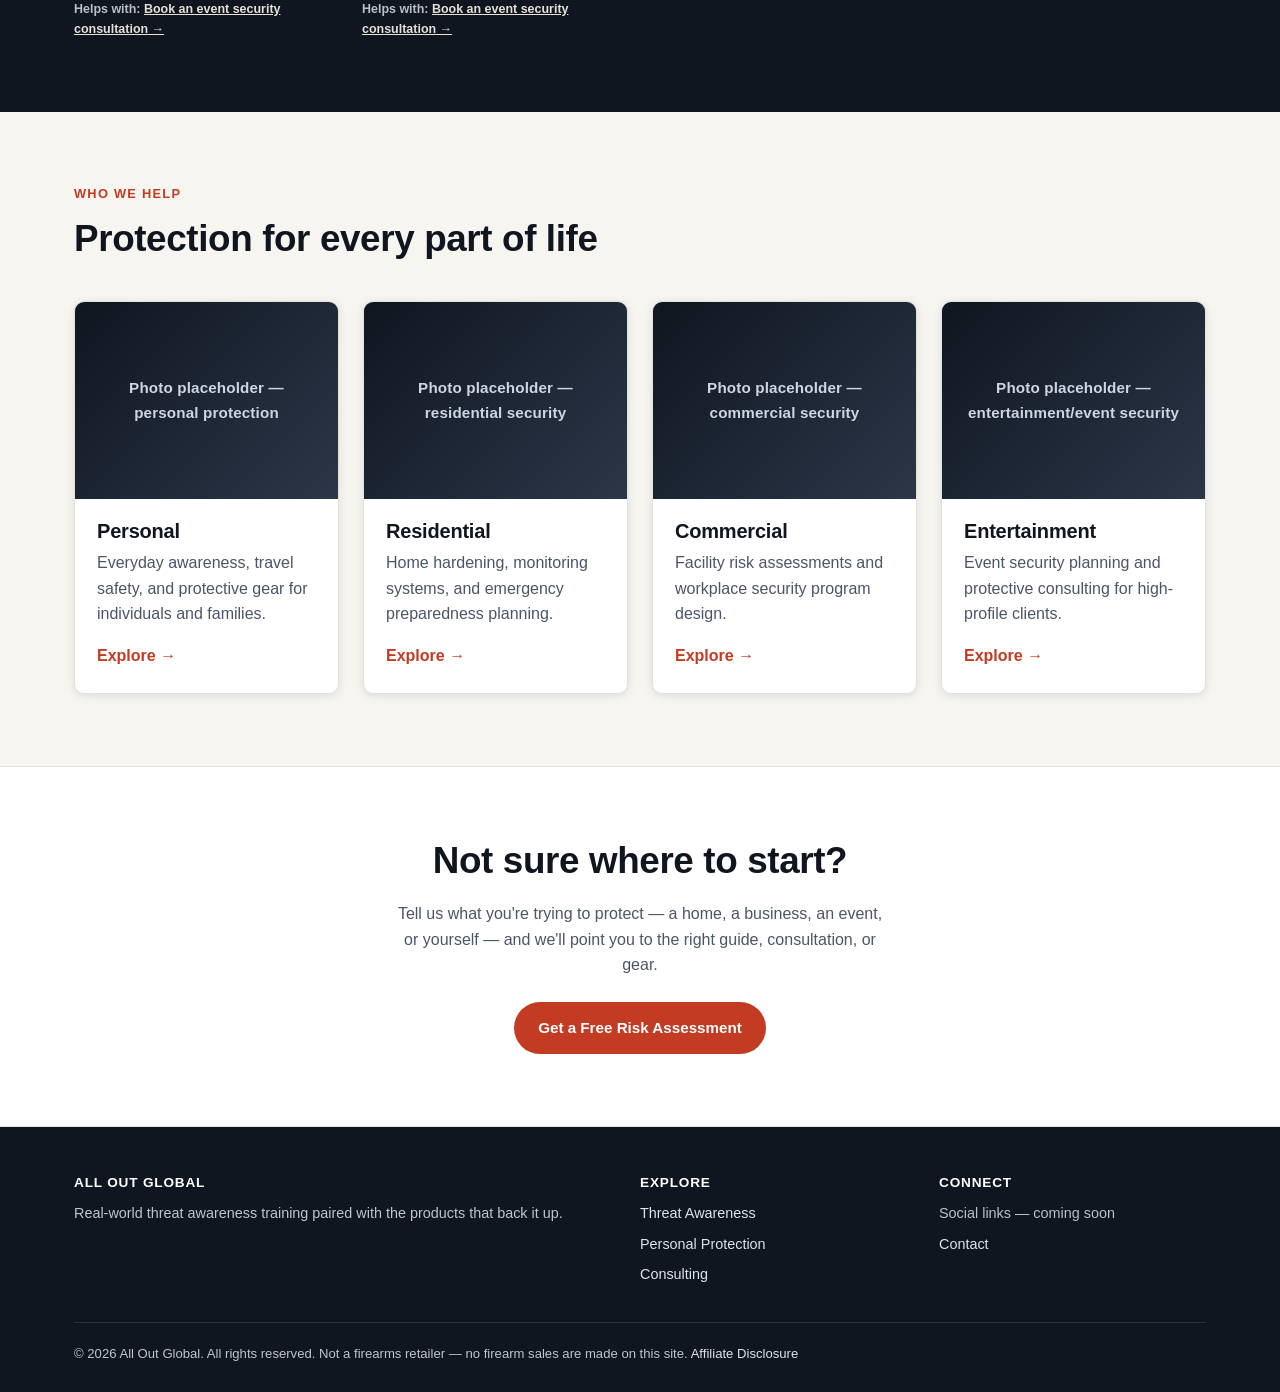
==== commit 4c200b7c: "Add full favicon/app-icon set and header logo from AOGLS badge Builds the complete icon set factory_" ====
--- a/index.html
+++ b/index.html
@@ -6,6 +6,10 @@
 <title>All Out Global — Threat Awareness, Consulting &amp; Protection Gear</title>
 <meta name="description" content="Real-world threat awareness training paired with the products that back it up. Understand threats, get expert consulting, and shop trusted protection gear — for home, business, and everyday life.">
 <link rel="canonical" href="https://lancewagner123.github.io/all-out-global/">
+<meta name="theme-color" content="#0f1620">
+<link rel="icon" href="img/logo-200w.webp" type="image/webp">
+<link rel="icon" href="img/favicon.ico" sizes="any">
+<link rel="apple-touch-icon" href="img/apple-touch-icon.png">
 <link rel="stylesheet" href="assets/css/style.css">
 </head>
 <body>
@@ -22,6 +26,7 @@
 <header class="site-header">
   <div class="container">
     <a class="brand" href="index.html">
+      <img src="img/logo-200w.webp" width="40" height="40" alt="All Out Global logo">
       <span>ALL OUT GLOBAL<small>Logistics and Solutions</small></span>
     </a>
     <button class="nav-toggle" aria-expanded="false" aria-label="Toggle menu">☰</button>
--- a/assets/css/style.css
+++ b/assets/css/style.css
@@ -96,6 +96,7 @@
   padding-top: 14px; padding-bottom: 14px;
 }
 .brand { display: flex; align-items: center; gap: 10px; font-weight: 800; font-size: 1.15rem; color: var(--white); }
+.brand img { height: 40px; width: 40px; border-radius: 50%; flex-shrink: 0; }
 .brand small { display: block; font-weight: 500; font-size: 0.7rem; color: #b7c0cc; letter-spacing: 0.04em; text-transform: uppercase; }
 .nav-toggle {
   display: none; background: none; border: 0; color: var(--white); font-size: 1.5rem; cursor: pointer;
